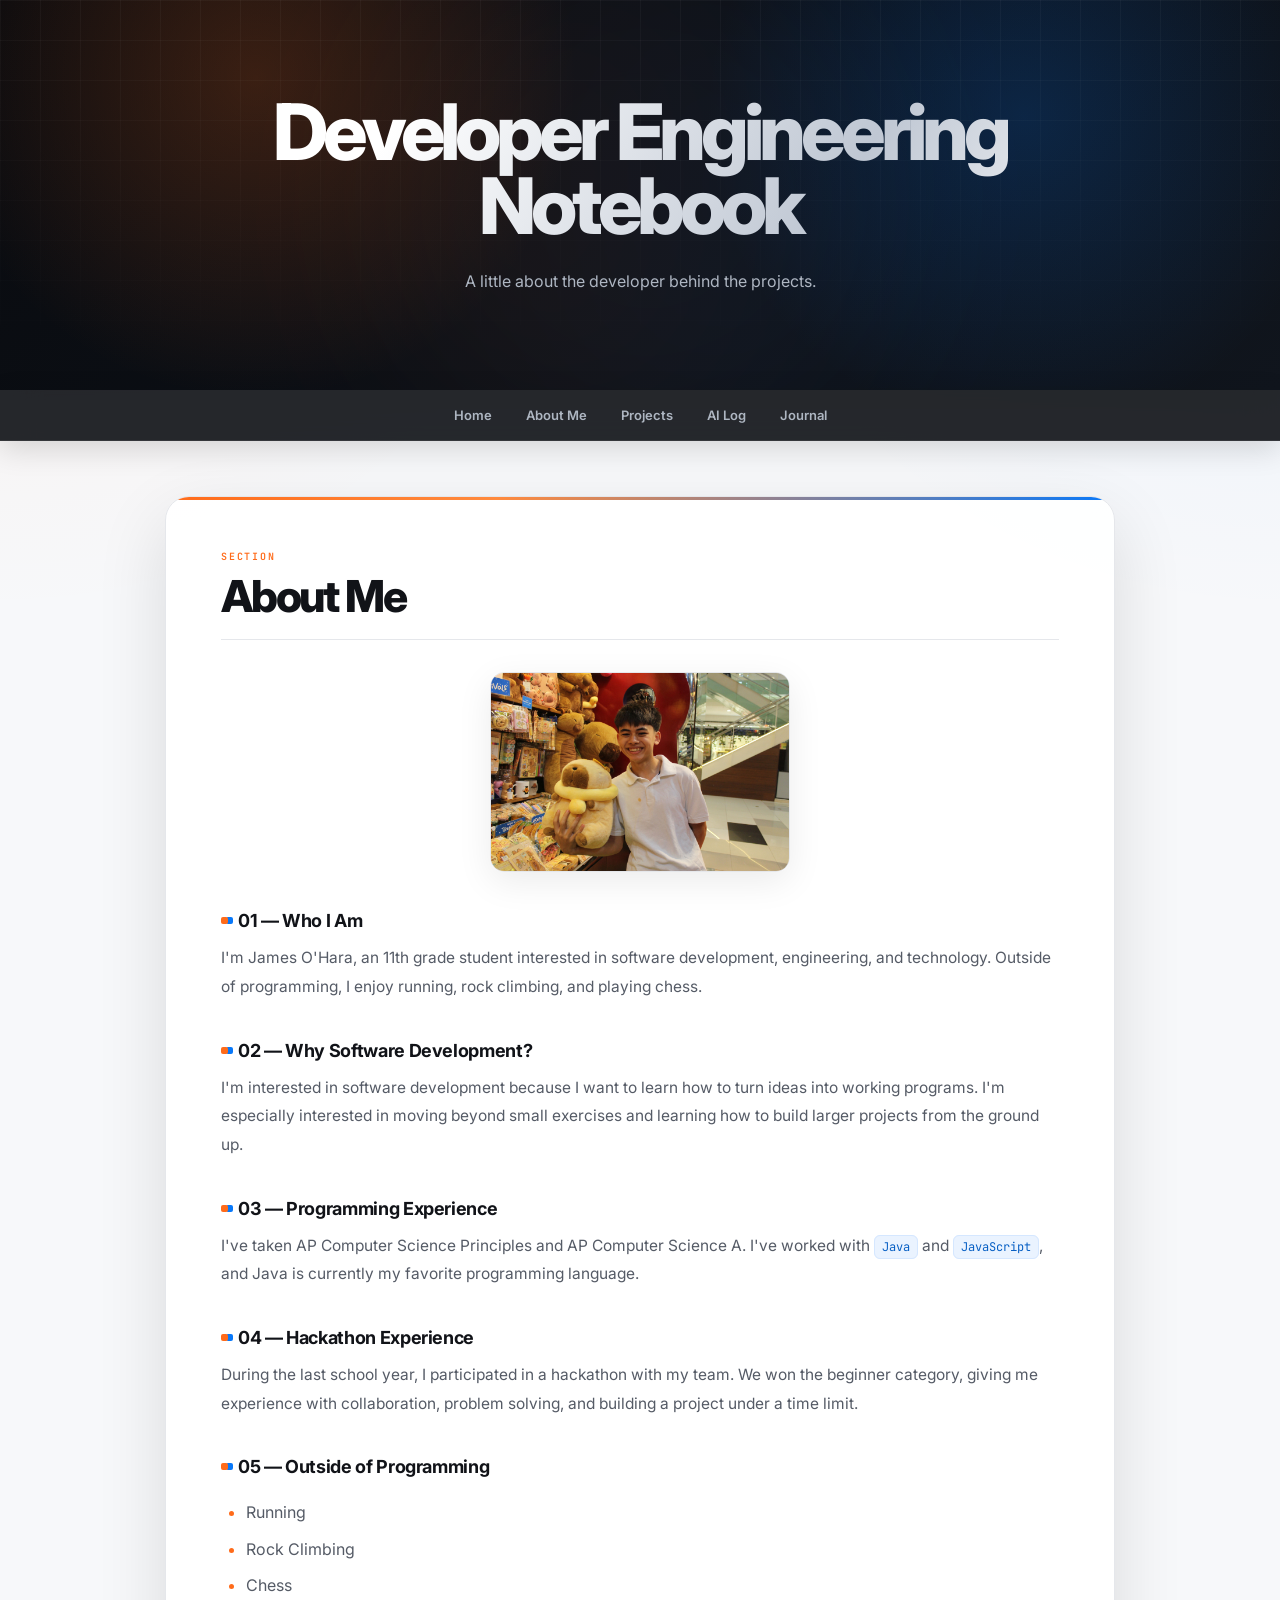
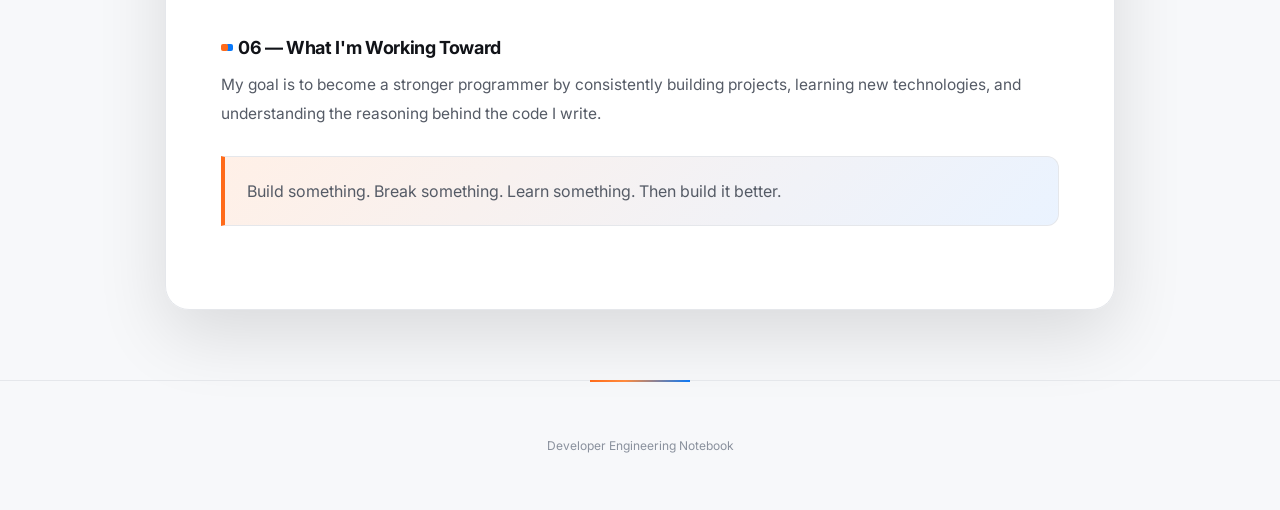
==== about.html @ c2ea2ec4 "Update about.html" ====
<!DOCTYPE html>
<html lang="en">

<head>
    <meta charset="UTF-8">
    <meta name="viewport" content="width=device-width, initial-scale=1.0">

    <title>About Me | Developer Engineering Notebook</title>

    <link rel="stylesheet" href="css/styles.css">
</head>

<body>

<header>

    <h1>Developer Engineering Notebook</h1>

    <p>
        A little about the developer behind the projects.
    </p>

</header>


<nav>

    <ul>
        <li><a href="index.html">Home</a></li>
        <li><a href="about.html">About Me</a></li>
        <li><a href="projects.html">Projects</a></li>
        <li><a href="ai-log.html">AI Log</a></li>
        <li><a href="journal.html">Journal</a></li>
    </ul>

</nav>


<main>

    <section>

        <article>

            <h1>About Me</h1>

            <img
                src="images/IMG_0804.jpeg"
                alt="Picture of James O'Hara"
                width="300"
            >


            <h3>01 — Who I Am</h3>

            <p>
                I'm James O'Hara, an 11th grade student interested
                in software development, engineering, and technology.
                Outside of programming, I enjoy running, rock climbing,
                and playing chess.
            </p>


            <h3>02 — Why Software Development?</h3>

            <p>
                I'm interested in software development because I want
                to learn how to turn ideas into working programs.
                I'm especially interested in moving beyond small
                exercises and learning how to build larger projects
                from the ground up.
            </p>


            <h3>03 — Programming Experience</h3>

            <p>
                I've taken AP Computer Science Principles and
                AP Computer Science A. I've worked with
                <code>Java</code> and <code>JavaScript</code>,
                and Java is currently my favorite programming language.
            </p>


            <h3>04 — Hackathon Experience</h3>

            <p>
                During the last school year, I participated in a
                hackathon with my team. We won the beginner category,
                giving me experience with collaboration, problem
                solving, and building a project under a time limit.
            </p>


            <h3>05 — Outside of Programming</h3>

            <ul>
                <li>Running</li>
                <li>Rock Climbing</li>
                <li>Chess</li>
            </ul>


            <h3>06 — What I'm Working Toward</h3>

            <p>
                My goal is to become a stronger programmer by
                consistently building projects, learning new
                technologies, and understanding the reasoning
                behind the code I write.
            </p>


            <blockquote>
                Build something. Break something. Learn something.
                Then build it better.
            </blockquote>

        </article>

    </section>

</main>


<footer>

    <p>Developer Engineering Notebook</p>

    <p id="date-time"></p>

</footer>


<script src="js/script.js"></script>

</body>

</html>
---- css/styles.css ----
@import url('https://fonts.googleapis.com/css2?family=Inter:wght@400;500;600;700;800&family=JetBrains+Mono:wght@400;500;600&display=swap');

/* =========================================================
   DESIGN TOKENS
========================================================= */

:root {
    --bg: #f7f8fa;
    --surface: #ffffff;
    --surface-2: #f1f3f6;

    --text: #111318;
    --text-soft: #555b66;
    --text-faint: #8a919d;

    --border: #e5e7eb;
    --border-dark: rgba(255,255,255,.12);

    --dark: #090b0f;
    --dark-2: #11151b;

    --orange: #ff6b1a;
    --orange-soft: #fff0e7;

    --blue: #0878f9;
    --blue-soft: #eaf3ff;

    --green: #16a34a;
    --green-soft: #eaf8ef;

    --gradient:
        linear-gradient(
            120deg,
            #ff6b1a,
            #ff8a3d 35%,
            #0878f9
        );

    --shadow-1:
        0 1px 2px rgba(0,0,0,.04),
        0 5px 20px rgba(0,0,0,.04);

    --shadow-2:
        0 10px 35px rgba(0,0,0,.08);

    --shadow-3:
        0 25px 70px rgba(0,0,0,.12);

    --radius: 18px;
    --radius-small: 10px;
}

/* =========================================================
   RESET
========================================================= */

* {
    box-sizing: border-box;
}

html {
    scroll-behavior: smooth;
}

body {
    margin: 0;

    font-family:
        'Inter',
        Arial,
        sans-serif;

    color: var(--text);

    background:
        radial-gradient(
            circle at 0% 0%,
            rgba(255,107,26,.07),
            transparent 25%
        ),
        radial-gradient(
            circle at 100% 0%,
            rgba(8,120,249,.07),
            transparent 25%
        ),
        var(--bg);

    overflow-x: hidden;
}

::selection {
    background: var(--orange);
    color: #fff;
}

/* =========================================================
   SCROLLBAR
========================================================= */

::-webkit-scrollbar {
    width: 9px;
}

::-webkit-scrollbar-track {
    background: #0b0d11;
}

::-webkit-scrollbar-thumb {
    background:
        linear-gradient(
            var(--orange),
            var(--blue)
        );

    border-radius: 999px;
}

/* =========================================================
   HEADER / HERO
========================================================= */

header {
    position: relative;

    min-height: 390px;

    display: flex;
    flex-direction: column;

    justify-content: center;
    align-items: center;

    padding:
        90px 25px;

    text-align: center;

    color: white;

    background:
        radial-gradient(
            circle at 20% 20%,
            rgba(255,107,26,.2),
            transparent 30%
        ),
        radial-gradient(
            circle at 80% 30%,
            rgba(8,120,249,.2),
            transparent 30%
        ),
        linear-gradient(
            145deg,
            #080a0e,
            #10151d
        );

    overflow: hidden;
}

/* engineering grid */

header::before {
    content: "";

    position: absolute;
    inset: 0;

    background-image:
        linear-gradient(
            rgba(255,255,255,.035) 1px,
            transparent 1px
        ),
        linear-gradient(
            90deg,
            rgba(255,255,255,.035) 1px,
            transparent 1px
        );

    background-size:
        40px 40px;

    mask-image:
        linear-gradient(
            to bottom,
            black,
            transparent
        );

    pointer-events: none;
}

/* glowing center */

header::after {
    content: "";

    position: absolute;

    width: 500px;
    height: 500px;

    border-radius: 50%;

    background:
        linear-gradient(
            90deg,
            var(--orange),
            var(--blue)
        );

    opacity: .08;

    filter: blur(100px);

    pointer-events: none;
}

header h1 {
    position: relative;
    z-index: 2;

    margin: 0;

    max-width: 1000px;

    font-size:
        clamp(44px, 8vw, 78px);

    font-weight: 800;

    line-height: .95;

    letter-spacing: -.065em;

    background:
        linear-gradient(
            120deg,
            #ffffff 25%,
            #bfc7d3 70%,
            #ffffff
        );

    -webkit-background-clip: text;
    background-clip: text;

    color: transparent;

    animation:
        heroIn .7s ease both;
}

header p {
    position: relative;
    z-index: 2;

    max-width: 650px;

    margin:
        24px auto 0;

    color:
        #aeb6c2;

    font-size:
        16px;

    line-height:
        1.7;

    animation:
        heroIn .7s .1s ease both;
}

/* =========================================================
   NAVIGATION
========================================================= */

nav {
    position: sticky;
    top: 0;

    z-index: 1000;
}

nav ul {
    display: flex;

    justify-content: center;
    align-items: center;

    flex-wrap: wrap;

    gap: 4px;

    margin: 0;
    padding: 8px 16px;

    list-style: none;

    background:
        rgba(9,11,15,.88);

    border-bottom:
        1px solid
        rgba(255,255,255,.08);

    box-shadow:
        0 8px 30px
        rgba(0,0,0,.14);

    backdrop-filter:
        blur(18px);

    -webkit-backdrop-filter:
        blur(18px);
}

nav li a {
    position: relative;

    display: inline-flex;

    padding:
        9px 15px;

    color:
        #aeb6c2;

    text-decoration: none;

    font-size:
        13px;

    font-weight:
        600;

    border-radius:
        9px;

    transition:
        .2s ease;
}

nav li a:hover {
    color: white;

    background:
        rgba(255,255,255,.08);

    transform:
        translateY(-1px);
}

nav li a::after {
    content: "";

    position: absolute;

    left: 50%;
    bottom: 3px;

    width: 0;
    height: 2px;

    transform:
        translateX(-50%);

    background:
        var(--gradient);

    border-radius:
        999px;

    transition:
        width .2s ease;
}

nav li a:hover::after {
    width: 22px;
}

/* =========================================================
   MAIN
========================================================= */

main {
    width:
        min(
            calc(100% - 32px),
            1050px
        );

    margin:
        0 auto;
}

/* =========================================================
   SECTION
========================================================= */

section {
    position: relative;

    max-width: 950px;

    margin:
        55px auto;

    padding:
        55px;

    background:
        rgba(255,255,255,.95);

    border:
        1px solid
        var(--border);

    border-radius:
        24px;

    box-shadow:
        var(--shadow-3);

    overflow: hidden;
}

/* top gradient line */

section::before {
    content: "";

    position: absolute;

    top: 0;
    left: 0;

    width: 100%;
    height: 3px;

    background:
        var(--gradient);
}

/* =========================================================
   ARTICLES
========================================================= */

article {
    margin-top: 50px;
}

article:first-child {
    margin-top: 0;
}

/* =========================================================
   TITLES
========================================================= */

article h1 {
    position: relative;

    margin:
        0 0 30px;

    padding:
        0 0 20px;

    font-size:
        clamp(30px, 5vw, 44px);

    font-weight:
        800;

    line-height:
        1.05;

    letter-spacing:
        -.05em;

    border-bottom:
        1px solid
        var(--border);
}

/* little section label */

article h1::before {
    content: "SECTION";

    display: block;

    margin-bottom: 10px;

    color:
        var(--orange);

    font-family:
        'JetBrains Mono',
        monospace;

    font-size:
        10px;

    font-weight:
        600;

    letter-spacing:
        .18em;
}

/* =========================================================
   SUBHEADINGS
========================================================= */

article h3 {
    display: flex;

    align-items: center;

    gap: 10px;

    margin:
        38px 0 13px;

    color:
        var(--text);

    font-size:
        18px;

    font-weight:
        700;

    letter-spacing:
        -.02em;
}

article h3::before {
    content: "";

    width:
        7px;

    height:
        7px;

    border-radius:
        2px;

    background:
        var(--orange);

    box-shadow:
        5px 0 0 var(--blue);
}

/* =========================================================
   TEXT
========================================================= */

article p {
    margin:
        0 0 20px;

    color:
        var(--text-soft);

    font-size:
        15.5px;

    line-height:
        1.85;
}

/* =========================================================
   LINKS
========================================================= */

article a {
    color:
        var(--blue);

    font-weight:
        600;

    text-decoration:
        none;

    border-bottom:
        1px solid
        rgba(8,120,249,.3);

    transition:
        .2s ease;
}

article a:hover {
    color:
        var(--orange);

    border-color:
        var(--orange);
}

/* =========================================================
   CODE
========================================================= */

article code {
    font-family:
        'JetBrains Mono',
        monospace;

    padding:
        3px 7px;

    color:
        #075fc4;

    background:
        var(--blue-soft);

    border:
        1px solid
        #d5e7ff;

    border-radius:
        6px;

    font-size:
        12px;
}

/* =========================================================
   CODE BLOCKS
========================================================= */

pre {
    position: relative;

    margin:
        28px 0;

    padding:
        25px;

    overflow-x:
        auto;

    color:
        #dce2ea;

    background:
        #0b0e13;

    border:
        1px solid
        rgba(255,255,255,.08);

    border-radius:
        14px;

    box-shadow:
        0 18px 45px
        rgba(0,0,0,.15);
}

pre::before {
    content:
        "●  ●  ●";

    display:
        block;

    margin-bottom:
        20px;

    color:
        #59616d;

    font-size:
        11px;

    letter-spacing:
        3px;
}

pre code {
    padding: 0;

    color:
        inherit;

    background:
        transparent;

    border: none;

    font-size:
        13px;

    line-height:
        1.75;
}

/* =========================================================
   LISTS
========================================================= */

article ul,
article ol {
    margin:
        22px 0;

    padding-left:
        25px;
}

article li {
    margin-bottom:
        9px;

    color:
        var(--text-soft);

    line-height:
        1.7;
}

article li::marker {
    color:
        var(--orange);

    font-weight:
        700;
}

/* =========================================================
   IMAGES
========================================================= */

article img {
    display:
        block;

    max-width:
        100%;

    height:
        auto;

    margin:
        32px auto;

    border:
        1px solid
        var(--border);

    border-radius:
        14px;

    box-shadow:
        var(--shadow-2);

    transition:
        .3s ease;
}

article img:hover {
    transform:
        translateY(-4px);

    box-shadow:
        0 25px 60px
        rgba(0,0,0,.13);
}

/* =========================================================
   BLOCKQUOTE
========================================================= */

blockquote {
    margin:
        28px 0;

    padding:
        20px 22px;

    color:
        var(--text-soft);

    background:
        linear-gradient(
            135deg,
            var(--orange-soft),
            var(--blue-soft)
        );

    border:
        1px solid
        var(--border);

    border-left:
        4px solid
        var(--orange);

    border-radius:
        0 12px 12px 0;

    line-height:
        1.75;
}

/* =========================================================
   BUTTONS
========================================================= */

button,
.button {
    display:
        inline-flex;

    align-items:
        center;

    justify-content:
        center;

    padding:
        11px 18px;

    color:
        white;

    background:
        var(--gradient);

    border:
        none;

    border-radius:
        9px;

    font-family:
        inherit;

    font-size:
        13px;

    font-weight:
        700;

    cursor:
        pointer;

    box-shadow:
        0 8px 22px
        rgba(8,120,249,.2);

    transition:
        .2s ease;
}

button:hover,
.button:hover {
    transform:
        translateY(-2px);

    box-shadow:
        0 13px 30px
        rgba(8,120,249,.28);

    filter:
        brightness(1.06);
}

button:active,
.button:active {
    transform:
        translateY(0);
}

/* =========================================================
   FOOTER
========================================================= */

footer {
    position: relative;

    margin-top:
        70px;

    padding:
        45px 20px;

    text-align:
        center;

    color:
        var(--text-faint);

    font-size:
        12px;

    border-top:
        1px solid
        var(--border);
}

footer::before {
    content: "";

    position: absolute;

    top: -1px;
    left: 50%;

    width: 100px;
    height: 2px;

    transform:
        translateX(-50%);

    background:
        var(--gradient);
}

footer a {
    color:
        var(--blue);

    text-decoration:
        none;

    font-weight:
        600;

    transition:
        .2s ease;
}

footer a:hover {
    color:
        var(--orange);
}

/* =========================================================
   ACCESSIBILITY
========================================================= */

a:focus-visible,
button:focus-visible,
input:focus-visible,
textarea:focus-visible,
select:focus-visible {
    outline:
        3px solid
        rgba(8,120,249,.35);

    outline-offset:
        4px;
}

/* =========================================================
   ANIMATION
========================================================= */

@keyframes heroIn {

    from {
        opacity: 0;
        transform:
            translateY(18px);
    }

    to {
        opacity: 1;
        transform:
            translateY(0);
    }
}

/* =========================================================
   MOBILE
========================================================= */

@media (max-width: 700px) {

    header {
        min-height:
            330px;

        padding:
            70px 20px;
    }

    header h1 {
        font-size:
            43px;
    }

    header p {
        font-size:
            14px;
    }

    nav ul {
        gap:
            2px;

        padding:
            7px;
    }

    nav li a {
        padding:
            8px 10px;

        font-size:
            11px;
    }

    main {
        width:
            calc(100% - 18px);
    }

    section {
        margin:
            25px auto;

        padding:
            30px 21px;

        border-radius:
            18px;
    }

    article h1 {
        font-size:
            31px;
    }

    article p {
        font-size:
            15px;

        line-height:
            1.75;
    }

    pre {
        padding:
            18px;
    }
}

/* =========================================================
   VERY SMALL SCREENS
========================================================= */

@media (max-width: 420px) {

    header h1 {
        font-size:
            37px;
    }

    nav li a {
        padding:
            7px 8px;

        font-size:
            10px;
    }

    section {
        padding:
            25px 17px;
    }
}

/* =========================================================
   REDUCED MOTION
========================================================= */

@media (prefers-reduced-motion: reduce) {

    html {
        scroll-behavior:
            auto;
    }

    *,
    *::before,
    *::after {
        animation:
            none !important;

        transition:
            none !important;
    }
}
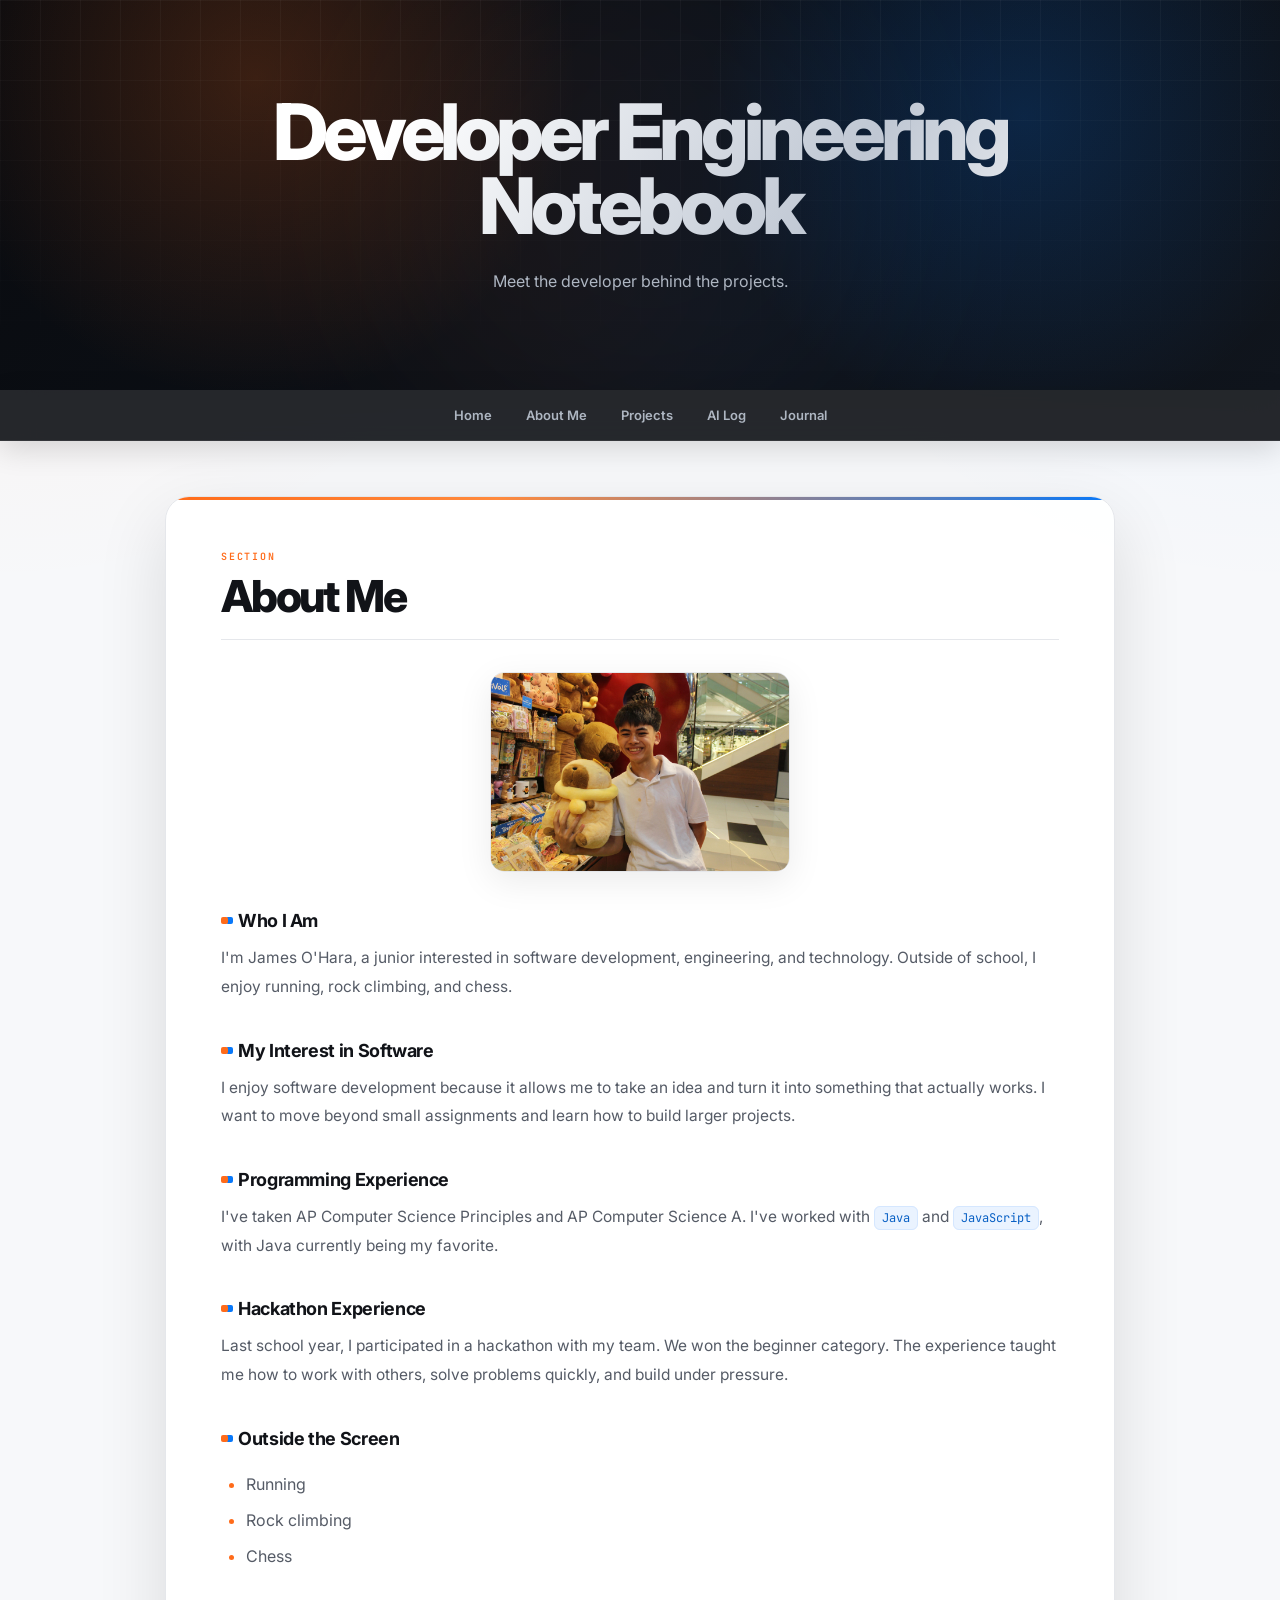
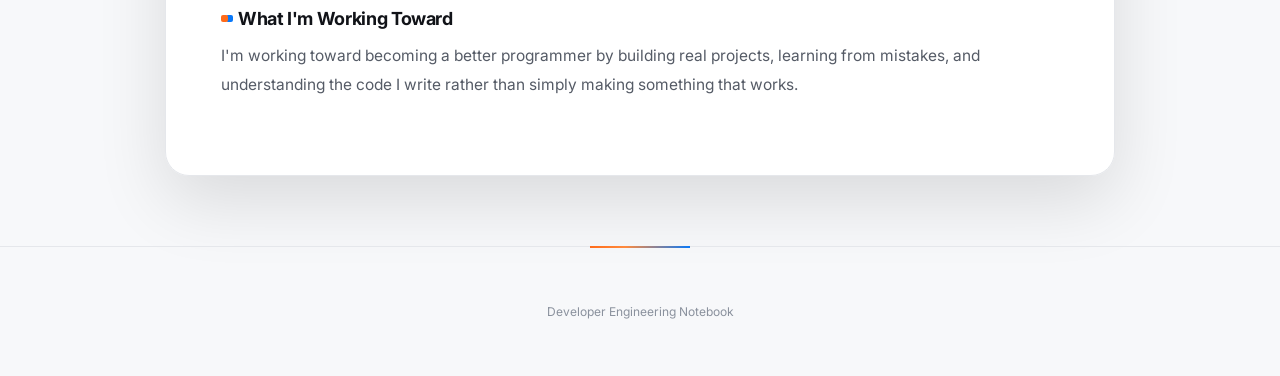
==== commit 052bef11: "Refactor about.html for better presentation Updated content and structure in about.html to improve c" ====
--- a/about.html
+++ b/about.html
@@ -13,18 +13,12 @@
 <body>
 
 <header>
-
     <h1>Developer Engineering Notebook</h1>
-
-    <p>
-        A little about the developer behind the projects.
-    </p>
-
+    <p>Meet the developer behind the projects.</p>
 </header>
 
 
 <nav>
-
     <ul>
         <li><a href="index.html">Home</a></li>
         <li><a href="about.html">About Me</a></li>
@@ -32,7 +26,6 @@
         <li><a href="ai-log.html">AI Log</a></li>
         <li><a href="journal.html">Journal</a></li>
     </ul>
-
 </nav>
 
 
@@ -44,77 +37,67 @@
 
             <h1>About Me</h1>
 
-            <img
-                src="images/IMG_0804.jpeg"
-                alt="Picture of James O'Hara"
-                width="300"
-            >
+            <img src="images/IMG_0804.jpeg"
+                 alt="Picture of James O'Hara"
+                 width="300">
 
 
-            <h3>01 — Who I Am</h3>
+            <h3>Who I Am</h3>
 
             <p>
-                I'm James O'Hara, an 11th grade student interested
-                in software development, engineering, and technology.
-                Outside of programming, I enjoy running, rock climbing,
-                and playing chess.
+                I'm James O'Hara, a junior interested in software
+                development, engineering, and technology. Outside
+                of school, I enjoy running, rock climbing, and chess.
             </p>
 
 
-            <h3>02 — Why Software Development?</h3>
+            <h3>My Interest in Software</h3>
 
             <p>
-                I'm interested in software development because I want
-                to learn how to turn ideas into working programs.
-                I'm especially interested in moving beyond small
-                exercises and learning how to build larger projects
-                from the ground up.
+                I enjoy software development because it allows me
+                to take an idea and turn it into something that
+                actually works. I want to move beyond small
+                assignments and learn how to build larger projects.
             </p>
 
 
-            <h3>03 — Programming Experience</h3>
+            <h3>Programming Experience</h3>
 
             <p>
                 I've taken AP Computer Science Principles and
                 AP Computer Science A. I've worked with
                 <code>Java</code> and <code>JavaScript</code>,
-                and Java is currently my favorite programming language.
+                with Java currently being my favorite.
             </p>
 
 
-            <h3>04 — Hackathon Experience</h3>
+            <h3>Hackathon Experience</h3>
 
             <p>
-                During the last school year, I participated in a
-                hackathon with my team. We won the beginner category,
-                giving me experience with collaboration, problem
-                solving, and building a project under a time limit.
+                Last school year, I participated in a hackathon
+                with my team. We won the beginner category.
+                The experience taught me how to work with others,
+                solve problems quickly, and build under pressure.
             </p>
 
 
-            <h3>05 — Outside of Programming</h3>
+            <h3>Outside the Screen</h3>
 
             <ul>
                 <li>Running</li>
-                <li>Rock Climbing</li>
+                <li>Rock climbing</li>
                 <li>Chess</li>
             </ul>
 
 
-            <h3>06 — What I'm Working Toward</h3>
+            <h3>What I'm Working Toward</h3>
 
             <p>
-                My goal is to become a stronger programmer by
-                consistently building projects, learning new
-                technologies, and understanding the reasoning
-                behind the code I write.
+                I'm working toward becoming a better programmer
+                by building real projects, learning from mistakes,
+                and understanding the code I write rather than
+                simply making something that works.
             </p>
-
-
-            <blockquote>
-                Build something. Break something. Learn something.
-                Then build it better.
-            </blockquote>
 
         </article>
 
@@ -124,11 +107,8 @@
 
 
 <footer>
-
     <p>Developer Engineering Notebook</p>
-
     <p id="date-time"></p>
-
 </footer>
 
 
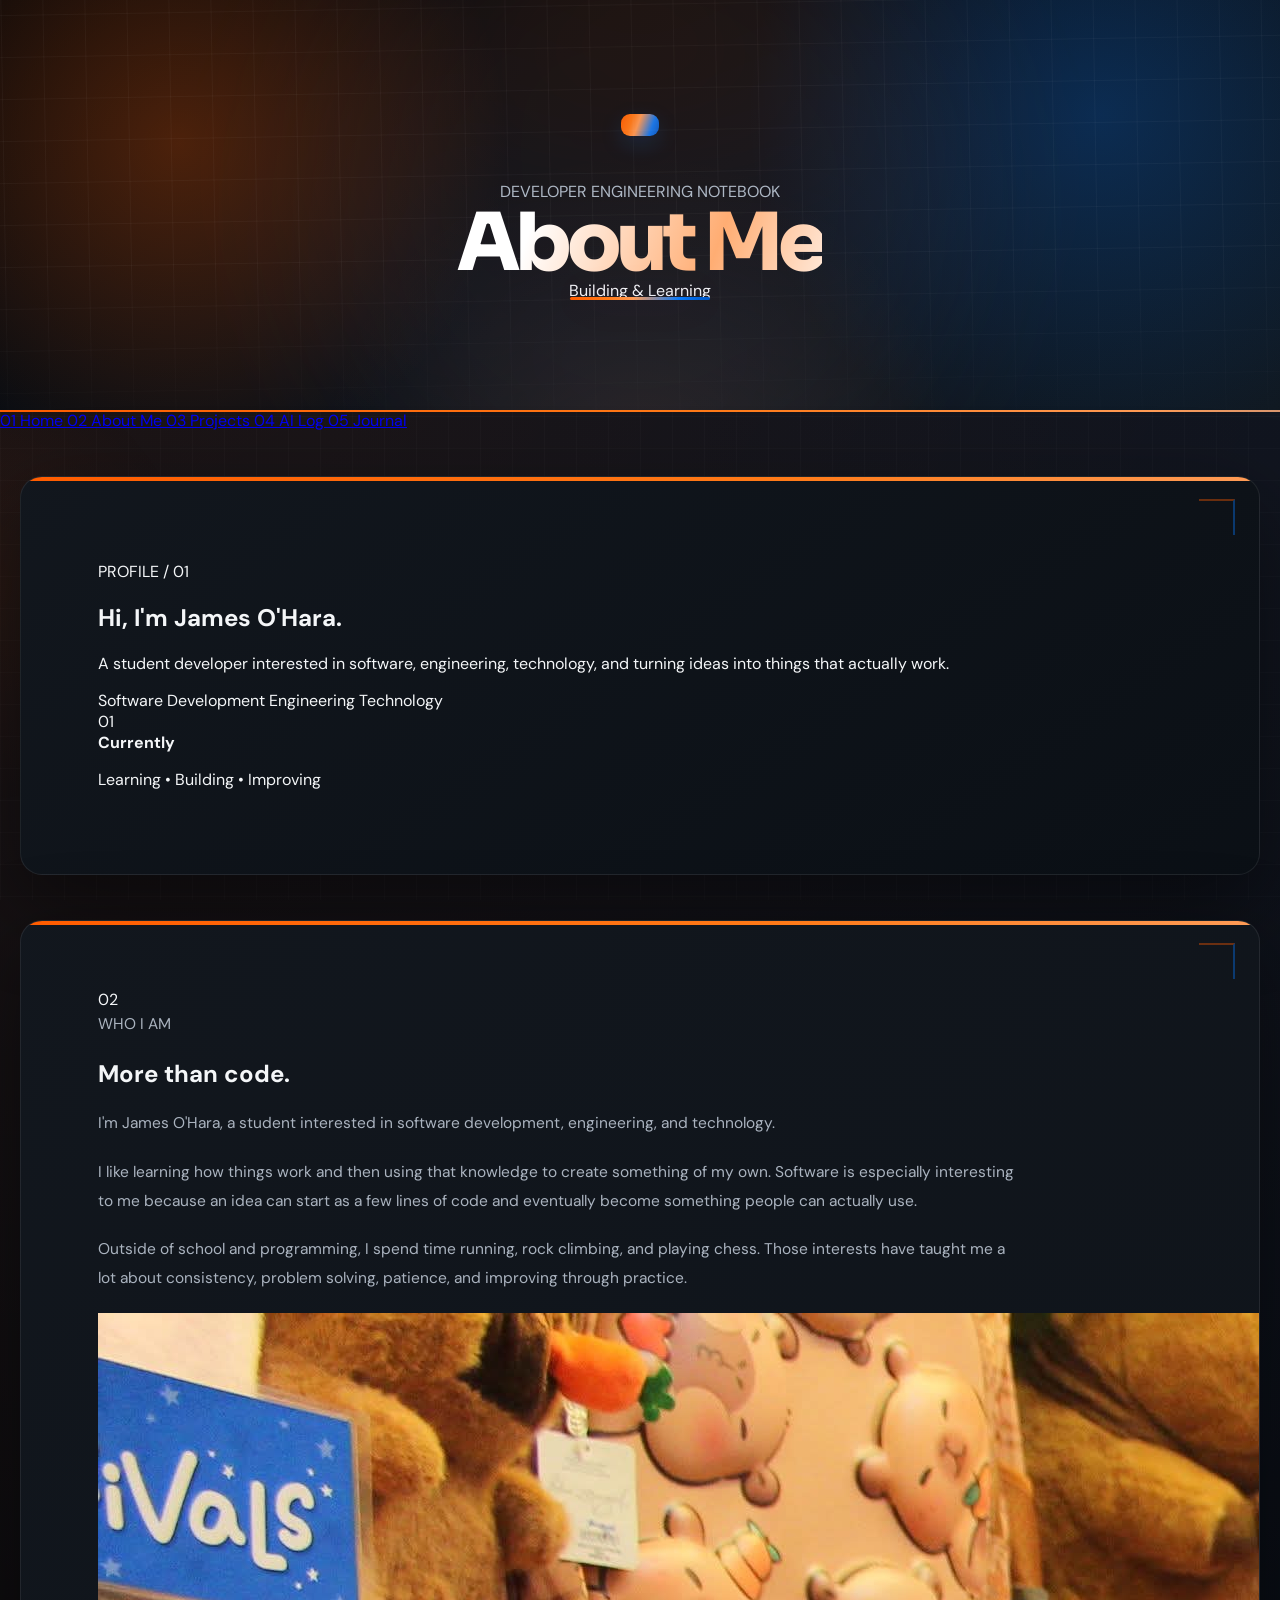
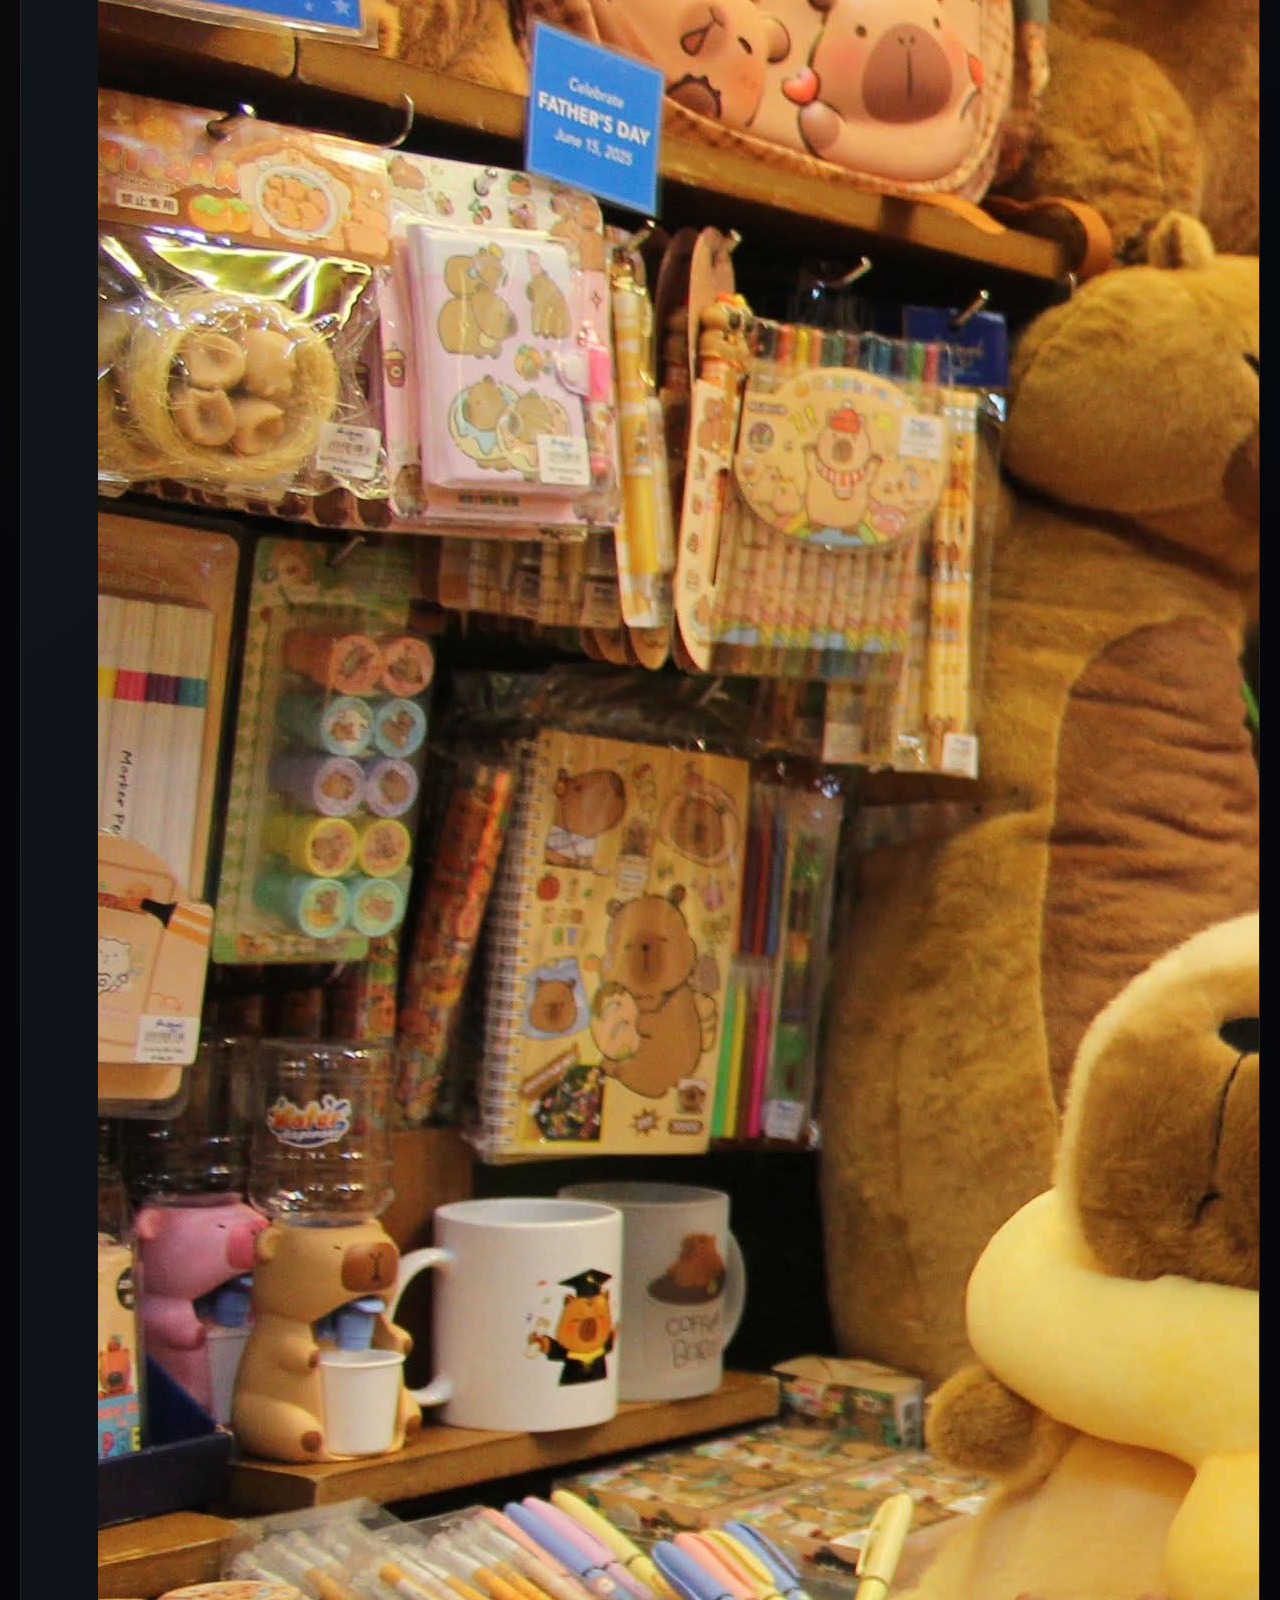
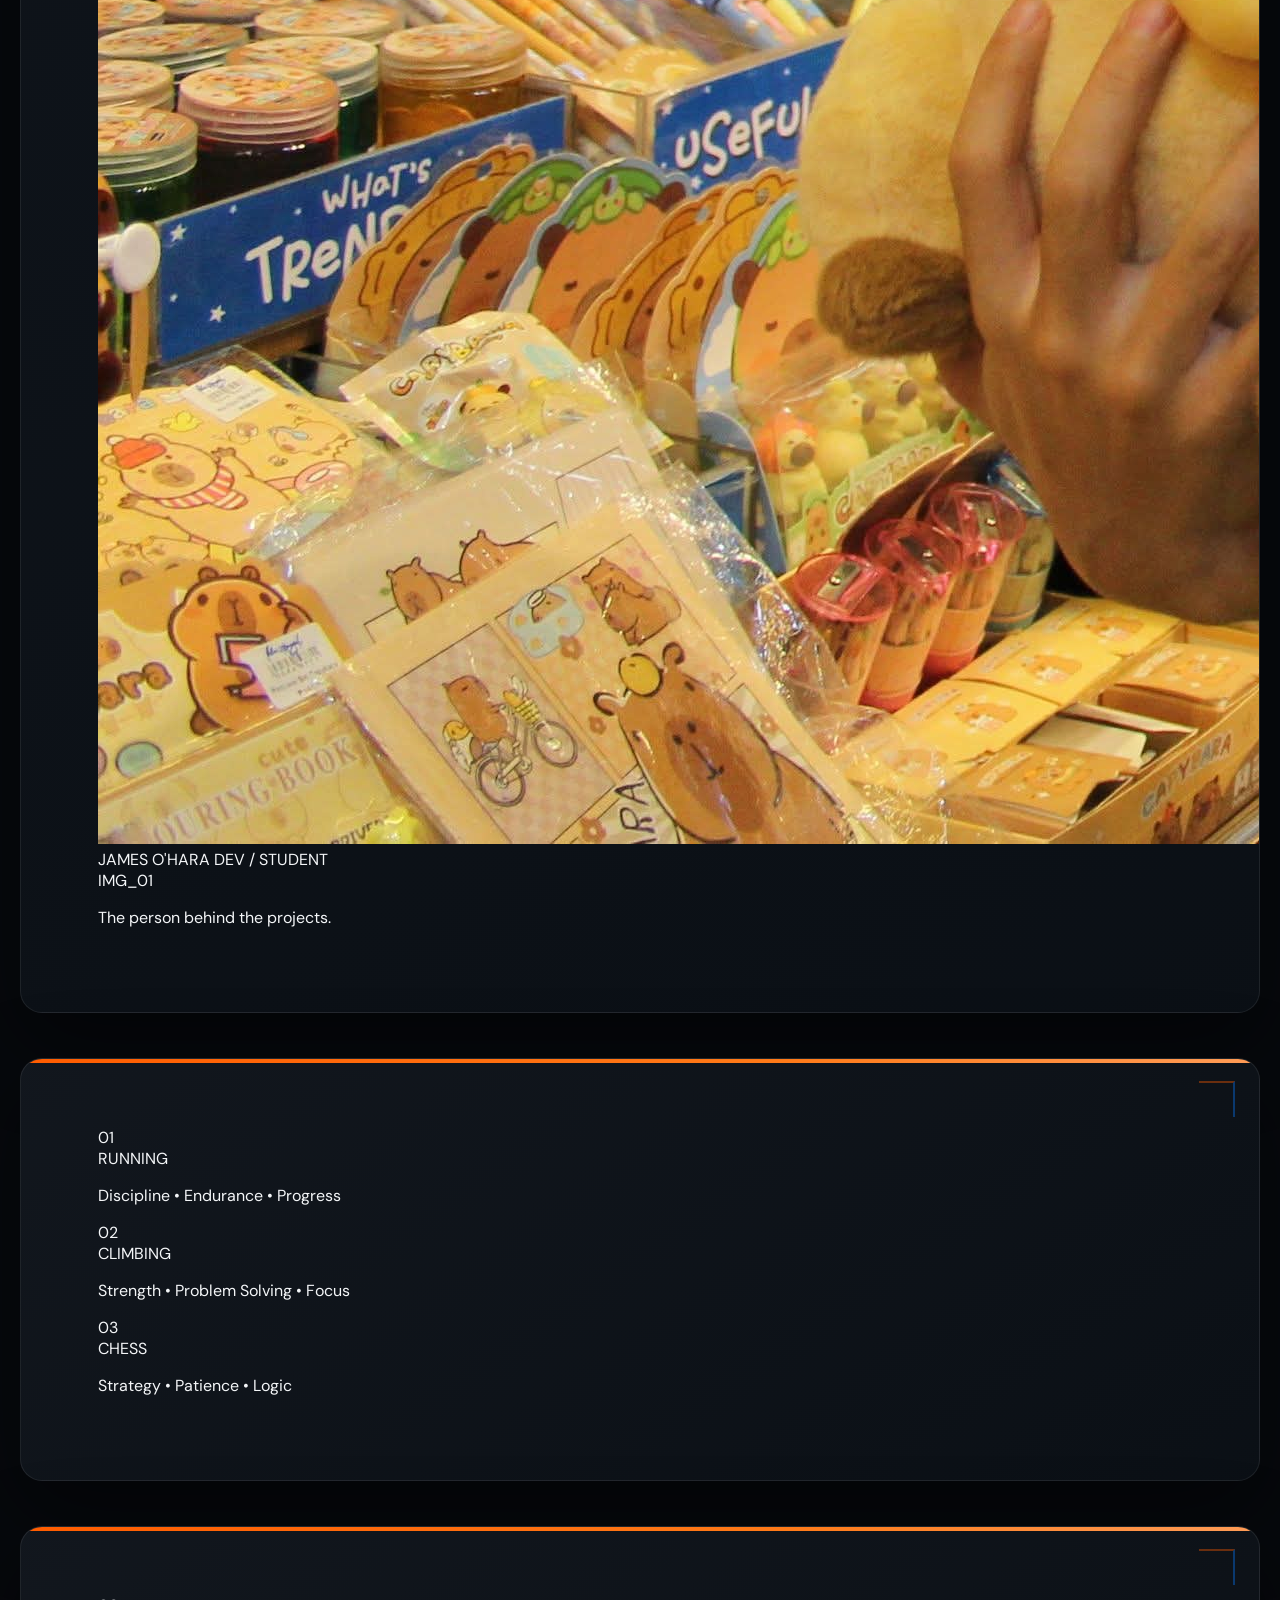
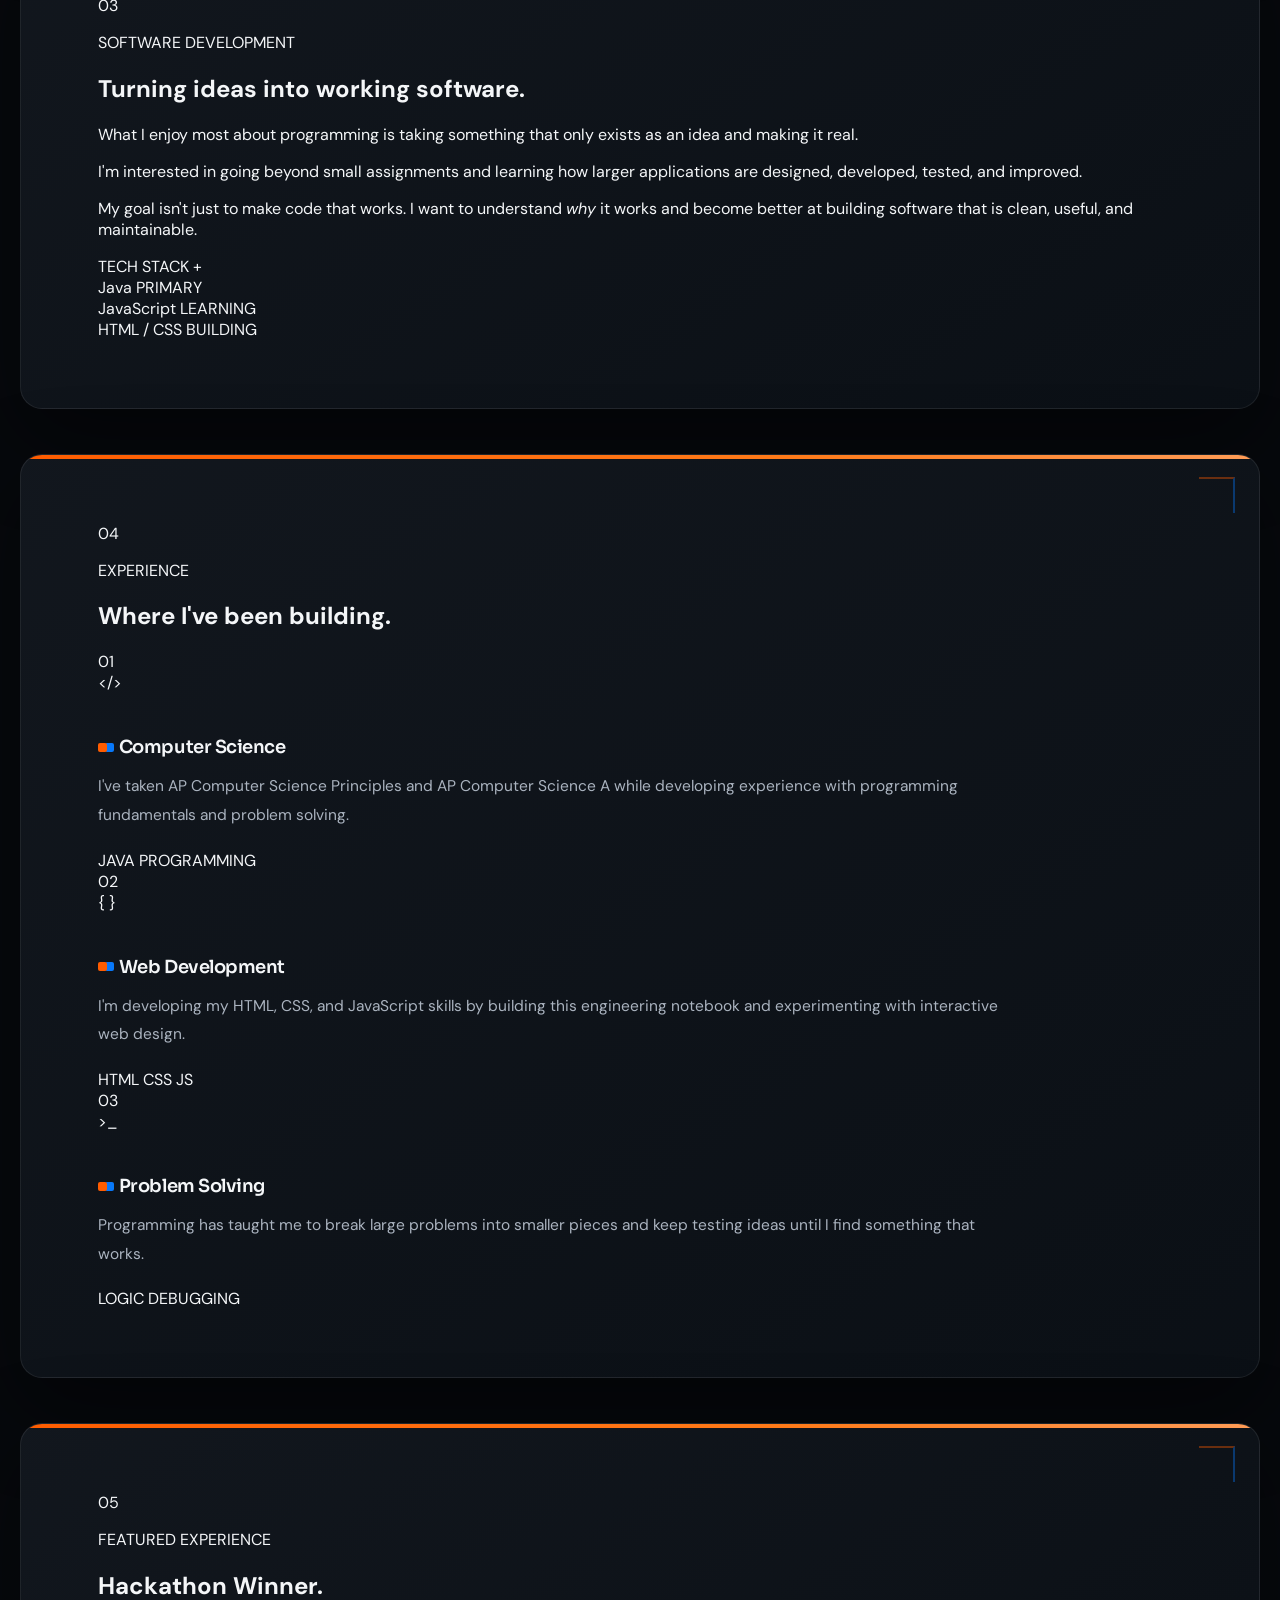
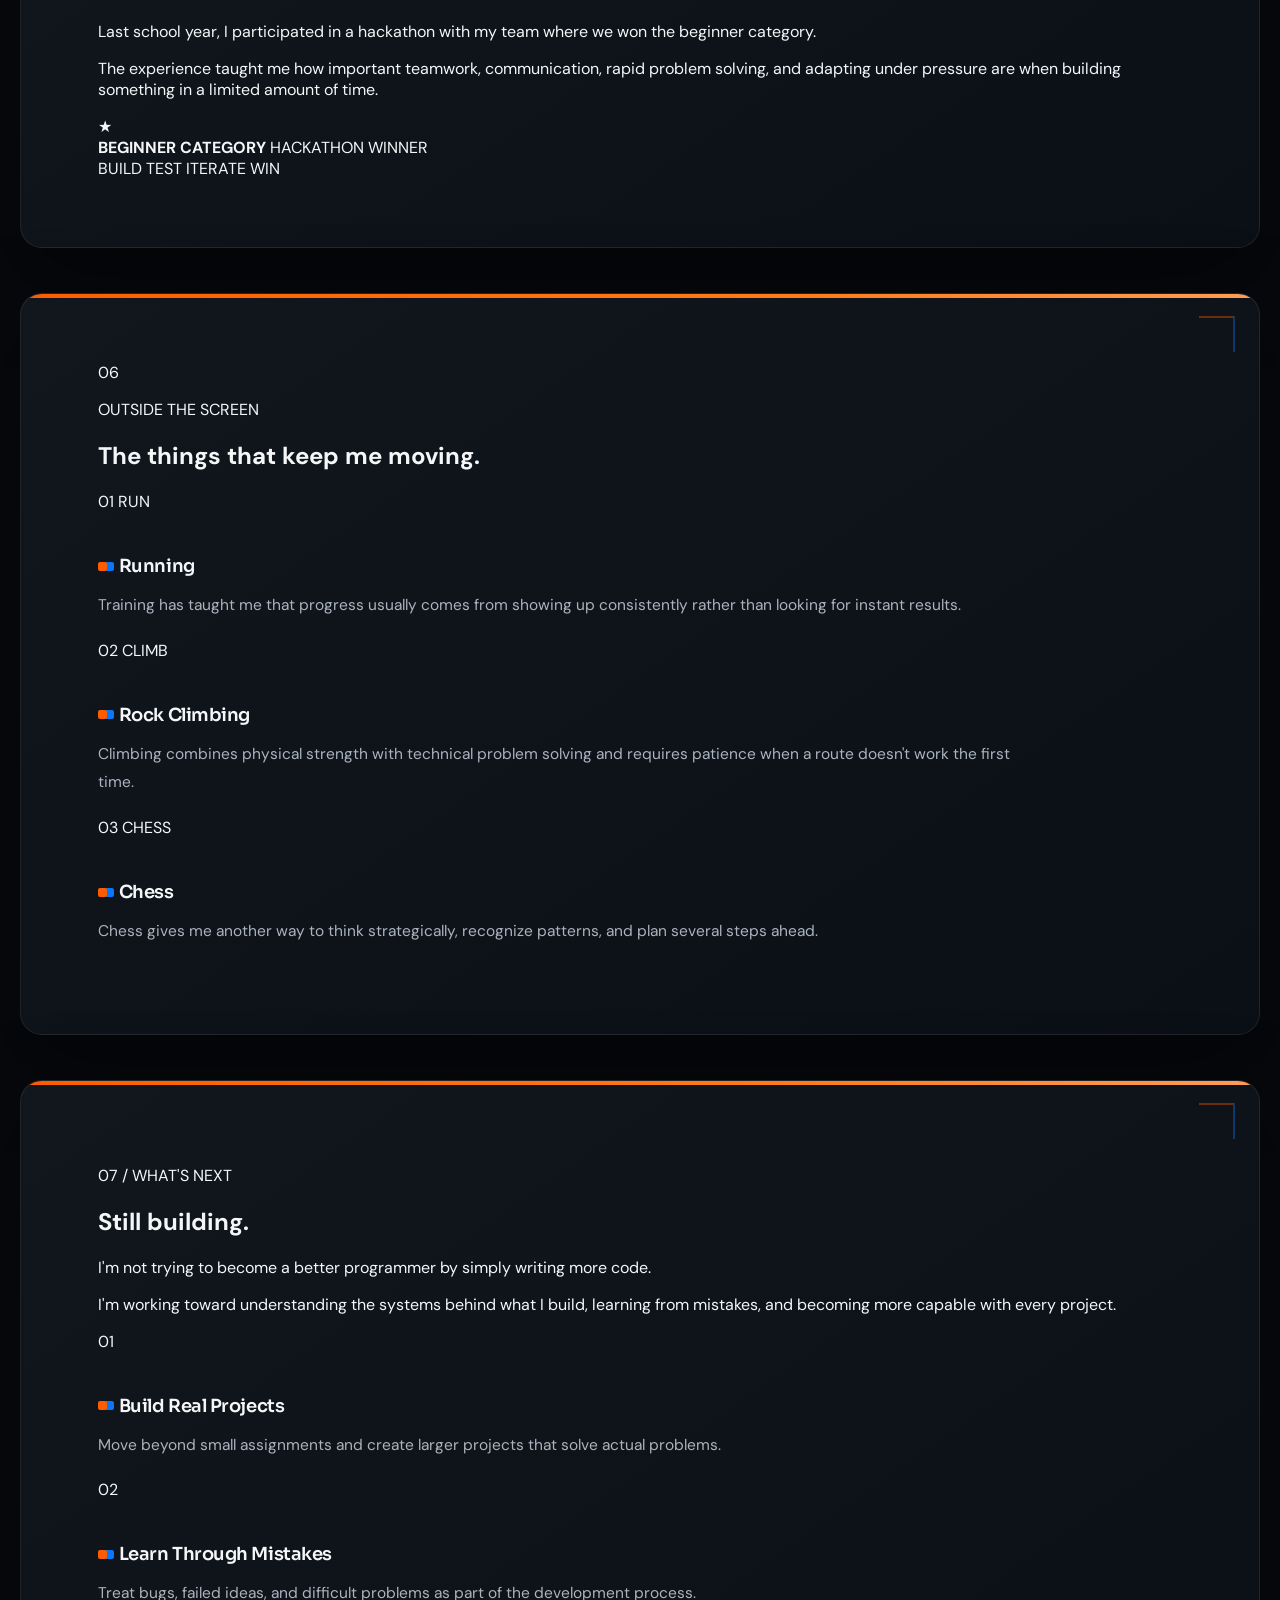
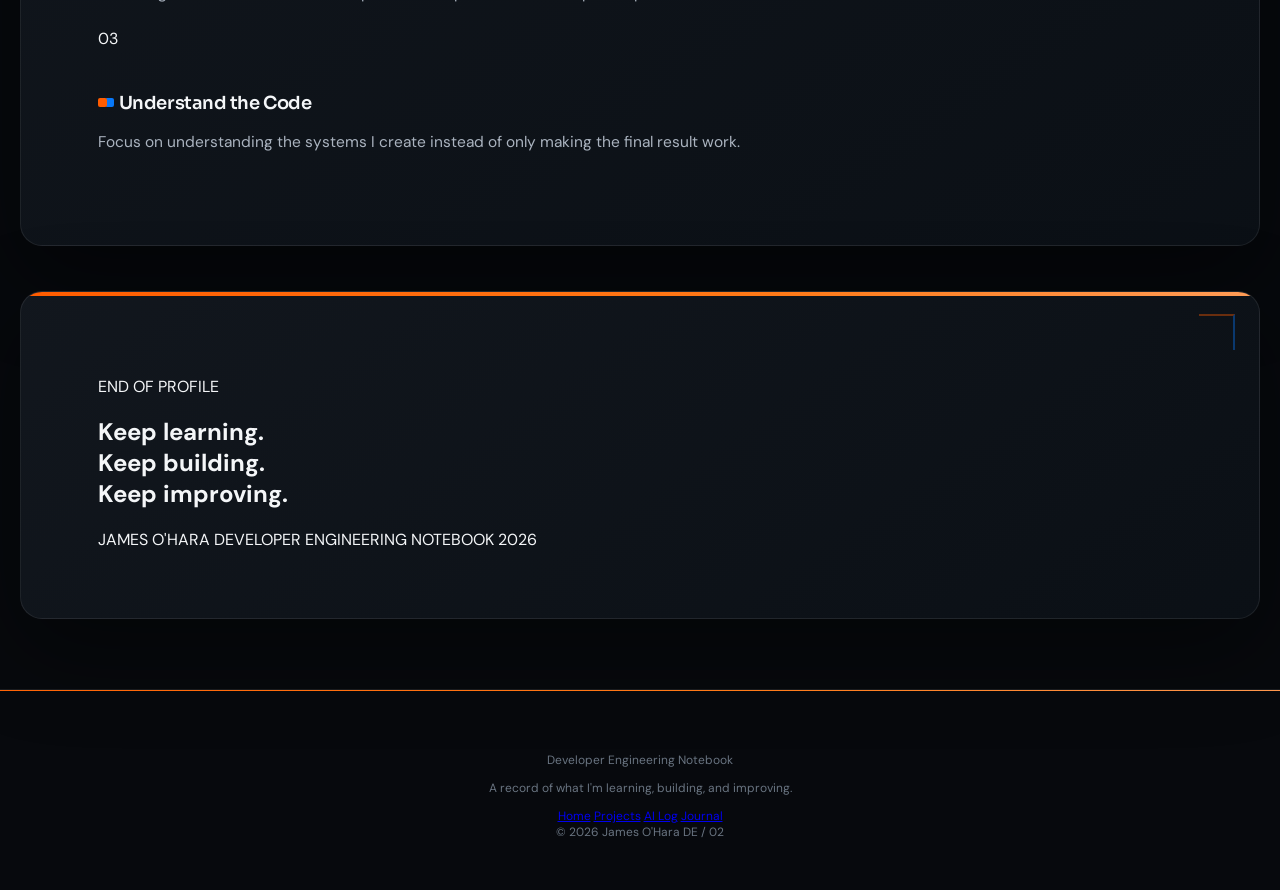
==== commit 4e234cfd: "Revise header and navigation sections in about.html Refactor about.html to improve structure and sem" ====
--- a/about.html
+++ b/about.html
@@ -12,107 +12,830 @@
 
 <body>
 
-<header>
-    <h1>Developer Engineering Notebook</h1>
-    <p>Meet the developer behind the projects.</p>
-</header>
-
-
-<nav>
-    <ul>
-        <li><a href="index.html">Home</a></li>
-        <li><a href="about.html">About Me</a></li>
-        <li><a href="projects.html">Projects</a></li>
-        <li><a href="ai-log.html">AI Log</a></li>
-        <li><a href="journal.html">Journal</a></li>
-    </ul>
-</nav>
-
-
-<main>
-
-    <section>
-
-        <article>
-
-            <h1>About Me</h1>
-
-            <img src="images/IMG_0804.jpeg"
-                 alt="Picture of James O'Hara"
-                 width="300">
-
-
-            <h3>Who I Am</h3>
-
-            <p>
-                I'm James O'Hara, a junior interested in software
-                development, engineering, and technology. Outside
-                of school, I enjoy running, rock climbing, and chess.
+    <!-- =========================
+         HEADER
+    ========================== -->
+
+    <header class="site-header">
+
+        <div class="header-inner">
+
+            <!-- Mobile / menu icon -->
+            <button class="menu-toggle"
+                    type="button"
+                    aria-label="Open navigation menu">
+                <span></span>
+                <span></span>
+                <span></span>
+            </button>
+
+            <div class="header-title">
+                <p class="eyebrow">DEVELOPER ENGINEERING NOTEBOOK</p>
+                <h1>About Me</h1>
+            </div>
+
+            <div class="header-status">
+                <span class="status-dot"></span>
+                <span>Building & Learning</span>
+            </div>
+
+        </div>
+
+    </header>
+
+
+    <!-- =========================
+         NAVIGATION
+    ========================== -->
+
+    <nav class="main-nav" aria-label="Main navigation">
+
+        <div class="nav-inner">
+
+            <a href="index.html">
+                <span class="nav-number">01</span>
+                Home
+            </a>
+
+            <a href="about.html" class="active">
+                <span class="nav-number">02</span>
+                About Me
+            </a>
+
+            <a href="projects.html">
+                <span class="nav-number">03</span>
+                Projects
+            </a>
+
+            <a href="ai-log.html">
+                <span class="nav-number">04</span>
+                AI Log
+            </a>
+
+            <a href="journal.html">
+                <span class="nav-number">05</span>
+                Journal
+            </a>
+
+        </div>
+
+    </nav>
+
+
+    <!-- =========================
+         MAIN CONTENT
+    ========================== -->
+
+    <main class="about-page">
+
+        <!-- =========================
+             HERO / INTRO
+        ========================== -->
+
+        <section class="about-hero">
+
+            <div class="hero-content">
+
+                <p class="section-label">
+                    <span class="label-line"></span>
+                    PROFILE / 01
+                </p>
+
+                <h2>
+                    Hi, I'm
+                    <span class="accent-text">James O'Hara.</span>
+                </h2>
+
+                <p class="hero-description">
+                    A student developer interested in software,
+                    engineering, technology, and turning ideas into
+                    things that actually work.
+                </p>
+
+                <div class="hero-tags">
+
+                    <span class="tag">Software Development</span>
+                    <span class="tag">Engineering</span>
+                    <span class="tag">Technology</span>
+
+                </div>
+
+            </div>
+
+
+            <div class="hero-stat">
+
+                <span class="stat-number">01</span>
+
+                <div>
+                    <strong>Currently</strong>
+                    <p>Learning • Building • Improving</p>
+                </div>
+
+            </div>
+
+        </section>
+
+
+        <!-- =========================
+             ABOUT / IMAGE
+        ========================== -->
+
+        <section class="about-grid">
+
+            <!-- Text column -->
+
+            <article class="about-intro">
+
+                <div class="section-heading">
+
+                    <span class="section-index">02</span>
+
+                    <div>
+                        <p class="section-label">
+                            WHO I AM
+                        </p>
+
+                        <h2>
+                            More than
+                            <span class="accent-text">code.</span>
+                        </h2>
+                    </div>
+
+                </div>
+
+
+                <p class="large-text">
+                    I'm James O'Hara, a student interested in software
+                    development, engineering, and technology.
+                </p>
+
+                <p>
+                    I like learning how things work and then using that
+                    knowledge to create something of my own. Software is
+                    especially interesting to me because an idea can start
+                    as a few lines of code and eventually become something
+                    people can actually use.
+                </p>
+
+                <p>
+                    Outside of school and programming, I spend time running,
+                    rock climbing, and playing chess. Those interests have
+                    taught me a lot about consistency, problem solving,
+                    patience, and improving through practice.
+                </p>
+
+            </article>
+
+
+            <!-- Image column -->
+
+            <aside class="about-image">
+
+                <div class="image-frame">
+
+                    <div class="image-corner corner-top-left"></div>
+                    <div class="image-corner corner-top-right"></div>
+                    <div class="image-corner corner-bottom-left"></div>
+                    <div class="image-corner corner-bottom-right"></div>
+
+                    <img
+                        src="images/IMG_0804.jpeg"
+                        alt="Picture of James O'Hara"
+                    >
+
+                    <div class="image-overlay">
+
+                        <span>JAMES O'HARA</span>
+
+                        <span>DEV / STUDENT</span>
+
+                    </div>
+
+                </div>
+
+
+                <div class="image-caption">
+
+                    <span class="caption-number">IMG_01</span>
+
+                    <p>
+                        The person behind the projects.
+                    </p>
+
+                </div>
+
+            </aside>
+
+        </section>
+
+
+        <!-- =========================
+             INTEREST STRIP
+        ========================== -->
+
+        <section class="interest-strip">
+
+            <div class="interest-item">
+
+                <span class="interest-number">01</span>
+
+                <div>
+                    <span class="interest-title">RUNNING</span>
+                    <p>Discipline • Endurance • Progress</p>
+                </div>
+
+            </div>
+
+
+            <div class="interest-item">
+
+                <span class="interest-number">02</span>
+
+                <div>
+                    <span class="interest-title">CLIMBING</span>
+                    <p>Strength • Problem Solving • Focus</p>
+                </div>
+
+            </div>
+
+
+            <div class="interest-item">
+
+                <span class="interest-number">03</span>
+
+                <div>
+                    <span class="interest-title">CHESS</span>
+                    <p>Strategy • Patience • Logic</p>
+                </div>
+
+            </div>
+
+        </section>
+
+
+        <!-- =========================
+             SOFTWARE INTEREST
+        ========================== -->
+
+        <section class="content-section software-section">
+
+            <div class="section-heading">
+
+                <span class="section-index">03</span>
+
+                <div>
+
+                    <p class="section-label">
+                        SOFTWARE DEVELOPMENT
+                    </p>
+
+                    <h2>
+                        Turning ideas into
+                        <span class="accent-text">
+                            working software.
+                        </span>
+                    </h2>
+
+                </div>
+
+            </div>
+
+
+            <div class="two-column-content">
+
+                <div>
+
+                    <p class="large-text">
+                        What I enjoy most about programming is taking
+                        something that only exists as an idea and making
+                        it real.
+                    </p>
+
+                    <p>
+                        I'm interested in going beyond small assignments
+                        and learning how larger applications are designed,
+                        developed, tested, and improved.
+                    </p>
+
+                    <p>
+                        My goal isn't just to make code that works.
+                        I want to understand <em>why</em> it works and
+                        become better at building software that is clean,
+                        useful, and maintainable.
+                    </p>
+
+                </div>
+
+
+                <!-- Skills panel -->
+
+                <div class="skills-panel">
+
+                    <div class="panel-header">
+
+                        <span>TECH STACK</span>
+
+                        <span class="panel-symbol">+</span>
+
+                    </div>
+
+
+                    <div class="skill">
+
+                        <div class="skill-top">
+
+                            <span>Java</span>
+                            <span>PRIMARY</span>
+
+                        </div>
+
+                        <div class="skill-bar">
+                            <span style="--progress: 88%;"></span>
+                        </div>
+
+                    </div>
+
+
+                    <div class="skill">
+
+                        <div class="skill-top">
+
+                            <span>JavaScript</span>
+                            <span>LEARNING</span>
+
+                        </div>
+
+                        <div class="skill-bar">
+                            <span style="--progress: 72%;"></span>
+                        </div>
+
+                    </div>
+
+
+                    <div class="skill">
+
+                        <div class="skill-top">
+
+                            <span>HTML / CSS</span>
+                            <span>BUILDING</span>
+
+                        </div>
+
+                        <div class="skill-bar">
+                            <span style="--progress: 82%;"></span>
+                        </div>
+
+                    </div>
+
+                </div>
+
+            </div>
+
+        </section>
+
+
+        <!-- =========================
+             PROGRAMMING EXPERIENCE
+        ========================== -->
+
+        <section class="content-section experience-section">
+
+            <div class="section-heading">
+
+                <span class="section-index">04</span>
+
+                <div>
+
+                    <p class="section-label">
+                        EXPERIENCE
+                    </p>
+
+                    <h2>
+                        Where I've
+                        <span class="accent-text">
+                            been building.
+                        </span>
+                    </h2>
+
+                </div>
+
+            </div>
+
+
+            <div class="experience-grid">
+
+                <article class="experience-card">
+
+                    <span class="card-number">01</span>
+
+                    <div class="card-icon">
+                        &lt;/&gt;
+                    </div>
+
+                    <h3>Computer Science</h3>
+
+                    <p>
+                        I've taken AP Computer Science Principles
+                        and AP Computer Science A while developing
+                        experience with programming fundamentals
+                        and problem solving.
+                    </p>
+
+                    <div class="card-footer">
+                        <span>JAVA</span>
+                        <span>PROGRAMMING</span>
+                    </div>
+
+                </article>
+
+
+                <article class="experience-card featured-card">
+
+                    <span class="card-number">02</span>
+
+                    <div class="card-icon">
+                        { }
+                    </div>
+
+                    <h3>Web Development</h3>
+
+                    <p>
+                        I'm developing my HTML, CSS, and JavaScript
+                        skills by building this engineering notebook
+                        and experimenting with interactive web design.
+                    </p>
+
+                    <div class="card-footer">
+                        <span>HTML</span>
+                        <span>CSS</span>
+                        <span>JS</span>
+                    </div>
+
+                </article>
+
+
+                <article class="experience-card">
+
+                    <span class="card-number">03</span>
+
+                    <div class="card-icon">
+                        &gt;_
+                    </div>
+
+                    <h3>Problem Solving</h3>
+
+                    <p>
+                        Programming has taught me to break large
+                        problems into smaller pieces and keep testing
+                        ideas until I find something that works.
+                    </p>
+
+                    <div class="card-footer">
+                        <span>LOGIC</span>
+                        <span>DEBUGGING</span>
+                    </div>
+
+                </article>
+
+            </div>
+
+        </section>
+
+
+        <!-- =========================
+             HACKATHON
+        ========================== -->
+
+        <section class="hackathon-section">
+
+            <div class="hackathon-number">
+                05
+            </div>
+
+
+            <div class="hackathon-content">
+
+                <p class="section-label">
+                    FEATURED EXPERIENCE
+                </p>
+
+                <h2>
+                    Hackathon
+                    <span class="accent-text">Winner.</span>
+                </h2>
+
+                <p class="hackathon-description">
+                    Last school year, I participated in a hackathon
+                    with my team where we won the beginner category.
+                </p>
+
+                <p>
+                    The experience taught me how important teamwork,
+                    communication, rapid problem solving, and adapting
+                    under pressure are when building something in a
+                    limited amount of time.
+                </p>
+
+
+                <div class="achievement-badge">
+
+                    <span class="badge-icon">★</span>
+
+                    <div>
+
+                        <strong>BEGINNER CATEGORY</strong>
+
+                        <span>HACKATHON WINNER</span>
+
+                    </div>
+
+                </div>
+
+            </div>
+
+
+            <div class="hackathon-decoration">
+
+                <span>BUILD</span>
+                <span>TEST</span>
+                <span>ITERATE</span>
+                <span>WIN</span>
+
+            </div>
+
+        </section>
+
+
+        <!-- =========================
+             OUTSIDE THE SCREEN
+        ========================== -->
+
+        <section class="content-section hobbies-section">
+
+            <div class="section-heading">
+
+                <span class="section-index">06</span>
+
+                <div>
+
+                    <p class="section-label">
+                        OUTSIDE THE SCREEN
+                    </p>
+
+                    <h2>
+                        The things that
+                        <span class="accent-text">
+                            keep me moving.
+                        </span>
+                    </h2>
+
+                </div>
+
+            </div>
+
+
+            <div class="hobby-grid">
+
+                <article class="hobby-card">
+
+                    <div class="hobby-top">
+                        <span class="hobby-number">01</span>
+                        <span class="hobby-symbol">RUN</span>
+                    </div>
+
+                    <h3>Running</h3>
+
+                    <p>
+                        Training has taught me that progress usually
+                        comes from showing up consistently rather than
+                        looking for instant results.
+                    </p>
+
+                </article>
+
+
+                <article class="hobby-card">
+
+                    <div class="hobby-top">
+                        <span class="hobby-number">02</span>
+                        <span class="hobby-symbol">CLIMB</span>
+                    </div>
+
+                    <h3>Rock Climbing</h3>
+
+                    <p>
+                        Climbing combines physical strength with
+                        technical problem solving and requires patience
+                        when a route doesn't work the first time.
+                    </p>
+
+                </article>
+
+
+                <article class="hobby-card">
+
+                    <div class="hobby-top">
+                        <span class="hobby-number">03</span>
+                        <span class="hobby-symbol">CHESS</span>
+                    </div>
+
+                    <h3>Chess</h3>
+
+                    <p>
+                        Chess gives me another way to think strategically,
+                        recognize patterns, and plan several steps ahead.
+                    </p>
+
+                </article>
+
+            </div>
+
+        </section>
+
+
+        <!-- =========================
+             GOALS / FUTURE
+        ========================== -->
+
+        <section class="future-section">
+
+            <div class="future-header">
+
+                <p class="section-label">
+                    07 / WHAT'S NEXT
+                </p>
+
+                <h2>
+                    Still
+                    <span class="accent-text">building.</span>
+                </h2>
+
+            </div>
+
+
+            <div class="future-layout">
+
+                <div class="future-intro">
+
+                    <p class="large-text">
+                        I'm not trying to become a better programmer
+                        by simply writing more code.
+                    </p>
+
+                    <p>
+                        I'm working toward understanding the systems
+                        behind what I build, learning from mistakes,
+                        and becoming more capable with every project.
+                    </p>
+
+                </div>
+
+
+                <div class="goal-list">
+
+                    <article class="goal-item">
+
+                        <span class="goal-index">01</span>
+
+                        <div>
+                            <h3>Build Real Projects</h3>
+                            <p>
+                                Move beyond small assignments and create
+                                larger projects that solve actual problems.
+                            </p>
+                        </div>
+
+                    </article>
+
+
+                    <article class="goal-item">
+
+                        <span class="goal-index">02</span>
+
+                        <div>
+                            <h3>Learn Through Mistakes</h3>
+                            <p>
+                                Treat bugs, failed ideas, and difficult
+                                problems as part of the development process.
+                            </p>
+                        </div>
+
+                    </article>
+
+
+                    <article class="goal-item">
+
+                        <span class="goal-index">03</span>
+
+                        <div>
+                            <h3>Understand the Code</h3>
+                            <p>
+                                Focus on understanding the systems I create
+                                instead of only making the final result work.
+                            </p>
+                        </div>
+
+                    </article>
+
+                </div>
+
+            </div>
+
+        </section>
+
+
+        <!-- =========================
+             FINAL STATEMENT
+        ========================== -->
+
+        <section class="about-finale">
+
+            <div class="finale-line"></div>
+
+            <p class="section-label">
+                END OF PROFILE
             </p>
 
-
-            <h3>My Interest in Software</h3>
-
-            <p>
-                I enjoy software development because it allows me
-                to take an idea and turn it into something that
-                actually works. I want to move beyond small
-                assignments and learn how to build larger projects.
-            </p>
-
-
-            <h3>Programming Experience</h3>
-
-            <p>
-                I've taken AP Computer Science Principles and
-                AP Computer Science A. I've worked with
-                <code>Java</code> and <code>JavaScript</code>,
-                with Java currently being my favorite.
-            </p>
-
-
-            <h3>Hackathon Experience</h3>
-
-            <p>
-                Last school year, I participated in a hackathon
-                with my team. We won the beginner category.
-                The experience taught me how to work with others,
-                solve problems quickly, and build under pressure.
-            </p>
-
-
-            <h3>Outside the Screen</h3>
-
-            <ul>
-                <li>Running</li>
-                <li>Rock climbing</li>
-                <li>Chess</li>
-            </ul>
-
-
-            <h3>What I'm Working Toward</h3>
-
-            <p>
-                I'm working toward becoming a better programmer
-                by building real projects, learning from mistakes,
-                and understanding the code I write rather than
-                simply making something that works.
-            </p>
-
-        </article>
-
-    </section>
-
-</main>
-
-
-<footer>
-    <p>Developer Engineering Notebook</p>
-    <p id="date-time"></p>
-</footer>
-
-
-<script src="js/script.js"></script>
+            <h2>
+                Keep learning.
+                <br>
+                Keep building.
+                <br>
+                <span class="accent-text">Keep improving.</span>
+            </h2>
+
+            <div class="finale-meta">
+
+                <span>JAMES O'HARA</span>
+
+                <span>DEVELOPER ENGINEERING NOTEBOOK</span>
+
+                <span>2026</span>
+
+            </div>
+
+        </section>
+
+    </main>
+
+
+    <!-- =========================
+         FOOTER
+    ========================== -->
+
+    <footer class="site-footer">
+
+        <div class="footer-top">
+
+            <div>
+
+                <p class="footer-brand">
+                    Developer Engineering Notebook
+                </p>
+
+                <p>
+                    A record of what I'm learning,
+                    building, and improving.
+                </p>
+
+            </div>
+
+
+            <div class="footer-links">
+
+                <a href="index.html">Home</a>
+                <a href="projects.html">Projects</a>
+                <a href="ai-log.html">AI Log</a>
+                <a href="journal.html">Journal</a>
+
+            </div>
+
+        </div>
+
+
+        <div class="footer-bottom">
+
+            <span>
+                &copy; 2026 James O'Hara
+            </span>
+
+            <span id="date-time"></span>
+
+            <span>
+                DE / 02
+            </span>
+
+        </div>
+
+    </footer>
+
+
+    <!-- =========================
+         JAVASCRIPT
+    ========================== -->
+
+    <script src="js/script.js"></script>
 
 </body>
 
--- a/css/styles.css
+++ b/css/styles.css
@@ -1,54 +1,82 @@
-@import url('https://fonts.googleapis.com/css2?family=Inter:wght@400;500;600;700;800&family=JetBrains+Mono:wght@400;500;600&display=swap');
-
-/* =========================================================
-   DESIGN TOKENS
+@import url('https://fonts.googleapis.com/css2?family=DM+Sans:wght@400;500;600;700&family=JetBrains+Mono:wght@400;500;600&family=Sora:wght@400;500;600;700;800&display=swap');
+
+
+/* =========================================================
+   DESIGN SYSTEM
 ========================================================= */
 
 :root {
-    --bg: #f7f8fa;
-    --surface: #ffffff;
-    --surface-2: #f1f3f6;
-
-    --text: #111318;
-    --text-soft: #555b66;
-    --text-faint: #8a919d;
-
-    --border: #e5e7eb;
-    --border-dark: rgba(255,255,255,.12);
-
-    --dark: #090b0f;
-    --dark-2: #11151b;
-
-    --orange: #ff6b1a;
-    --orange-soft: #fff0e7;
+
+    --bg: #07090d;
+    --bg-light: #0b0f14;
+
+    --surface: #10151c;
+    --surface-2: #141a22;
+    --surface-3: #1a222d;
+
+    --text: #f4f6f8;
+    --text-soft: #aab3bf;
+    --text-faint: #697481;
+
+    --border: rgba(255, 255, 255, 0.08);
+    --border-strong: rgba(255, 255, 255, 0.15);
+
+    --orange: #ff5c00;
+    --orange-2: #ff7a18;
+    --orange-3: #ffad73;
 
     --blue: #0878f9;
-    --blue-soft: #eaf3ff;
-
-    --green: #16a34a;
-    --green-soft: #eaf8ef;
+    --blue-2: #0062cc;
+    --blue-3: #55a5ff;
+
+    --orange-soft: rgba(255, 92, 0, 0.10);
+    --blue-soft: rgba(8, 120, 249, 0.10);
+
+    --green: #22c55e;
+    --green-soft: rgba(34, 197, 94, 0.10);
 
     --gradient:
         linear-gradient(
-            120deg,
-            #ff6b1a,
-            #ff8a3d 35%,
-            #0878f9
+            110deg,
+            #ff5c00 0%,
+            #ff7a18 28%,
+            #ff9b55 45%,
+            #0878f9 78%,
+            #0057c7 100%
         );
 
-    --shadow-1:
-        0 1px 2px rgba(0,0,0,.04),
-        0 5px 20px rgba(0,0,0,.04);
-
-    --shadow-2:
-        0 10px 35px rgba(0,0,0,.08);
-
-    --shadow-3:
-        0 25px 70px rgba(0,0,0,.12);
-
-    --radius: 18px;
-    --radius-small: 10px;
-}
+    --gradient-reverse:
+        linear-gradient(
+            110deg,
+            #0057c7,
+            #0878f9,
+            #ff9b55,
+            #ff7a18,
+            #ff5c00
+        );
+
+    --shadow-small:
+        0 4px 15px rgba(0, 0, 0, 0.25);
+
+    --shadow-medium:
+        0 14px 40px rgba(0, 0, 0, 0.35);
+
+    --shadow-large:
+        0 30px 90px rgba(0, 0, 0, 0.45);
+
+    --orange-glow:
+        0 0 45px rgba(255, 92, 0, 0.18);
+
+    --blue-glow:
+        0 0 45px rgba(8, 120, 249, 0.18);
+
+    --radius:
+        22px;
+
+    --radius-small:
+        12px;
+}
+
 
 /* =========================================================
    RESET
@@ -63,35 +91,42 @@
 }
 
 body {
+
     margin: 0;
 
+    min-height: 100vh;
+
     font-family:
-        'Inter',
+        'DM Sans',
         Arial,
         sans-serif;
 
     color: var(--text);
 
     background:
+
         radial-gradient(
             circle at 0% 0%,
-            rgba(255,107,26,.07),
+            rgba(255, 92, 0, 0.10),
             transparent 25%
         ),
+
         radial-gradient(
             circle at 100% 0%,
-            rgba(8,120,249,.07),
+            rgba(8, 120, 249, 0.10),
             transparent 25%
         ),
-        var(--bg);
+
+        #07090d;
 
     overflow-x: hidden;
 }
 
 ::selection {
     background: var(--orange);
-    color: #fff;
-}
+    color: white;
+}
+
 
 /* =========================================================
    SCROLLBAR
@@ -102,10 +137,11 @@
 }
 
 ::-webkit-scrollbar-track {
-    background: #0b0d11;
+    background: #05070a;
 }
 
 ::-webkit-scrollbar-thumb {
+
     background:
         linear-gradient(
             var(--orange),
@@ -115,14 +151,84 @@
     border-radius: 999px;
 }
 
-/* =========================================================
-   HEADER / HERO
+::-webkit-scrollbar-thumb:hover {
+    background: var(--gradient);
+}
+
+
+/* =========================================================
+   GLOBAL GRID
+========================================================= */
+
+main {
+    position: relative;
+}
+
+main::before {
+
+    content: "";
+
+    position: fixed;
+
+    inset: 0;
+
+    z-index: -2;
+
+    pointer-events: none;
+
+    background-image:
+
+        linear-gradient(
+            rgba(255,255,255,0.018) 1px,
+            transparent 1px
+        ),
+
+        linear-gradient(
+            90deg,
+            rgba(255,255,255,0.018) 1px,
+            transparent 1px
+        );
+
+    background-size:
+        32px 32px;
+}
+
+main::after {
+
+    content: "";
+
+    position: fixed;
+
+    z-index: -1;
+
+    width: 450px;
+    height: 450px;
+
+    top: 40%;
+    left: -250px;
+
+    border-radius: 50%;
+
+    background:
+        radial-gradient(
+            circle,
+            rgba(255, 92, 0, 0.06),
+            transparent 70%
+        );
+
+    pointer-events: none;
+}
+
+
+/* =========================================================
+   HEADER
 ========================================================= */
 
 header {
+
     position: relative;
 
-    min-height: 390px;
+    min-height: 410px;
 
     display: flex;
     flex-direction: column;
@@ -130,115 +236,163 @@
     justify-content: center;
     align-items: center;
 
-    padding:
-        90px 25px;
+    padding: 90px 25px;
 
     text-align: center;
 
     color: white;
 
     background:
+
         radial-gradient(
-            circle at 20% 20%,
-            rgba(255,107,26,.2),
-            transparent 30%
+            circle at 14% 35%,
+            rgba(255, 92, 0, 0.28),
+            transparent 29%
         ),
+
         radial-gradient(
-            circle at 80% 30%,
-            rgba(8,120,249,.2),
-            transparent 30%
+            circle at 86% 28%,
+            rgba(8, 120, 249, 0.25),
+            transparent 31%
         ),
+
+        radial-gradient(
+            circle at 50% 115%,
+            rgba(255, 122, 24, 0.13),
+            transparent 40%
+        ),
+
         linear-gradient(
             145deg,
-            #080a0e,
-            #10151d
+            #05070a,
+            #0b1017 52%,
+            #101820
         );
 
     overflow: hidden;
 }
 
-/* engineering grid */
+
+/* Header grid */
 
 header::before {
+
     content: "";
 
     position: absolute;
-    inset: 0;
+
+    inset: -80px;
 
     background-image:
+
         linear-gradient(
-            rgba(255,255,255,.035) 1px,
+            rgba(255,255,255,.045) 1px,
             transparent 1px
         ),
+
         linear-gradient(
             90deg,
-            rgba(255,255,255,.035) 1px,
+            rgba(255,255,255,.045) 1px,
             transparent 1px
         );
 
     background-size:
-        40px 40px;
+        42px 42px;
+
+    opacity: .8;
+
+    transform:
+        rotate(-1deg);
+
+    animation:
+        gridMove
+        18s linear infinite;
 
     mask-image:
         linear-gradient(
             to bottom,
-            black,
-            transparent
+            black 0%,
+            black 58%,
+            transparent 100%
         );
 
     pointer-events: none;
 }
 
-/* glowing center */
+
+/* Header orb */
 
 header::after {
+
     content: "";
 
     position: absolute;
 
-    width: 500px;
-    height: 500px;
+    width: 650px;
+    height: 650px;
 
     border-radius: 50%;
 
     background:
+        conic-gradient(
+            from 0deg,
+            rgba(255,92,0,.14),
+            rgba(8,120,249,.10),
+            rgba(255,92,0,.14)
+        );
+
+    filter:
+        blur(90px);
+
+    opacity: .8;
+
+    animation:
+        heroOrb
+        10s ease-in-out infinite;
+
+    pointer-events: none;
+}
+
+
+/* =========================================================
+   HERO TITLE
+========================================================= */
+
+header h1 {
+
+    position: relative;
+    z-index: 3;
+
+    margin: 0;
+
+    max-width: 1150px;
+
+    font-family:
+        'Sora',
+        sans-serif;
+
+    font-size:
+        clamp(44px, 8vw, 80px);
+
+    font-weight: 800;
+
+    line-height: .94;
+
+    letter-spacing: -.065em;
+
+    background:
+
         linear-gradient(
-            90deg,
-            var(--orange),
-            var(--blue)
+            110deg,
+            #ffffff 8%,
+            #ffad73 27%,
+            #ffffff 43%,
+            #6bb4ff 70%,
+            #ffffff 88%
         );
 
-    opacity: .08;
-
-    filter: blur(100px);
-
-    pointer-events: none;
-}
-
-header h1 {
-    position: relative;
-    z-index: 2;
-
-    margin: 0;
-
-    max-width: 1000px;
-
-    font-size:
-        clamp(44px, 8vw, 78px);
-
-    font-weight: 800;
-
-    line-height: .95;
-
-    letter-spacing: -.065em;
-
-    background:
-        linear-gradient(
-            120deg,
-            #ffffff 25%,
-            #bfc7d3 70%,
-            #ffffff
-        );
+    background-size:
+        260% 260%;
 
     -webkit-background-clip: text;
     background-clip: text;
@@ -246,20 +400,70 @@
     color: transparent;
 
     animation:
-        heroIn .7s ease both;
-}
+
+        heroTitleIn
+        1s
+        cubic-bezier(.16,1,.3,1)
+        both,
+
+        heroTextGradient
+        8s ease-in-out 1s infinite,
+
+        heroShimmer
+        8s ease-in-out 4s infinite;
+}
+
+
+/* Title accent */
+
+header h1::after {
+
+    content: "";
+
+    position: absolute;
+
+    left: 50%;
+    bottom: -20px;
+
+    width: 140px;
+    height: 3px;
+
+    transform:
+        translateX(-50%)
+        scaleX(0);
+
+    background:
+        var(--gradient);
+
+    border-radius:
+        999px;
+
+    box-shadow:
+        var(--orange-glow),
+        var(--blue-glow);
+
+    animation:
+        titleLineIn
+        .9s
+        cubic-bezier(.16,1,.3,1)
+        .7s forwards;
+}
+
+
+/* Hero subtitle */
 
 header p {
+
     position: relative;
-    z-index: 2;
-
-    max-width: 650px;
+    z-index: 3;
+
+    max-width: 720px;
 
     margin:
-        24px auto 0;
+        42px auto 0;
 
     color:
-        #aeb6c2;
+        #aeb8c5;
 
     font-size:
         16px;
@@ -267,22 +471,31 @@
     line-height:
         1.7;
 
+    opacity: 0;
+
     animation:
-        heroIn .7s .1s ease both;
-}
+        subtitleIn
+        .9s
+        cubic-bezier(.16,1,.3,1)
+        .35s forwards;
+}
+
 
 /* =========================================================
    NAVIGATION
 ========================================================= */
 
 nav {
+
     position: sticky;
+
     top: 0;
 
     z-index: 1000;
 }
 
 nav ul {
+
     display: flex;
 
     justify-content: center;
@@ -290,15 +503,17 @@
 
     flex-wrap: wrap;
 
-    gap: 4px;
+    gap: 5px;
 
     margin: 0;
-    padding: 8px 16px;
+
+    padding:
+        9px 16px;
 
     list-style: none;
 
     background:
-        rgba(9,11,15,.88);
+        rgba(5, 7, 10, 0.92);
 
     border-bottom:
         1px solid
@@ -306,25 +521,84 @@
 
     box-shadow:
         0 8px 30px
-        rgba(0,0,0,.14);
+        rgba(0,0,0,.4);
 
     backdrop-filter:
-        blur(18px);
+        blur(20px);
 
     -webkit-backdrop-filter:
-        blur(18px);
-}
+        blur(20px);
+}
+
+
+/* Animated top line */
+
+nav::before {
+
+    content: "";
+
+    position: absolute;
+
+    top: 0;
+    left: 0;
+
+    width: 100%;
+    height: 2px;
+
+    background:
+        var(--gradient);
+
+    background-size:
+        200% 100%;
+
+    animation:
+        navEnergy
+        6s linear infinite;
+}
+
+
+nav li {
+
+    animation:
+        navIn
+        .6s cubic-bezier(.16,1,.3,1)
+        both;
+}
+
+nav li:nth-child(1) {
+    animation-delay: .10s;
+}
+
+nav li:nth-child(2) {
+    animation-delay: .15s;
+}
+
+nav li:nth-child(3) {
+    animation-delay: .20s;
+}
+
+nav li:nth-child(4) {
+    animation-delay: .25s;
+}
+
+nav li:nth-child(5) {
+    animation-delay: .30s;
+}
+
 
 nav li a {
+
     position: relative;
 
     display: inline-flex;
 
+    align-items: center;
+
     padding:
-        9px 15px;
+        10px 17px;
 
     color:
-        #aeb6c2;
+        #aab3bf;
 
     text-decoration: none;
 
@@ -342,22 +616,37 @@
 }
 
 nav li a:hover {
+
     color: white;
 
     background:
-        rgba(255,255,255,.08);
+        linear-gradient(
+            135deg,
+            rgba(255,92,0,.16),
+            rgba(8,120,249,.12)
+        );
+
+    box-shadow:
+        inset 0 0 0 1px
+        rgba(255,255,255,.06),
+        0 5px 20px
+        rgba(255,92,0,.08);
 
     transform:
-        translateY(-1px);
-}
+        translateY(-2px);
+}
+
+
+/* Nav underline */
 
 nav li a::after {
+
     content: "";
 
     position: absolute;
 
     left: 50%;
-    bottom: 3px;
+    bottom: 2px;
 
     width: 0;
     height: 2px;
@@ -372,62 +661,81 @@
         999px;
 
     transition:
-        width .2s ease;
+        width .25s ease;
 }
 
 nav li a:hover::after {
-    width: 22px;
-}
+    width: 28px;
+}
+
 
 /* =========================================================
    MAIN
 ========================================================= */
 
 main {
+
     width:
         min(
-            calc(100% - 32px),
-            1050px
+            calc(100% - 40px),
+            1500px
         );
 
     margin:
         0 auto;
 }
 
+
 /* =========================================================
    SECTION
 ========================================================= */
 
 section {
+
     position: relative;
 
-    max-width: 950px;
+    width: 100%;
+
+    max-width: none;
 
     margin:
-        55px auto;
+        45px 0;
 
     padding:
-        55px;
-
-    background:
-        rgba(255,255,255,.95);
+        68px clamp(30px, 6vw, 95px);
+
+    background:
+
+        linear-gradient(
+            145deg,
+            rgba(18,23,30,.98),
+            rgba(11,16,22,.98)
+        );
 
     border:
         1px solid
         var(--border);
 
     border-radius:
-        24px;
+        var(--radius);
 
     box-shadow:
-        var(--shadow-3);
-
-    overflow: hidden;
-}
-
-/* top gradient line */
+        var(--shadow-large);
+
+    overflow:
+        hidden;
+
+    animation:
+        sectionIn
+        .8s cubic-bezier(.16,1,.3,1)
+        both;
+}
+
+
+/* Animated top edge */
 
 section::before {
+
     content: "";
 
     position: absolute;
@@ -436,65 +744,122 @@
     left: 0;
 
     width: 100%;
-    height: 3px;
+    height: 4px;
 
     background:
         var(--gradient);
-}
-
-/* =========================================================
-   ARTICLES
+
+    background-size:
+        220% 100%;
+
+    animation:
+        borderFlow
+        7s linear infinite;
+}
+
+
+/* Technical corner */
+
+section::after {
+
+    content: "";
+
+    position: absolute;
+
+    top: 22px;
+    right: 24px;
+
+    width: 34px;
+    height: 34px;
+
+    border-top:
+        2px solid
+        rgba(255,92,0,.55);
+
+    border-right:
+        2px solid
+        rgba(8,120,249,.55);
+
+    opacity: .7;
+
+    pointer-events: none;
+}
+
+
+/* =========================================================
+   ARTICLE
 ========================================================= */
 
 article {
-    margin-top: 50px;
-}
-
-article:first-child {
-    margin-top: 0;
-}
-
-/* =========================================================
-   TITLES
+
+    width: 100%;
+
+    max-width: 1240px;
+
+    margin:
+        0 auto;
+}
+
+
+/* =========================================================
+   MAIN PAGE TITLE
 ========================================================= */
 
 article h1 {
+
     position: relative;
 
     margin:
-        0 0 30px;
+        0 0 38px;
 
     padding:
-        0 0 20px;
+        0 0 24px;
+
+    font-family:
+        'Sora',
+        sans-serif;
 
     font-size:
-        clamp(30px, 5vw, 44px);
+        clamp(32px, 5vw, 50px);
 
     font-weight:
         800;
 
     line-height:
-        1.05;
+        1.02;
 
     letter-spacing:
-        -.05em;
+        -.055em;
+
+    color:
+        var(--text);
 
     border-bottom:
         1px solid
         var(--border);
-}
-
-/* little section label */
+
+    animation:
+        pageTitleIn
+        .9s cubic-bezier(.16,1,.3,1)
+        .15s both;
+}
+
+
+/* Technical label */
 
 article h1::before {
-    content: "SECTION";
-
-    display: block;
-
-    margin-bottom: 10px;
+
+    content:
+        "DEVELOPER NOTEBOOK";
+
+    display:
+        block;
+
+    margin-bottom:
+        13px;
 
     color:
-        var(--orange);
+        var(--orange-2);
 
     font-family:
         'JetBrains Mono',
@@ -507,44 +872,81 @@
         600;
 
     letter-spacing:
-        .18em;
-}
+        .2em;
+}
+
+
+/* Animated title line */
+
+article h1::after {
+
+    content: "";
+
+    position: absolute;
+
+    bottom: -1px;
+    left: 0;
+
+    width: 180px;
+    height: 2px;
+
+    background:
+        var(--gradient);
+
+    background-size:
+        220% 100%;
+
+    animation:
+        titleAccent
+        5s ease-in-out infinite;
+}
+
 
 /* =========================================================
    SUBHEADINGS
 ========================================================= */
 
 article h3 {
+
     display: flex;
 
     align-items: center;
 
-    gap: 10px;
+    gap: 12px;
 
     margin:
-        38px 0 13px;
+        43px 0 14px;
 
     color:
         var(--text);
 
+    font-family:
+        'Sora',
+        sans-serif;
+
     font-size:
         18px;
 
     font-weight:
-        700;
+        600;
 
     letter-spacing:
-        -.02em;
+        -.025em;
+
+    animation:
+        headingIn
+        .7s cubic-bezier(.16,1,.3,1)
+        both;
 }
 
 article h3::before {
+
     content: "";
 
-    width:
-        7px;
-
-    height:
-        7px;
+    width: 9px;
+    height: 9px;
+
+    flex-shrink: 0;
 
     border-radius:
         2px;
@@ -553,14 +955,34 @@
         var(--orange);
 
     box-shadow:
-        5px 0 0 var(--blue);
-}
+        7px 0 0
+        var(--blue);
+
+    transition:
+        .3s ease;
+}
+
+article h3:hover::before {
+
+    transform:
+        translateX(4px)
+        rotate(45deg);
+
+    box-shadow:
+        0 0 14px
+        rgba(255,92,0,.6);
+}
+
 
 /* =========================================================
    TEXT
 ========================================================= */
 
 article p {
+
+    max-width:
+        920px;
+
     margin:
         0 0 20px;
 
@@ -572,15 +994,21 @@
 
     line-height:
         1.85;
-}
+
+    animation:
+        textIn
+        .8s ease both;
+}
+
 
 /* =========================================================
    LINKS
 ========================================================= */
 
 article a {
+
     color:
-        var(--blue);
+        var(--blue-3);
 
     font-weight:
         600;
@@ -590,212 +1018,395 @@
 
     border-bottom:
         1px solid
-        rgba(8,120,249,.3);
+        rgba(85,165,255,.35);
 
     transition:
         .2s ease;
 }
 
 article a:hover {
+
     color:
-        var(--orange);
+        var(--orange-3);
 
     border-color:
-        var(--orange);
-}
-
-/* =========================================================
-   CODE
+        var(--orange-2);
+}
+
+
+/* =========================================================
+   INLINE CODE
 ========================================================= */
 
 article code {
+
     font-family:
         'JetBrains Mono',
         monospace;
 
     padding:
-        3px 7px;
+        4px 7px;
 
     color:
-        #075fc4;
+        var(--blue-3);
 
     background:
         var(--blue-soft);
 
     border:
         1px solid
-        #d5e7ff;
+        rgba(85,165,255,.18);
 
     border-radius:
         6px;
 
     font-size:
         12px;
-}
-
-/* =========================================================
-   CODE BLOCKS
-========================================================= */
-
-pre {
-    position: relative;
+
+    transition:
+        .2s ease;
+}
+
+article code:hover {
+
+    color:
+        var(--orange-3);
+
+    background:
+        var(--orange-soft);
+
+    border-color:
+        rgba(255,122,24,.25);
+
+    box-shadow:
+        0 0 18px
+        rgba(255,92,0,.10);
+}
+
+
+/* =========================================================
+   LISTS
+========================================================= */
+
+article ul,
+article ol {
+
+    margin:
+        22px 0;
+
+    padding-left:
+        28px;
+
+    max-width:
+        920px;
+}
+
+article li {
+
+    margin-bottom:
+        10px;
+
+    color:
+        var(--text-soft);
+
+    line-height:
+        1.7;
+
+    animation:
+        listIn
+        .6s ease both;
+}
+
+article li::marker {
+
+    color:
+        var(--orange-2);
+
+    font-weight:
+        700;
+}
+
+
+/* =========================================================
+   IMAGES
+========================================================= */
+
+article img {
+
+    display:
+        block;
+
+    max-width:
+        100%;
+
+    height:
+        auto;
+
+    margin:
+        30px 0 40px;
+
+    border:
+        1px solid
+        var(--border-strong);
+
+    border-radius:
+        18px;
+
+    box-shadow:
+        var(--shadow-medium);
+
+    animation:
+        imageIn
+        1s cubic-bezier(.16,1,.3,1)
+        .2s both;
+
+    transition:
+        .35s ease;
+}
+
+article img:hover {
+
+    transform:
+        translateY(-7px)
+        scale(1.015);
+
+    border-color:
+        rgba(255,92,0,.35);
+
+    box-shadow:
+        var(--orange-glow),
+        var(--shadow-medium);
+}
+
+
+/* =========================================================
+   PROJECT CARDS
+========================================================= */
+
+.projects {
+
+    position:
+        relative;
 
     margin:
         28px 0;
 
     padding:
-        25px;
-
-    overflow-x:
-        auto;
-
-    color:
-        #dce2ea;
-
-    background:
-        #0b0e13;
-
-    border:
-        1px solid
-        rgba(255,255,255,.08);
-
-    border-radius:
-        14px;
-
-    box-shadow:
-        0 18px 45px
-        rgba(0,0,0,.15);
-}
-
-pre::before {
-    content:
-        "●  ●  ●";
-
-    display:
-        block;
-
-    margin-bottom:
-        20px;
-
-    color:
-        #59616d;
-
-    font-size:
-        11px;
-
-    letter-spacing:
-        3px;
-}
-
-pre code {
-    padding: 0;
-
-    color:
-        inherit;
-
-    background:
-        transparent;
-
-    border: none;
-
-    font-size:
-        13px;
-
-    line-height:
-        1.75;
-}
-
-/* =========================================================
-   LISTS
-========================================================= */
-
-article ul,
-article ol {
-    margin:
-        22px 0;
-
-    padding-left:
-        25px;
-}
-
-article li {
-    margin-bottom:
-        9px;
-
-    color:
-        var(--text-soft);
-
-    line-height:
-        1.7;
-}
-
-article li::marker {
-    color:
-        var(--orange);
-
-    font-weight:
-        700;
-}
-
-/* =========================================================
-   IMAGES
-========================================================= */
-
-article img {
-    display:
-        block;
-
-    max-width:
-        100%;
-
-    height:
-        auto;
-
-    margin:
-        32px auto;
+        31px 32px;
+
+    background:
+
+        linear-gradient(
+            145deg,
+            #151c25,
+            #0e141b
+        );
 
     border:
         1px solid
         var(--border);
 
     border-radius:
-        14px;
+        17px;
 
     box-shadow:
-        var(--shadow-2);
+        var(--shadow-small);
+
+    overflow:
+        hidden;
+
+    animation:
+        cardIn
+        .8s cubic-bezier(.16,1,.3,1)
+        both;
 
     transition:
         .3s ease;
 }
 
-article img:hover {
+
+/* Orange-blue edge */
+
+.projects::before {
+
+    content: "";
+
+    position:
+        absolute;
+
+    left:
+        0;
+
+    top:
+        0;
+
+    width:
+        5px;
+
+    height:
+        100%;
+
+    background:
+        var(--gradient);
+
+    background-size:
+        100% 200%;
+
+    transition:
+        background-position .4s ease;
+}
+
+
+/* Technical corner */
+
+.projects::after {
+
+    content: "";
+
+    position:
+        absolute;
+
+    right:
+        18px;
+
+    top:
+        18px;
+
+    width:
+        16px;
+
+    height:
+        16px;
+
+    border-top:
+        1px solid
+        rgba(8,120,249,.5);
+
+    border-right:
+        1px solid
+        rgba(255,92,0,.6);
+}
+
+
+.projects:hover {
+
     transform:
-        translateY(-4px);
+        translateY(-8px);
+
+    border-color:
+        var(--border-strong);
 
     box-shadow:
-        0 25px 60px
-        rgba(0,0,0,.13);
-}
+        0 20px 50px
+        rgba(0,0,0,.4),
+        0 0 30px
+        rgba(8,120,249,.07);
+}
+
+.projects:hover::before {
+
+    background-position:
+        0 100%;
+}
+
+.projects h2 {
+
+    margin:
+        0 0 10px;
+
+    color:
+        var(--text);
+
+    font-family:
+        'Sora',
+        sans-serif;
+
+    font-size:
+        23px;
+
+    font-weight:
+        700;
+
+    letter-spacing:
+        -.035em;
+}
+
+
+/* =========================================================
+   STATUS
+========================================================= */
+
+.projects p strong {
+    color:
+        var(--text);
+}
+
+.projects p:last-child {
+
+    display:
+        inline-flex;
+
+    align-items:
+        center;
+
+    gap:
+        7px;
+
+    margin-top:
+        5px;
+
+    padding:
+        6px 10px;
+
+    background:
+        var(--orange-soft);
+
+    border:
+        1px solid
+        rgba(255,122,24,.22);
+
+    border-radius:
+        999px;
+
+    color:
+        var(--orange-3);
+
+    font-family:
+        'JetBrains Mono',
+        monospace;
+
+    font-size:
+        11px;
+}
+
 
 /* =========================================================
    BLOCKQUOTE
 ========================================================= */
 
 blockquote {
+
+    position:
+        relative;
+
+    max-width:
+        920px;
+
     margin:
-        28px 0;
+        35px 0;
 
     padding:
-        20px 22px;
+        23px 26px;
 
     color:
         var(--text-soft);
 
     background:
+
         linear-gradient(
             135deg,
-            var(--orange-soft),
-            var(--blue-soft)
+            rgba(255,92,0,.09),
+            rgba(8,120,249,.09)
         );
 
     border:
@@ -807,93 +1418,205 @@
         var(--orange);
 
     border-radius:
-        0 12px 12px 0;
+        0 14px 14px 0;
 
     line-height:
         1.75;
-}
-
-/* =========================================================
-   BUTTONS
-========================================================= */
-
-button,
-.button {
+
+    animation:
+        quoteIn
+        .8s cubic-bezier(.16,1,.3,1)
+        both;
+}
+
+blockquote::before {
+
+    content:
+        "“";
+
+    position:
+        absolute;
+
+    top:
+        7px;
+
+    left:
+        12px;
+
+    color:
+        rgba(255,92,0,.16);
+
+    font-family:
+        'Sora',
+        sans-serif;
+
+    font-size:
+        50px;
+
+    font-weight:
+        800;
+}
+
+
+/* =========================================================
+   CODE BLOCKS
+========================================================= */
+
+pre {
+
+    position:
+        relative;
+
+    margin:
+        28px 0;
+
+    padding:
+        25px;
+
+    overflow-x:
+        auto;
+
+    color:
+        #dce2ea;
+
+    background:
+        #05070a;
+
+    border:
+        1px solid
+        rgba(255,255,255,.10);
+
+    border-radius:
+        14px;
+
+    box-shadow:
+        0 20px 50px
+        rgba(0,0,0,.35);
+
+    animation:
+        codeIn
+        .8s cubic-bezier(.16,1,.3,1)
+        both;
+}
+
+pre::before {
+
+    content:
+        "●  ●  ●";
+
     display:
-        inline-flex;
-
-    align-items:
-        center;
-
-    justify-content:
-        center;
+        block;
+
+    margin-bottom:
+        20px;
+
+    color:
+        #59616d;
+
+    font-family:
+        'JetBrains Mono',
+        monospace;
+
+    font-size:
+        11px;
+
+    letter-spacing:
+        3px;
+}
+
+pre::after {
+
+    content:
+        "";
+
+    position:
+        absolute;
+
+    top:
+        0;
+
+    left:
+        -100px;
+
+    width:
+        100px;
+
+    height:
+        1px;
+
+    background:
+        var(--gradient);
+
+    animation:
+        codeScan
+        4s linear infinite;
+}
+
+pre code {
 
     padding:
-        11px 18px;
+        0;
 
     color:
-        white;
-
-    background:
-        var(--gradient);
+        inherit;
+
+    background:
+        transparent;
 
     border:
         none;
 
-    border-radius:
-        9px;
-
     font-family:
-        inherit;
+        'JetBrains Mono',
+        monospace;
 
     font-size:
         13px;
 
-    font-weight:
-        700;
-
-    cursor:
-        pointer;
-
-    box-shadow:
-        0 8px 22px
-        rgba(8,120,249,.2);
-
-    transition:
-        .2s ease;
-}
-
-button:hover,
-.button:hover {
-    transform:
-        translateY(-2px);
-
-    box-shadow:
-        0 13px 30px
-        rgba(8,120,249,.28);
-
-    filter:
-        brightness(1.06);
-}
-
-button:active,
-.button:active {
-    transform:
-        translateY(0);
-}
+    line-height:
+        1.75;
+}
+
+
+/* =========================================================
+   TERMINAL CURSOR
+========================================================= */
+
+article h1 + p::after {
+
+    content:
+        "▌";
+
+    margin-left:
+        4px;
+
+    color:
+        var(--orange-2);
+
+    font-family:
+        'JetBrains Mono',
+        monospace;
+
+    animation:
+        cursorBlink
+        1s steps(1) infinite;
+}
+
 
 /* =========================================================
    FOOTER
 ========================================================= */
 
 footer {
-    position: relative;
+
+    position:
+        relative;
 
     margin-top:
         70px;
 
     padding:
-        45px 20px;
+        50px 20px;
 
     text-align:
         center;
@@ -907,44 +1630,109 @@
     border-top:
         1px solid
         var(--border);
+
+    overflow:
+        hidden;
 }
 
 footer::before {
-    content: "";
-
-    position: absolute;
-
-    top: -1px;
-    left: 50%;
-
-    width: 100px;
-    height: 2px;
-
-    transform:
-        translateX(-50%);
+
+    content:
+        "";
+
+    position:
+        absolute;
+
+    top:
+        -1px;
+
+    left:
+        -20%;
+
+    width:
+        140%;
+
+    height:
+        2px;
 
     background:
         var(--gradient);
-}
-
-footer a {
+
+    background-size:
+        200% 100%;
+
+    animation:
+        footerFlow
+        6s linear infinite;
+}
+
+
+/* =========================================================
+   BUTTONS
+========================================================= */
+
+button,
+.button {
+
+    display:
+        inline-flex;
+
+    align-items:
+        center;
+
+    justify-content:
+        center;
+
+    padding:
+        11px 19px;
+
     color:
-        var(--blue);
-
-    text-decoration:
+        white;
+
+    background:
+        var(--gradient);
+
+    border:
         none;
 
+    border-radius:
+        9px;
+
+    font-family:
+        'DM Sans',
+        sans-serif;
+
+    font-size:
+        13px;
+
     font-weight:
-        600;
+        700;
+
+    cursor:
+        pointer;
+
+    box-shadow:
+        0 8px 22px
+        rgba(8,120,249,.18);
 
     transition:
         .2s ease;
 }
 
-footer a:hover {
-    color:
-        var(--orange);
-}
+button:hover,
+.button:hover {
+
+    transform:
+        translateY(-3px);
+
+    box-shadow:
+        var(--orange-glow),
+        var(--blue-glow);
+
+    filter:
+        brightness(1.08);
+}
+
 
 /* =========================================================
    ACCESSIBILITY
@@ -955,6 +1743,7 @@
 input:focus-visible,
 textarea:focus-visible,
 select:focus-visible {
+
     outline:
         3px solid
         rgba(8,120,249,.35);
@@ -963,24 +1752,470 @@
         4px;
 }
 
-/* =========================================================
-   ANIMATION
-========================================================= */
-
-@keyframes heroIn {
+
+/* =========================================================
+   ANIMATIONS
+========================================================= */
+
+@keyframes heroTitleIn {
+
+    0% {
+        opacity: 0;
+
+        transform:
+            translateY(45px)
+            scale(.96);
+
+        filter:
+            blur(10px);
+    }
+
+    60% {
+        opacity: 1;
+
+        filter:
+            blur(0);
+    }
+
+    100% {
+        opacity: 1;
+
+        transform:
+            translateY(0)
+            scale(1);
+
+        filter:
+            blur(0);
+    }
+}
+
+@keyframes heroTextGradient {
+
+    0% {
+        background-position:
+            0% 50%;
+    }
+
+    50% {
+        background-position:
+            100% 50%;
+    }
+
+    100% {
+        background-position:
+            0% 50%;
+    }
+}
+
+@keyframes heroShimmer {
+
+    0%,
+    65%,
+    100% {
+        filter:
+            brightness(1);
+    }
+
+    72% {
+        filter:
+            brightness(1.22);
+    }
+
+    78% {
+        filter:
+            brightness(1);
+    }
+}
+
+@keyframes titleLineIn {
+
+    from {
+        transform:
+            translateX(-50%)
+            scaleX(0);
+
+        opacity: 0;
+    }
+
+    to {
+        transform:
+            translateX(-50%)
+            scaleX(1);
+
+        opacity: 1;
+    }
+}
+
+@keyframes subtitleIn {
 
     from {
         opacity: 0;
-        transform:
-            translateY(18px);
+
+        transform:
+            translateY(20px);
+
+        filter:
+            blur(5px);
     }
 
     to {
         opacity: 1;
+
         transform:
             translateY(0);
-    }
-}
+
+        filter:
+            blur(0);
+    }
+}
+
+@keyframes gridMove {
+
+    from {
+        transform:
+            translate(-20px,-20px)
+            rotate(-1deg);
+    }
+
+    to {
+        transform:
+            translate(20px,20px)
+            rotate(-1deg);
+    }
+}
+
+@keyframes heroOrb {
+
+    0%,
+    100% {
+        transform:
+            scale(1)
+            rotate(0deg);
+
+        opacity:
+            .65;
+    }
+
+    50% {
+        transform:
+            scale(1.14)
+            rotate(120deg);
+
+        opacity:
+            .9;
+    }
+}
+
+@keyframes navEnergy {
+
+    from {
+        background-position:
+            0% 50%;
+    }
+
+    to {
+        background-position:
+            200% 50%;
+    }
+}
+
+@keyframes navIn {
+
+    from {
+        opacity: 0;
+
+        transform:
+            translateY(-8px);
+    }
+
+    to {
+        opacity: 1;
+
+        transform:
+            translateY(0);
+    }
+}
+
+@keyframes sectionIn {
+
+    from {
+        opacity: 0;
+
+        transform:
+            translateY(25px);
+    }
+
+    to {
+        opacity: 1;
+
+        transform:
+            translateY(0);
+    }
+}
+
+@keyframes pageTitleIn {
+
+    0% {
+        opacity: 0;
+
+        transform:
+            translateY(35px)
+            scale(.97);
+
+        filter:
+            blur(8px);
+    }
+
+    100% {
+        opacity: 1;
+
+        transform:
+            translateY(0)
+            scale(1);
+
+        filter:
+            blur(0);
+    }
+}
+
+@keyframes headingIn {
+
+    from {
+        opacity: 0;
+
+        transform:
+            translateX(-25px);
+    }
+
+    to {
+        opacity: 1;
+
+        transform:
+            translateX(0);
+    }
+}
+
+@keyframes textIn {
+
+    from {
+        opacity: 0;
+
+        transform:
+            translateY(12px);
+    }
+
+    to {
+        opacity: 1;
+
+        transform:
+            translateY(0);
+    }
+}
+
+@keyframes listIn {
+
+    from {
+        opacity: 0;
+
+        transform:
+            translateX(-10px);
+    }
+
+    to {
+        opacity: 1;
+
+        transform:
+            translateX(0);
+    }
+}
+
+@keyframes imageIn {
+
+    from {
+        opacity: 0;
+
+        transform:
+            translateY(25px)
+            scale(.96);
+
+        filter:
+            blur(6px);
+    }
+
+    to {
+        opacity: 1;
+
+        transform:
+            translateY(0)
+            scale(1);
+
+        filter:
+            blur(0);
+    }
+}
+
+@keyframes cardIn {
+
+    from {
+        opacity: 0;
+
+        transform:
+            translateY(25px)
+            scale(.98);
+    }
+
+    to {
+        opacity: 1;
+
+        transform:
+            translateY(0)
+            scale(1);
+    }
+}
+
+@keyframes quoteIn {
+
+    from {
+        opacity: 0;
+
+        transform:
+            translateX(-20px);
+    }
+
+    to {
+        opacity: 1;
+
+        transform:
+            translateX(0);
+    }
+}
+
+@keyframes codeIn {
+
+    from {
+        opacity: 0;
+
+        transform:
+            translateY(20px);
+    }
+
+    to {
+        opacity: 1;
+
+        transform:
+            translateY(0);
+    }
+}
+
+@keyframes codeScan {
+
+    0% {
+        left:
+            -100px;
+
+        opacity:
+            0;
+    }
+
+    15% {
+        opacity:
+            1;
+    }
+
+    85% {
+        opacity:
+            1;
+    }
+
+    100% {
+        left:
+            100%;
+
+        opacity:
+            0;
+    }
+}
+
+@keyframes borderFlow {
+
+    0% {
+        background-position:
+            0% 50%;
+    }
+
+    50% {
+        background-position:
+            100% 50%;
+    }
+
+    100% {
+        background-position:
+            0% 50%;
+    }
+}
+
+@keyframes titleAccent {
+
+    0% {
+        background-position:
+            0% 50%;
+    }
+
+    50% {
+        background-position:
+            100% 50%;
+    }
+
+    100% {
+        background-position:
+            0% 50%;
+    }
+}
+
+@keyframes footerFlow {
+
+    from {
+        background-position:
+            0% 50%;
+    }
+
+    to {
+        background-position:
+            200% 50%;
+    }
+}
+
+@keyframes cursorBlink {
+
+    0%,
+    45% {
+        opacity: 1;
+    }
+
+    46%,
+    100% {
+        opacity: 0;
+    }
+}
+
+
+/* =========================================================
+   TABLET
+========================================================= */
+
+@media (max-width: 900px) {
+
+    main {
+        width:
+            calc(100% - 24px);
+    }
+
+    section {
+        padding:
+            45px 35px;
+    }
+}
+
 
 /* =========================================================
    MOBILE
@@ -989,6 +2224,7 @@
 @media (max-width: 700px) {
 
     header {
+
         min-height:
             330px;
 
@@ -1024,15 +2260,16 @@
 
     main {
         width:
-            calc(100% - 18px);
+            calc(100% - 14px);
     }
 
     section {
+
         margin:
-            25px auto;
+            20px 0;
 
         padding:
-            30px 21px;
+            35px 21px;
 
         border-radius:
             18px;
@@ -1043,6 +2280,11 @@
             31px;
     }
 
+    article h3 {
+        font-size:
+            17px;
+    }
+
     article p {
         font-size:
             15px;
@@ -1051,11 +2293,20 @@
             1.75;
     }
 
-    pre {
+    .projects {
         padding:
-            18px;
-    }
-}
+            24px 22px;
+    }
+
+    article img {
+        margin-left:
+            auto;
+
+        margin-right:
+            auto;
+    }
+}
+
 
 /* =========================================================
    VERY SMALL SCREENS
@@ -1078,9 +2329,10 @@
 
     section {
         padding:
-            25px 17px;
-    }
-}
+            27px 17px;
+    }
+}
+
 
 /* =========================================================
    REDUCED MOTION
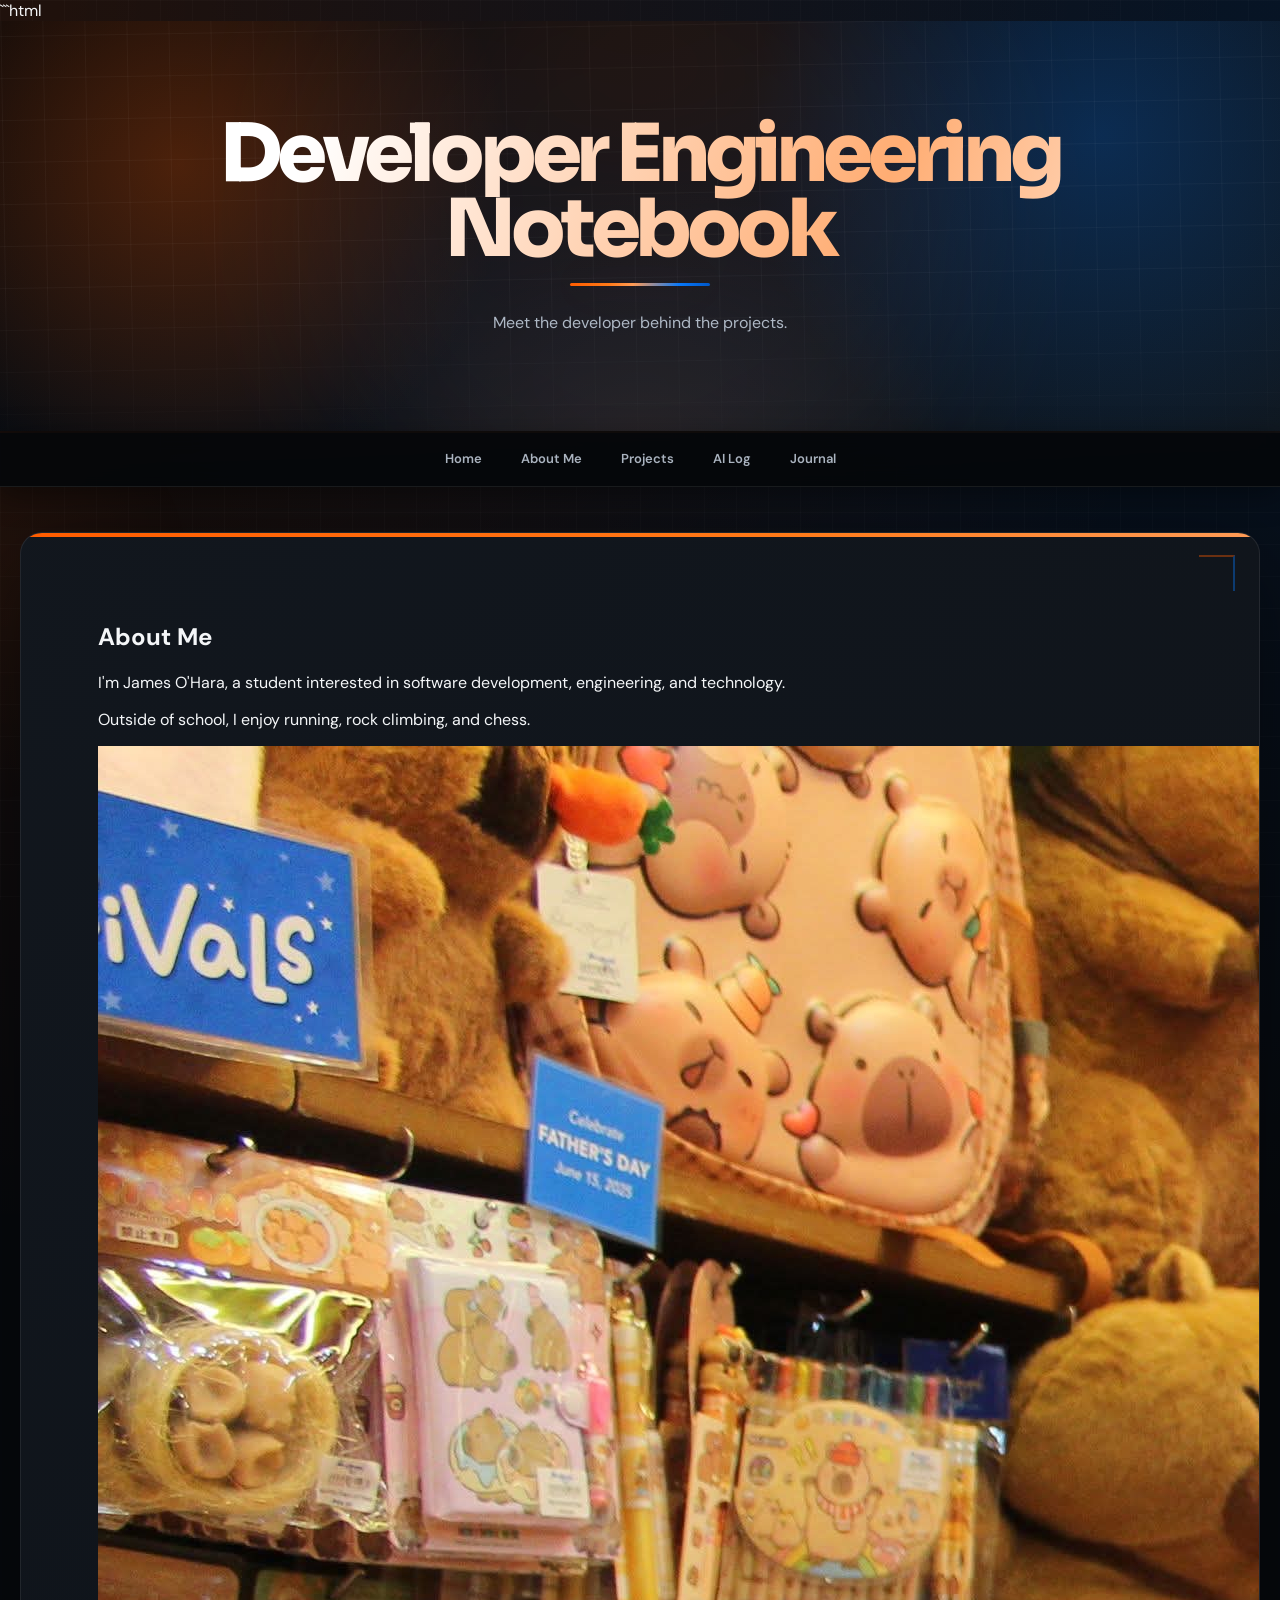
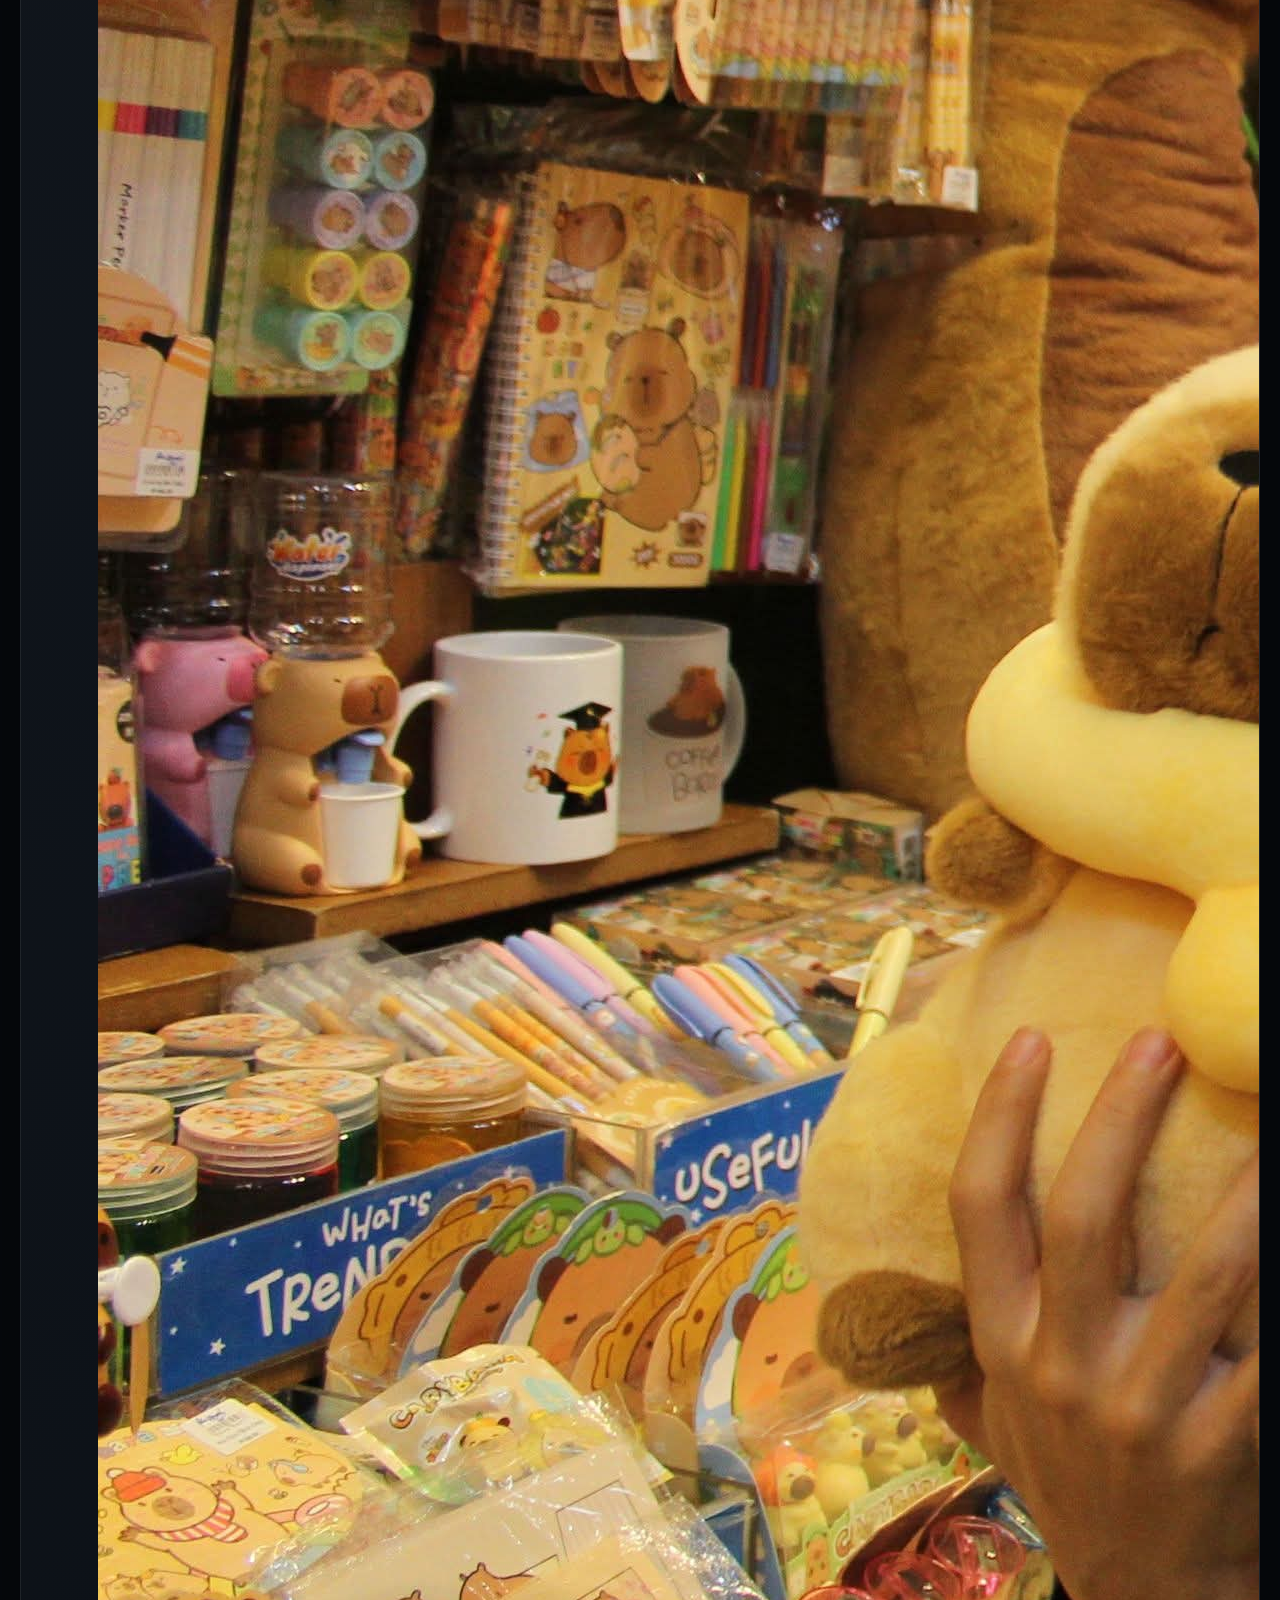
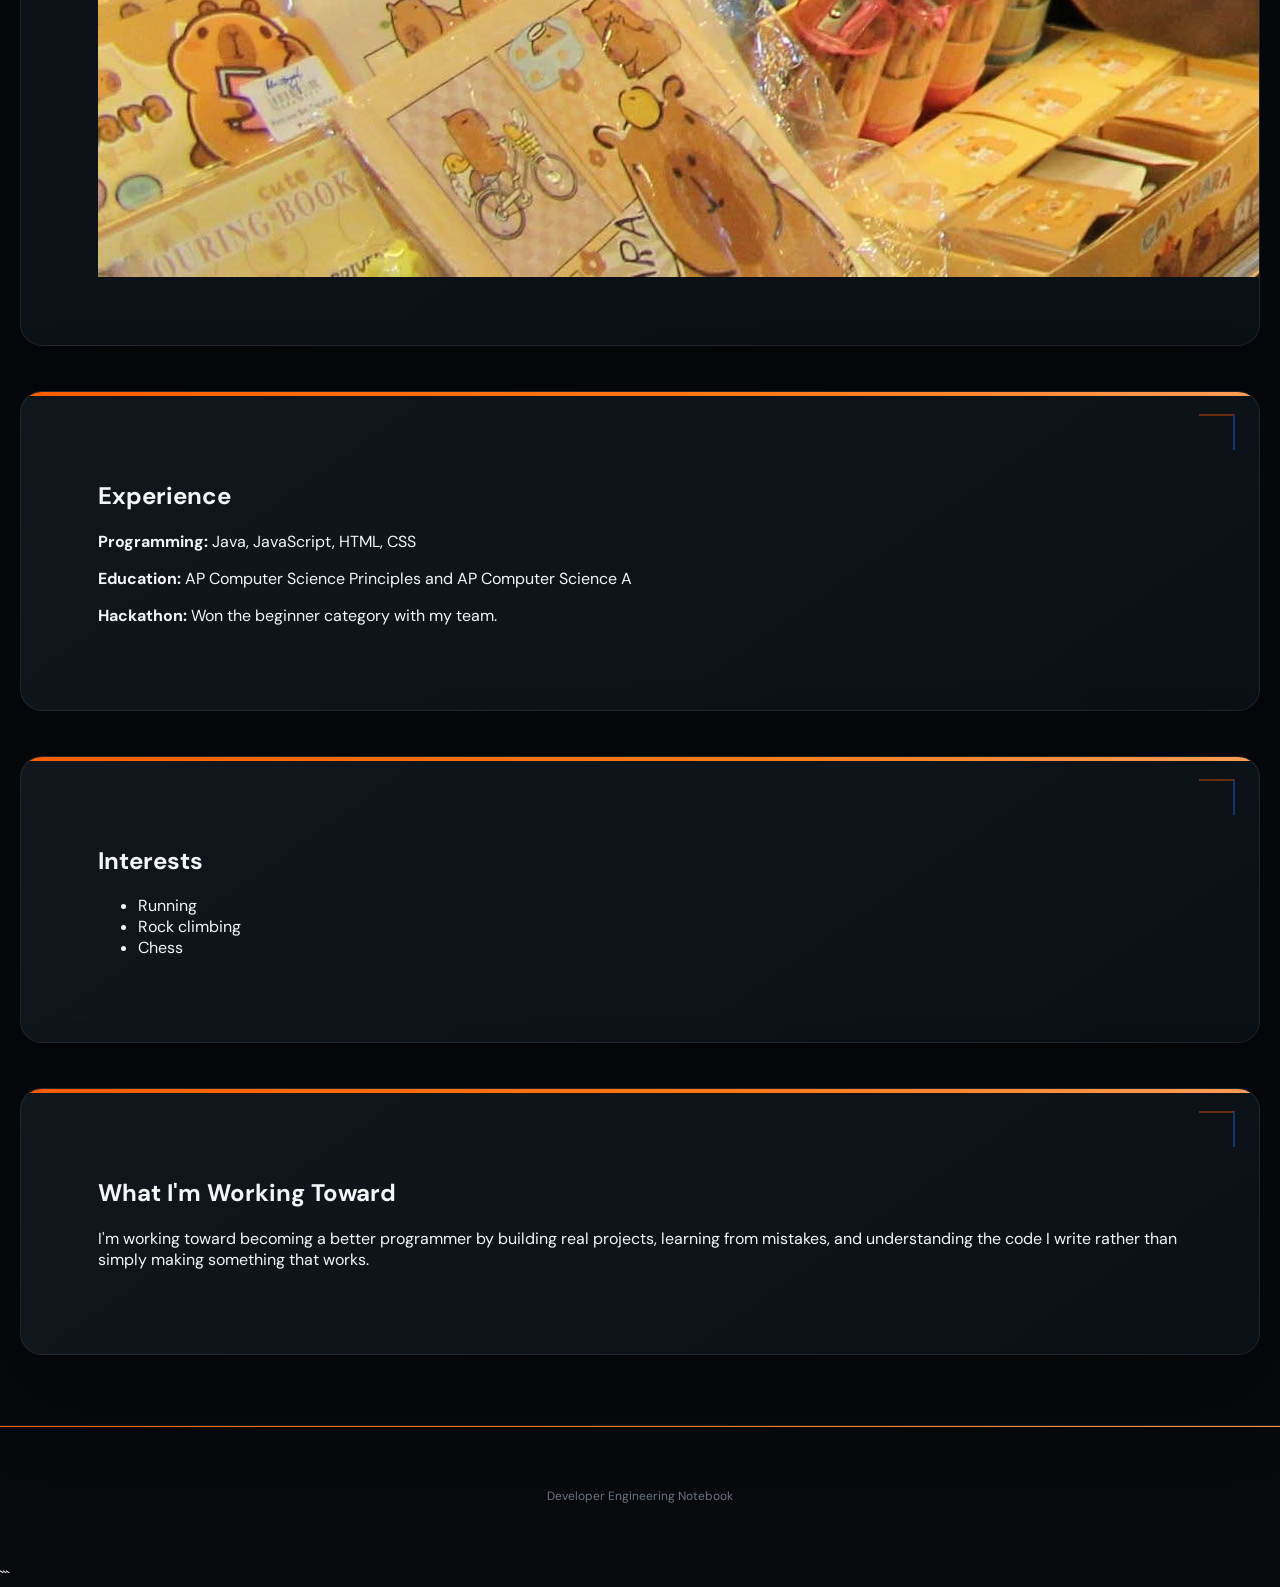
==== commit 42661876: "Refactor about.html structure and content" ====
--- a/about.html
+++ b/about.html
@@ -1,3 +1,4 @@
+```html
 <!DOCTYPE html>
 <html lang="en">
 
@@ -12,831 +13,149 @@
 
 <body>
 
-    <!-- =========================
-         HEADER
-    ========================== -->
+<header>
 
-    <header class="site-header">
+    <h1>Developer Engineering Notebook</h1>
 
-        <div class="header-inner">
+    <p>Meet the developer behind the projects.</p>
 
-            <!-- Mobile / menu icon -->
-            <button class="menu-toggle"
-                    type="button"
-                    aria-label="Open navigation menu">
-                <span></span>
-                <span></span>
-                <span></span>
-            </button>
-
-            <div class="header-title">
-                <p class="eyebrow">DEVELOPER ENGINEERING NOTEBOOK</p>
-                <h1>About Me</h1>
-            </div>
-
-            <div class="header-status">
-                <span class="status-dot"></span>
-                <span>Building & Learning</span>
-            </div>
-
-        </div>
-
-    </header>
+</header>
 
 
-    <!-- =========================
-         NAVIGATION
-    ========================== -->
+<nav>
 
-    <nav class="main-nav" aria-label="Main navigation">
+    <ul>
 
-        <div class="nav-inner">
+        <li>
+            <a href="index.html">Home</a>
+        </li>
 
-            <a href="index.html">
-                <span class="nav-number">01</span>
-                Home
-            </a>
+        <li>
+            <a href="about.html" class="active">About Me</a>
+        </li>
 
-            <a href="about.html" class="active">
-                <span class="nav-number">02</span>
-                About Me
-            </a>
+        <li>
+            <a href="projects.html">Projects</a>
+        </li>
 
-            <a href="projects.html">
-                <span class="nav-number">03</span>
-                Projects
-            </a>
+        <li>
+            <a href="ai-log.html">AI Log</a>
+        </li>
 
-            <a href="ai-log.html">
-                <span class="nav-number">04</span>
-                AI Log
-            </a>
+        <li>
+            <a href="journal.html">Journal</a>
+        </li>
 
-            <a href="journal.html">
-                <span class="nav-number">05</span>
-                Journal
-            </a>
+    </ul>
 
-        </div>
-
-    </nav>
+</nav>
 
 
-    <!-- =========================
-         MAIN CONTENT
-    ========================== -->
+<main>
 
-    <main class="about-page">
+    <!-- ABOUT ME -->
+    <section>
 
-        <!-- =========================
-             HERO / INTRO
-        ========================== -->
+        <div>
 
-        <section class="about-hero">
+            <h2>About Me</h2>
 
-            <div class="hero-content">
-
-                <p class="section-label">
-                    <span class="label-line"></span>
-                    PROFILE / 01
-                </p>
-
-                <h2>
-                    Hi, I'm
-                    <span class="accent-text">James O'Hara.</span>
-                </h2>
-
-                <p class="hero-description">
-                    A student developer interested in software,
-                    engineering, technology, and turning ideas into
-                    things that actually work.
-                </p>
-
-                <div class="hero-tags">
-
-                    <span class="tag">Software Development</span>
-                    <span class="tag">Engineering</span>
-                    <span class="tag">Technology</span>
-
-                </div>
-
-            </div>
-
-
-            <div class="hero-stat">
-
-                <span class="stat-number">01</span>
-
-                <div>
-                    <strong>Currently</strong>
-                    <p>Learning • Building • Improving</p>
-                </div>
-
-            </div>
-
-        </section>
-
-
-        <!-- =========================
-             ABOUT / IMAGE
-        ========================== -->
-
-        <section class="about-grid">
-
-            <!-- Text column -->
-
-            <article class="about-intro">
-
-                <div class="section-heading">
-
-                    <span class="section-index">02</span>
-
-                    <div>
-                        <p class="section-label">
-                            WHO I AM
-                        </p>
-
-                        <h2>
-                            More than
-                            <span class="accent-text">code.</span>
-                        </h2>
-                    </div>
-
-                </div>
-
-
-                <p class="large-text">
-                    I'm James O'Hara, a student interested in software
-                    development, engineering, and technology.
-                </p>
-
-                <p>
-                    I like learning how things work and then using that
-                    knowledge to create something of my own. Software is
-                    especially interesting to me because an idea can start
-                    as a few lines of code and eventually become something
-                    people can actually use.
-                </p>
-
-                <p>
-                    Outside of school and programming, I spend time running,
-                    rock climbing, and playing chess. Those interests have
-                    taught me a lot about consistency, problem solving,
-                    patience, and improving through practice.
-                </p>
-
-            </article>
-
-
-            <!-- Image column -->
-
-            <aside class="about-image">
-
-                <div class="image-frame">
-
-                    <div class="image-corner corner-top-left"></div>
-                    <div class="image-corner corner-top-right"></div>
-                    <div class="image-corner corner-bottom-left"></div>
-                    <div class="image-corner corner-bottom-right"></div>
-
-                    <img
-                        src="images/IMG_0804.jpeg"
-                        alt="Picture of James O'Hara"
-                    >
-
-                    <div class="image-overlay">
-
-                        <span>JAMES O'HARA</span>
-
-                        <span>DEV / STUDENT</span>
-
-                    </div>
-
-                </div>
-
-
-                <div class="image-caption">
-
-                    <span class="caption-number">IMG_01</span>
-
-                    <p>
-                        The person behind the projects.
-                    </p>
-
-                </div>
-
-            </aside>
-
-        </section>
-
-
-        <!-- =========================
-             INTEREST STRIP
-        ========================== -->
-
-        <section class="interest-strip">
-
-            <div class="interest-item">
-
-                <span class="interest-number">01</span>
-
-                <div>
-                    <span class="interest-title">RUNNING</span>
-                    <p>Discipline • Endurance • Progress</p>
-                </div>
-
-            </div>
-
-
-            <div class="interest-item">
-
-                <span class="interest-number">02</span>
-
-                <div>
-                    <span class="interest-title">CLIMBING</span>
-                    <p>Strength • Problem Solving • Focus</p>
-                </div>
-
-            </div>
-
-
-            <div class="interest-item">
-
-                <span class="interest-number">03</span>
-
-                <div>
-                    <span class="interest-title">CHESS</span>
-                    <p>Strategy • Patience • Logic</p>
-                </div>
-
-            </div>
-
-        </section>
-
-
-        <!-- =========================
-             SOFTWARE INTEREST
-        ========================== -->
-
-        <section class="content-section software-section">
-
-            <div class="section-heading">
-
-                <span class="section-index">03</span>
-
-                <div>
-
-                    <p class="section-label">
-                        SOFTWARE DEVELOPMENT
-                    </p>
-
-                    <h2>
-                        Turning ideas into
-                        <span class="accent-text">
-                            working software.
-                        </span>
-                    </h2>
-
-                </div>
-
-            </div>
-
-
-            <div class="two-column-content">
-
-                <div>
-
-                    <p class="large-text">
-                        What I enjoy most about programming is taking
-                        something that only exists as an idea and making
-                        it real.
-                    </p>
-
-                    <p>
-                        I'm interested in going beyond small assignments
-                        and learning how larger applications are designed,
-                        developed, tested, and improved.
-                    </p>
-
-                    <p>
-                        My goal isn't just to make code that works.
-                        I want to understand <em>why</em> it works and
-                        become better at building software that is clean,
-                        useful, and maintainable.
-                    </p>
-
-                </div>
-
-
-                <!-- Skills panel -->
-
-                <div class="skills-panel">
-
-                    <div class="panel-header">
-
-                        <span>TECH STACK</span>
-
-                        <span class="panel-symbol">+</span>
-
-                    </div>
-
-
-                    <div class="skill">
-
-                        <div class="skill-top">
-
-                            <span>Java</span>
-                            <span>PRIMARY</span>
-
-                        </div>
-
-                        <div class="skill-bar">
-                            <span style="--progress: 88%;"></span>
-                        </div>
-
-                    </div>
-
-
-                    <div class="skill">
-
-                        <div class="skill-top">
-
-                            <span>JavaScript</span>
-                            <span>LEARNING</span>
-
-                        </div>
-
-                        <div class="skill-bar">
-                            <span style="--progress: 72%;"></span>
-                        </div>
-
-                    </div>
-
-
-                    <div class="skill">
-
-                        <div class="skill-top">
-
-                            <span>HTML / CSS</span>
-                            <span>BUILDING</span>
-
-                        </div>
-
-                        <div class="skill-bar">
-                            <span style="--progress: 82%;"></span>
-                        </div>
-
-                    </div>
-
-                </div>
-
-            </div>
-
-        </section>
-
-
-        <!-- =========================
-             PROGRAMMING EXPERIENCE
-        ========================== -->
-
-        <section class="content-section experience-section">
-
-            <div class="section-heading">
-
-                <span class="section-index">04</span>
-
-                <div>
-
-                    <p class="section-label">
-                        EXPERIENCE
-                    </p>
-
-                    <h2>
-                        Where I've
-                        <span class="accent-text">
-                            been building.
-                        </span>
-                    </h2>
-
-                </div>
-
-            </div>
-
-
-            <div class="experience-grid">
-
-                <article class="experience-card">
-
-                    <span class="card-number">01</span>
-
-                    <div class="card-icon">
-                        &lt;/&gt;
-                    </div>
-
-                    <h3>Computer Science</h3>
-
-                    <p>
-                        I've taken AP Computer Science Principles
-                        and AP Computer Science A while developing
-                        experience with programming fundamentals
-                        and problem solving.
-                    </p>
-
-                    <div class="card-footer">
-                        <span>JAVA</span>
-                        <span>PROGRAMMING</span>
-                    </div>
-
-                </article>
-
-
-                <article class="experience-card featured-card">
-
-                    <span class="card-number">02</span>
-
-                    <div class="card-icon">
-                        { }
-                    </div>
-
-                    <h3>Web Development</h3>
-
-                    <p>
-                        I'm developing my HTML, CSS, and JavaScript
-                        skills by building this engineering notebook
-                        and experimenting with interactive web design.
-                    </p>
-
-                    <div class="card-footer">
-                        <span>HTML</span>
-                        <span>CSS</span>
-                        <span>JS</span>
-                    </div>
-
-                </article>
-
-
-                <article class="experience-card">
-
-                    <span class="card-number">03</span>
-
-                    <div class="card-icon">
-                        &gt;_
-                    </div>
-
-                    <h3>Problem Solving</h3>
-
-                    <p>
-                        Programming has taught me to break large
-                        problems into smaller pieces and keep testing
-                        ideas until I find something that works.
-                    </p>
-
-                    <div class="card-footer">
-                        <span>LOGIC</span>
-                        <span>DEBUGGING</span>
-                    </div>
-
-                </article>
-
-            </div>
-
-        </section>
-
-
-        <!-- =========================
-             HACKATHON
-        ========================== -->
-
-        <section class="hackathon-section">
-
-            <div class="hackathon-number">
-                05
-            </div>
-
-
-            <div class="hackathon-content">
-
-                <p class="section-label">
-                    FEATURED EXPERIENCE
-                </p>
-
-                <h2>
-                    Hackathon
-                    <span class="accent-text">Winner.</span>
-                </h2>
-
-                <p class="hackathon-description">
-                    Last school year, I participated in a hackathon
-                    with my team where we won the beginner category.
-                </p>
-
-                <p>
-                    The experience taught me how important teamwork,
-                    communication, rapid problem solving, and adapting
-                    under pressure are when building something in a
-                    limited amount of time.
-                </p>
-
-
-                <div class="achievement-badge">
-
-                    <span class="badge-icon">★</span>
-
-                    <div>
-
-                        <strong>BEGINNER CATEGORY</strong>
-
-                        <span>HACKATHON WINNER</span>
-
-                    </div>
-
-                </div>
-
-            </div>
-
-
-            <div class="hackathon-decoration">
-
-                <span>BUILD</span>
-                <span>TEST</span>
-                <span>ITERATE</span>
-                <span>WIN</span>
-
-            </div>
-
-        </section>
-
-
-        <!-- =========================
-             OUTSIDE THE SCREEN
-        ========================== -->
-
-        <section class="content-section hobbies-section">
-
-            <div class="section-heading">
-
-                <span class="section-index">06</span>
-
-                <div>
-
-                    <p class="section-label">
-                        OUTSIDE THE SCREEN
-                    </p>
-
-                    <h2>
-                        The things that
-                        <span class="accent-text">
-                            keep me moving.
-                        </span>
-                    </h2>
-
-                </div>
-
-            </div>
-
-
-            <div class="hobby-grid">
-
-                <article class="hobby-card">
-
-                    <div class="hobby-top">
-                        <span class="hobby-number">01</span>
-                        <span class="hobby-symbol">RUN</span>
-                    </div>
-
-                    <h3>Running</h3>
-
-                    <p>
-                        Training has taught me that progress usually
-                        comes from showing up consistently rather than
-                        looking for instant results.
-                    </p>
-
-                </article>
-
-
-                <article class="hobby-card">
-
-                    <div class="hobby-top">
-                        <span class="hobby-number">02</span>
-                        <span class="hobby-symbol">CLIMB</span>
-                    </div>
-
-                    <h3>Rock Climbing</h3>
-
-                    <p>
-                        Climbing combines physical strength with
-                        technical problem solving and requires patience
-                        when a route doesn't work the first time.
-                    </p>
-
-                </article>
-
-
-                <article class="hobby-card">
-
-                    <div class="hobby-top">
-                        <span class="hobby-number">03</span>
-                        <span class="hobby-symbol">CHESS</span>
-                    </div>
-
-                    <h3>Chess</h3>
-
-                    <p>
-                        Chess gives me another way to think strategically,
-                        recognize patterns, and plan several steps ahead.
-                    </p>
-
-                </article>
-
-            </div>
-
-        </section>
-
-
-        <!-- =========================
-             GOALS / FUTURE
-        ========================== -->
-
-        <section class="future-section">
-
-            <div class="future-header">
-
-                <p class="section-label">
-                    07 / WHAT'S NEXT
-                </p>
-
-                <h2>
-                    Still
-                    <span class="accent-text">building.</span>
-                </h2>
-
-            </div>
-
-
-            <div class="future-layout">
-
-                <div class="future-intro">
-
-                    <p class="large-text">
-                        I'm not trying to become a better programmer
-                        by simply writing more code.
-                    </p>
-
-                    <p>
-                        I'm working toward understanding the systems
-                        behind what I build, learning from mistakes,
-                        and becoming more capable with every project.
-                    </p>
-
-                </div>
-
-
-                <div class="goal-list">
-
-                    <article class="goal-item">
-
-                        <span class="goal-index">01</span>
-
-                        <div>
-                            <h3>Build Real Projects</h3>
-                            <p>
-                                Move beyond small assignments and create
-                                larger projects that solve actual problems.
-                            </p>
-                        </div>
-
-                    </article>
-
-
-                    <article class="goal-item">
-
-                        <span class="goal-index">02</span>
-
-                        <div>
-                            <h3>Learn Through Mistakes</h3>
-                            <p>
-                                Treat bugs, failed ideas, and difficult
-                                problems as part of the development process.
-                            </p>
-                        </div>
-
-                    </article>
-
-
-                    <article class="goal-item">
-
-                        <span class="goal-index">03</span>
-
-                        <div>
-                            <h3>Understand the Code</h3>
-                            <p>
-                                Focus on understanding the systems I create
-                                instead of only making the final result work.
-                            </p>
-                        </div>
-
-                    </article>
-
-                </div>
-
-            </div>
-
-        </section>
-
-
-        <!-- =========================
-             FINAL STATEMENT
-        ========================== -->
-
-        <section class="about-finale">
-
-            <div class="finale-line"></div>
-
-            <p class="section-label">
-                END OF PROFILE
+            <p>
+                I'm James O'Hara, a student interested in software
+                development, engineering, and technology.
             </p>
 
-            <h2>
-                Keep learning.
-                <br>
-                Keep building.
-                <br>
-                <span class="accent-text">Keep improving.</span>
-            </h2>
-
-            <div class="finale-meta">
-
-                <span>JAMES O'HARA</span>
-
-                <span>DEVELOPER ENGINEERING NOTEBOOK</span>
-
-                <span>2026</span>
-
-            </div>
-
-        </section>
-
-    </main>
-
-
-    <!-- =========================
-         FOOTER
-    ========================== -->
-
-    <footer class="site-footer">
-
-        <div class="footer-top">
-
-            <div>
-
-                <p class="footer-brand">
-                    Developer Engineering Notebook
-                </p>
-
-                <p>
-                    A record of what I'm learning,
-                    building, and improving.
-                </p>
-
-            </div>
-
-
-            <div class="footer-links">
-
-                <a href="index.html">Home</a>
-                <a href="projects.html">Projects</a>
-                <a href="ai-log.html">AI Log</a>
-                <a href="journal.html">Journal</a>
-
-            </div>
+            <p>
+                Outside of school, I enjoy running, rock climbing,
+                and chess.
+            </p>
 
         </div>
 
 
-        <div class="footer-bottom">
+        <div>
 
-            <span>
-                &copy; 2026 James O'Hara
-            </span>
-
-            <span id="date-time"></span>
-
-            <span>
-                DE / 02
-            </span>
+            <img
+                src="images/IMG_0804.jpeg"
+                alt="Picture of James O'Hara"
+            >
 
         </div>
 
-    </footer>
+    </section>
 
 
-    <!-- =========================
-         JAVASCRIPT
-    ========================== -->
+    <!-- EXPERIENCE / RESUME -->
+    <section>
 
-    <script src="js/script.js"></script>
+        <h2>Experience</h2>
+
+        <p>
+            <strong>Programming:</strong>
+            Java, JavaScript, HTML, CSS
+        </p>
+
+        <p>
+            <strong>Education:</strong>
+            AP Computer Science Principles and
+            AP Computer Science A
+        </p>
+
+        <p>
+            <strong>Hackathon:</strong>
+            Won the beginner category with my team.
+        </p>
+
+    </section>
+
+
+    <!-- INTERESTS -->
+    <section>
+
+        <h2>Interests</h2>
+
+        <ul>
+
+            <li>Running</li>
+
+            <li>Rock climbing</li>
+
+            <li>Chess</li>
+
+        </ul>
+
+    </section>
+
+
+    <!-- GOALS -->
+    <section>
+
+        <h2>What I'm Working Toward</h2>
+
+        <p>
+            I'm working toward becoming a better programmer by
+            building real projects, learning from mistakes, and
+            understanding the code I write rather than simply
+            making something that works.
+        </p>
+
+    </section>
+
+</main>
+
+
+<footer>
+
+    <p>Developer Engineering Notebook</p>
+
+    <p id="date-time"></p>
+
+</footer>
+
+
+<script src="js/script.js"></script>
 
 </body>
 
 </html>
+```
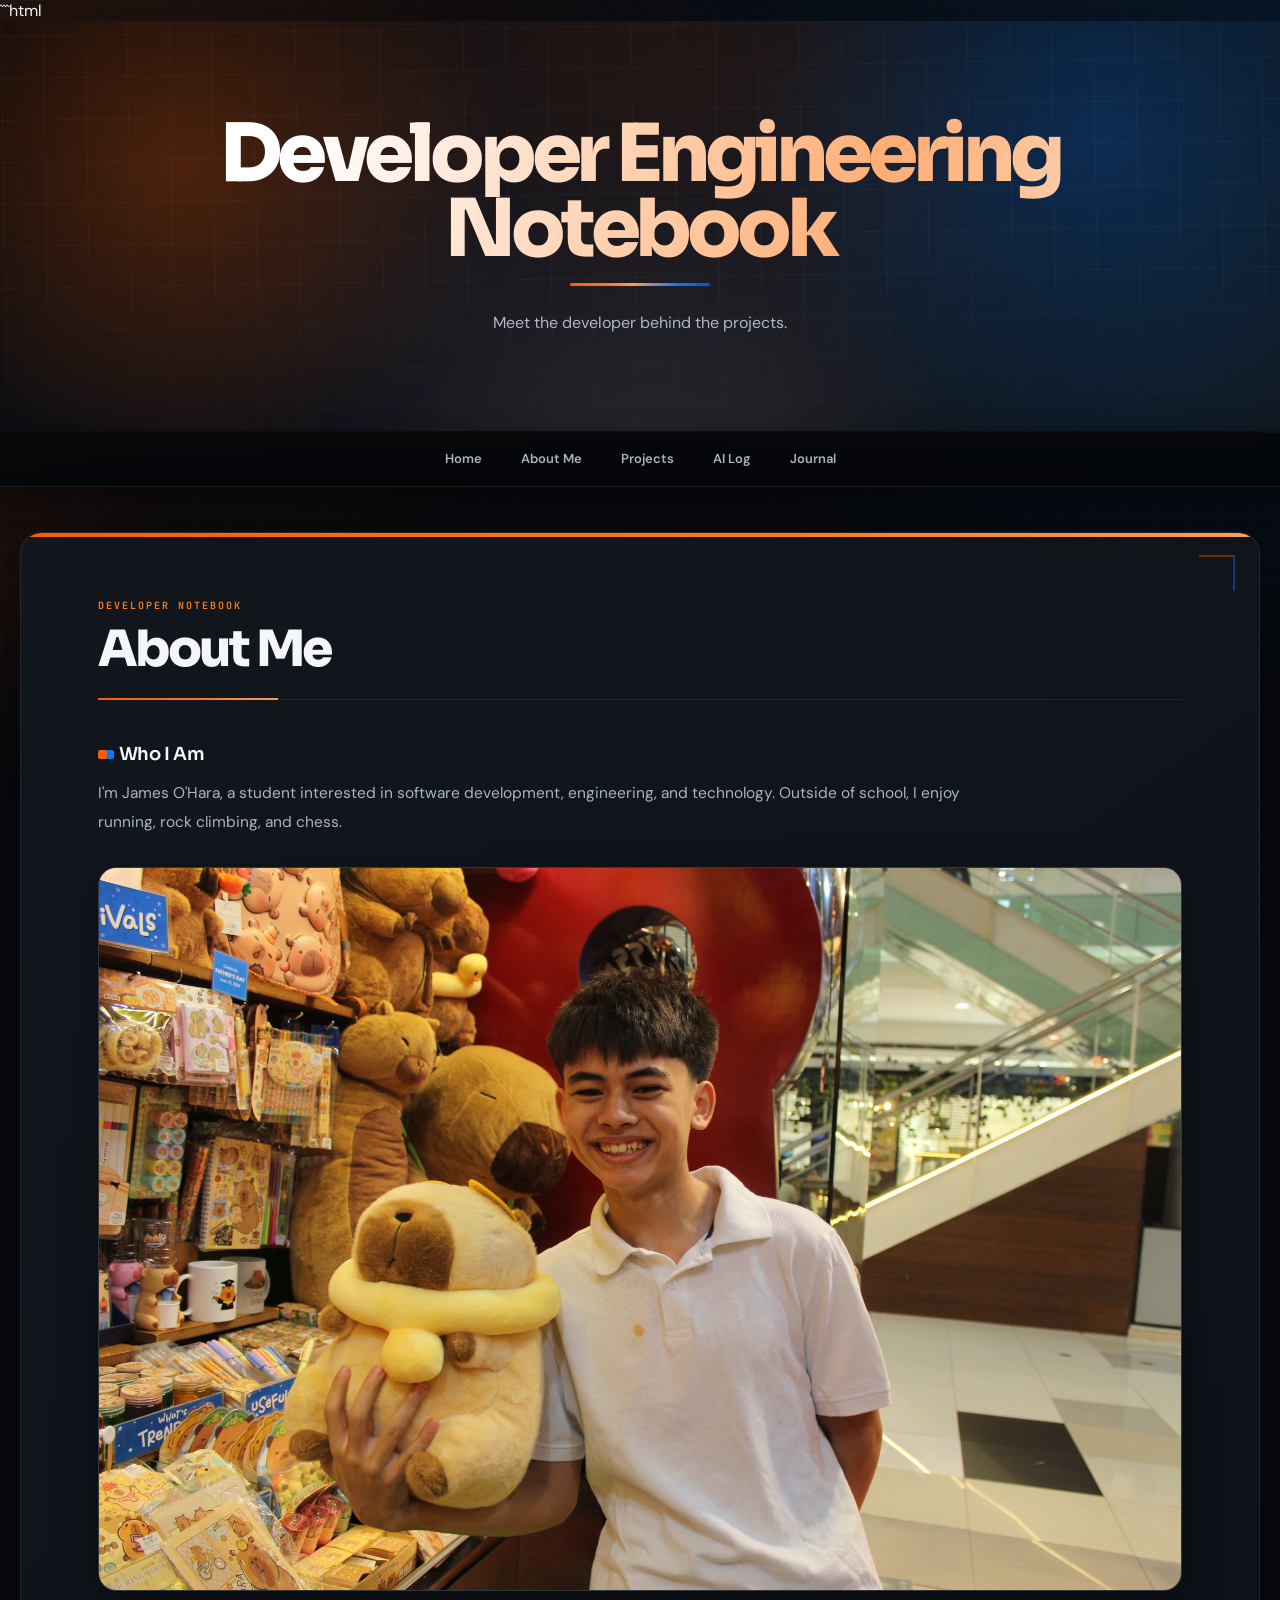
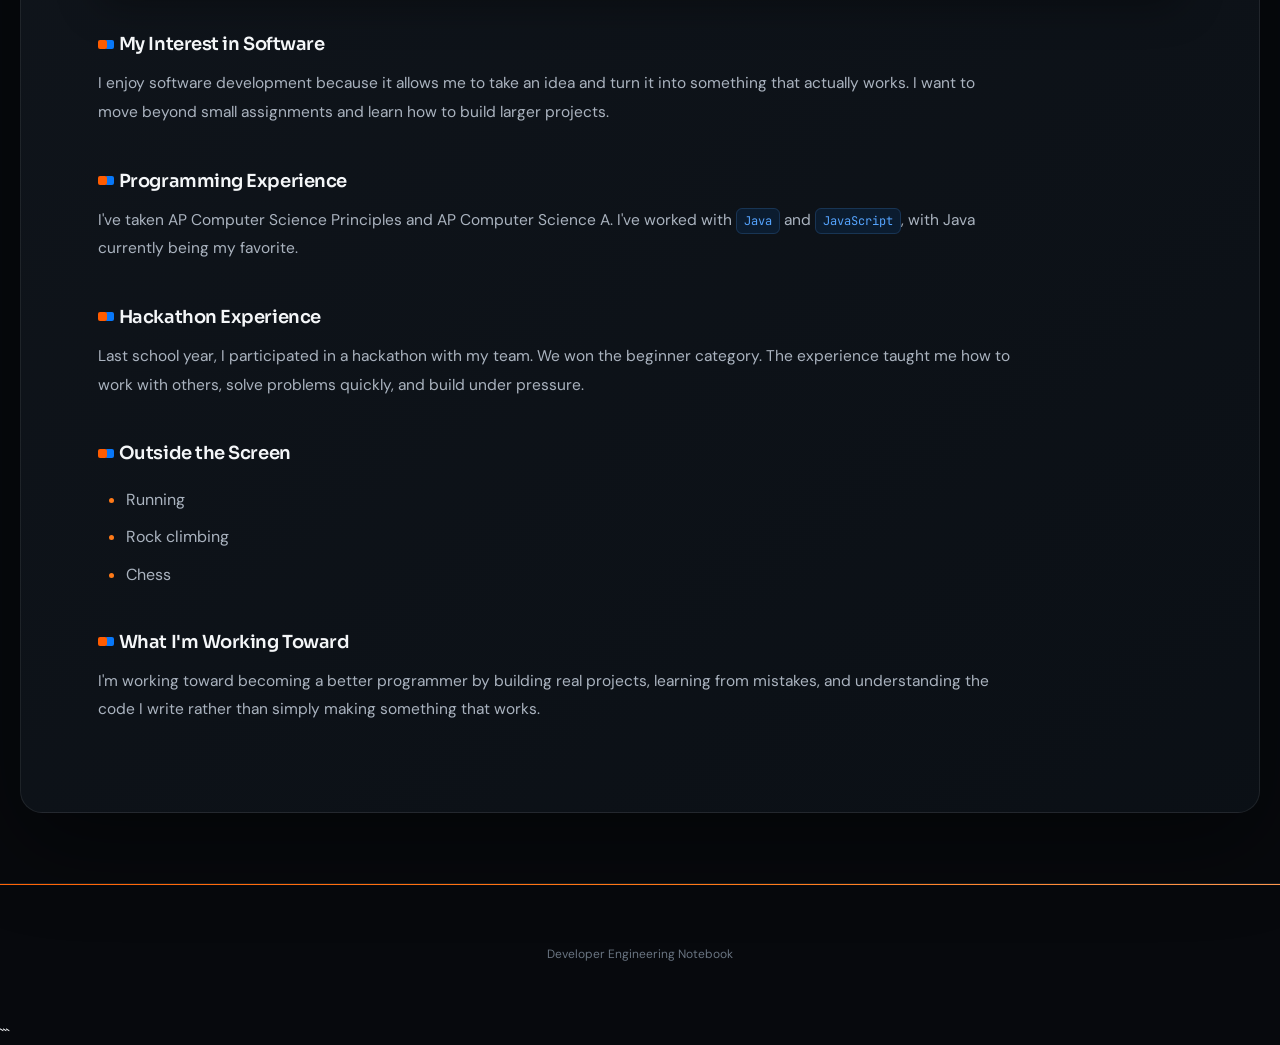
==== commit 6cc560de: "Refactor About Me section and navigation links Updated the structure and content of the About Me sec" ====
--- a/about.html
+++ b/about.html
@@ -25,27 +25,11 @@
 <nav>
 
     <ul>
-
-        <li>
-            <a href="index.html">Home</a>
-        </li>
-
-        <li>
-            <a href="about.html" class="active">About Me</a>
-        </li>
-
-        <li>
-            <a href="projects.html">Projects</a>
-        </li>
-
-        <li>
-            <a href="ai-log.html">AI Log</a>
-        </li>
-
-        <li>
-            <a href="journal.html">Journal</a>
-        </li>
-
+        <li><a href="index.html">Home</a></li>
+        <li><a href="about.html">About Me</a></li>
+        <li><a href="projects.html">Projects</a></li>
+        <li><a href="ai-log.html">AI Log</a></li>
+        <li><a href="journal.html">Journal</a></li>
     </ul>
 
 </nav>
@@ -53,91 +37,91 @@
 
 <main>
 
-    <!-- ABOUT ME -->
     <section>
 
-        <div>
+        <article>
 
-            <h2>About Me</h2>
+            <h1>About Me</h1>
+
+
+            <!-- Intro + Photo -->
+
+            <div class="about-intro">
+
+                <div class="about-text">
+
+                    <h3>Who I Am</h3>
+
+                    <p>
+                        I'm James O'Hara, a student interested in software
+                        development, engineering, and technology. Outside
+                        of school, I enjoy running, rock climbing, and chess.
+                    </p>
+
+                </div>
+
+
+                <div class="about-photo">
+
+                    <img
+                        src="images/IMG_0804.jpeg"
+                        alt="Picture of James O'Hara"
+                    >
+
+                </div>
+
+            </div>
+
+
+            <h3>My Interest in Software</h3>
 
             <p>
-                I'm James O'Hara, a student interested in software
-                development, engineering, and technology.
+                I enjoy software development because it allows me
+                to take an idea and turn it into something that
+                actually works. I want to move beyond small
+                assignments and learn how to build larger projects.
             </p>
 
+
+            <h3>Programming Experience</h3>
+
             <p>
-                Outside of school, I enjoy running, rock climbing,
-                and chess.
+                I've taken AP Computer Science Principles and
+                AP Computer Science A. I've worked with
+                <code>Java</code> and <code>JavaScript</code>,
+                with Java currently being my favorite.
             </p>
 
-        </div>
+
+            <h3>Hackathon Experience</h3>
+
+            <p>
+                Last school year, I participated in a hackathon
+                with my team. We won the beginner category.
+                The experience taught me how to work with others,
+                solve problems quickly, and build under pressure.
+            </p>
 
 
-        <div>
+            <h3>Outside the Screen</h3>
 
-            <img
-                src="images/IMG_0804.jpeg"
-                alt="Picture of James O'Hara"
-            >
-
-        </div>
-
-    </section>
+            <ul>
+                <li>Running</li>
+                <li>Rock climbing</li>
+                <li>Chess</li>
+            </ul>
 
 
-    <!-- EXPERIENCE / RESUME -->
-    <section>
+            <h3>What I'm Working Toward</h3>
 
-        <h2>Experience</h2>
+            <p>
+                I'm working toward becoming a better programmer
+                by building real projects, learning from mistakes,
+                and understanding the code I write rather than
+                simply making something that works.
+            </p>
 
-        <p>
-            <strong>Programming:</strong>
-            Java, JavaScript, HTML, CSS
-        </p>
-
-        <p>
-            <strong>Education:</strong>
-            AP Computer Science Principles and
-            AP Computer Science A
-        </p>
-
-        <p>
-            <strong>Hackathon:</strong>
-            Won the beginner category with my team.
-        </p>
-
-    </section>
-
-
-    <!-- INTERESTS -->
-    <section>
-
-        <h2>Interests</h2>
-
-        <ul>
-
-            <li>Running</li>
-
-            <li>Rock climbing</li>
-
-            <li>Chess</li>
-
-        </ul>
-
-    </section>
-
-
-    <!-- GOALS -->
-    <section>
-
-        <h2>What I'm Working Toward</h2>
-
-        <p>
-            I'm working toward becoming a better programmer by
-            building real projects, learning from mistakes, and
-            understanding the code I write rather than simply
-            making something that works.
-        </p>
+        </article>
 
     </section>
 
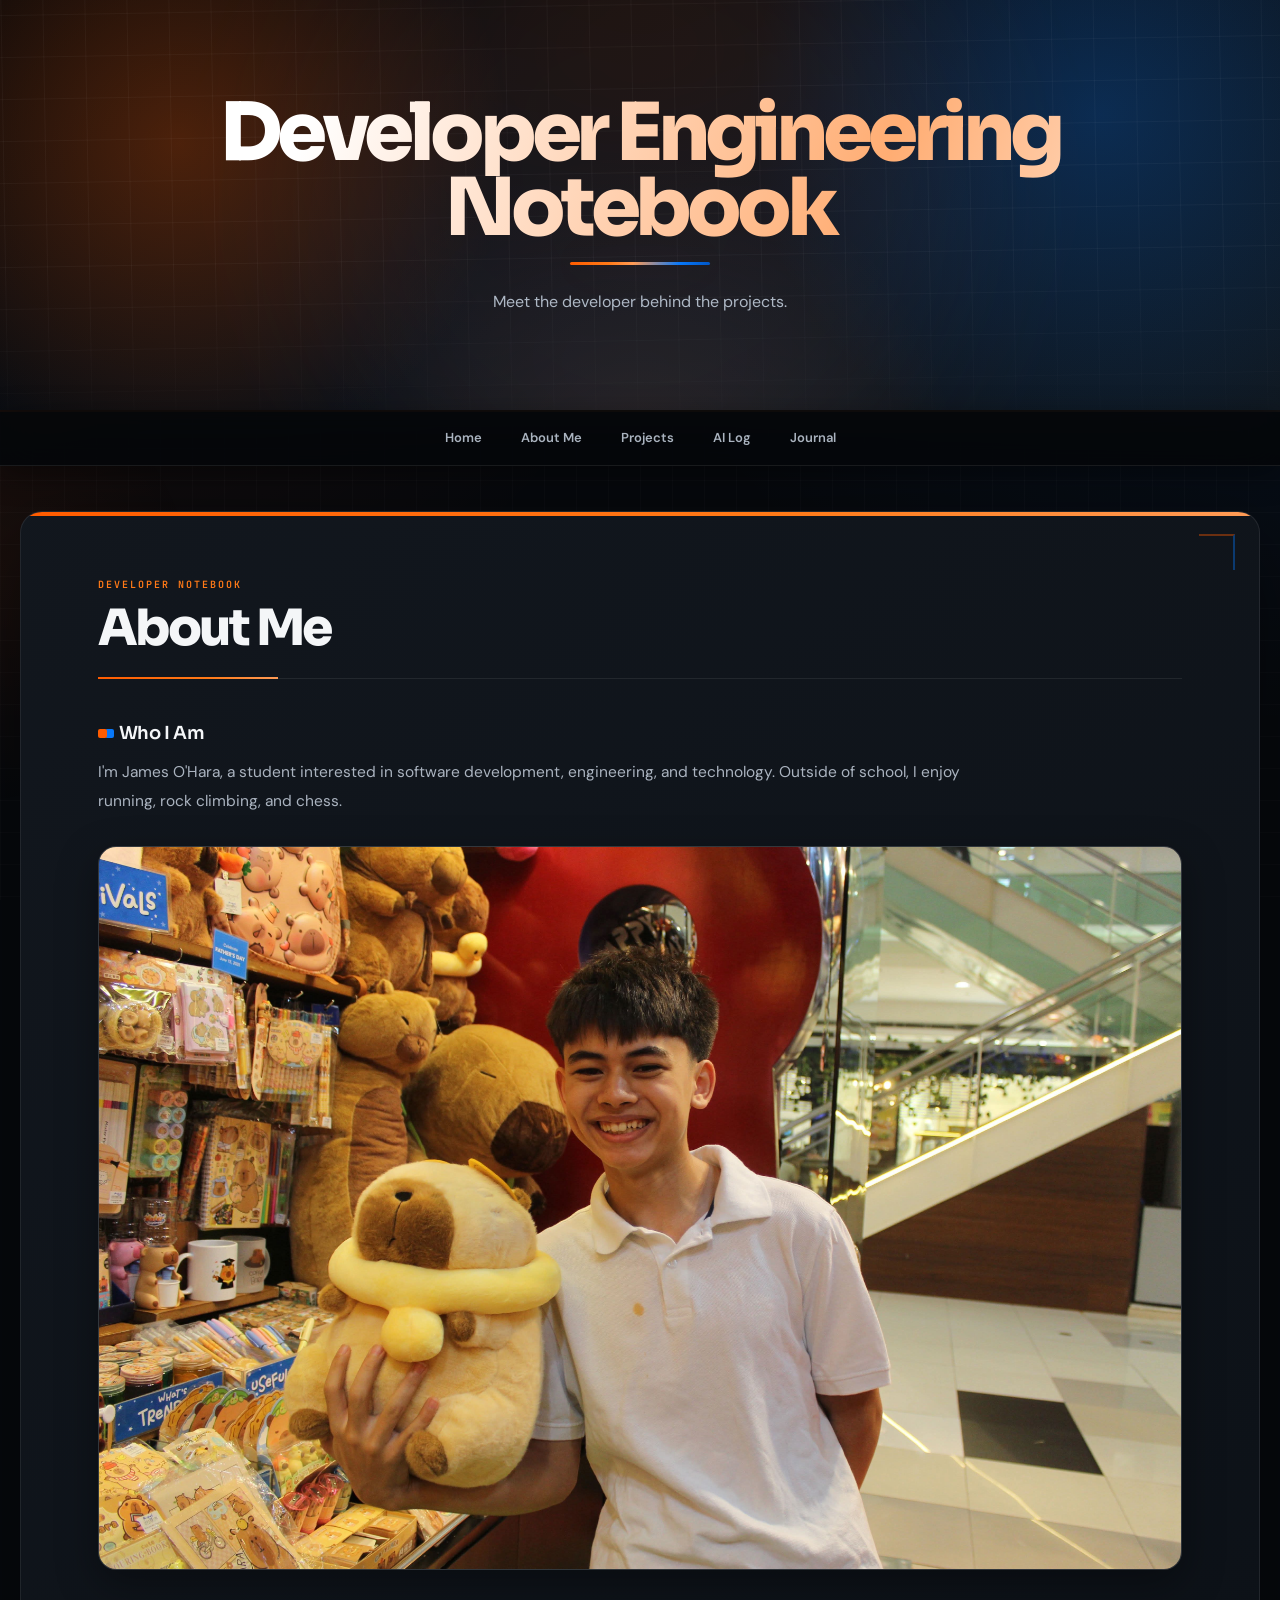
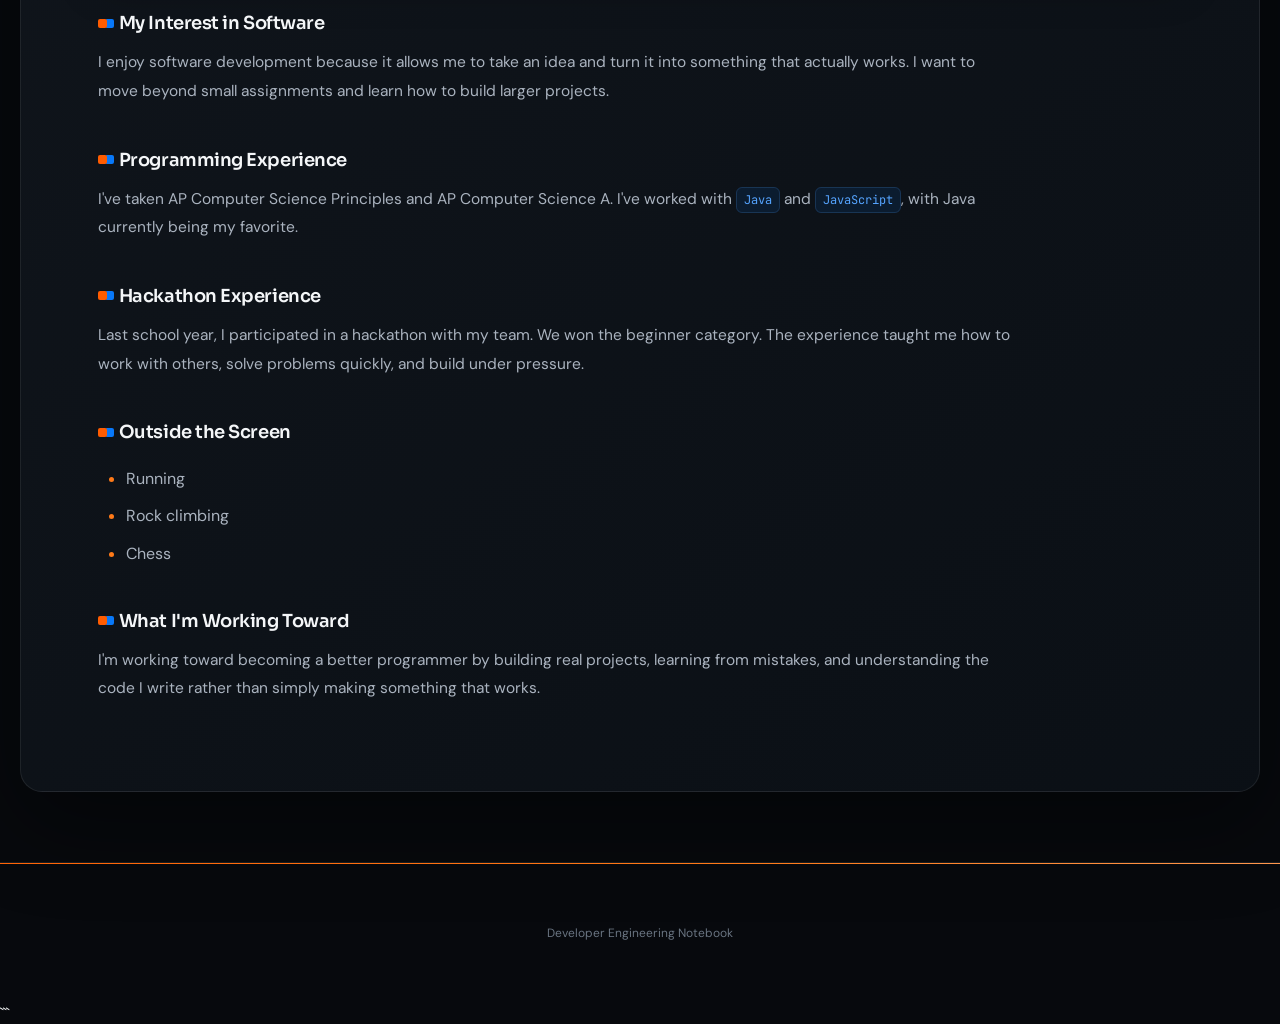
==== commit dfbbddc9: "Remove code block formatting from about.html" ====
--- a/about.html
+++ b/about.html
@@ -1,4 +1,3 @@
-```html
 <!DOCTYPE html>
 <html lang="en">
 
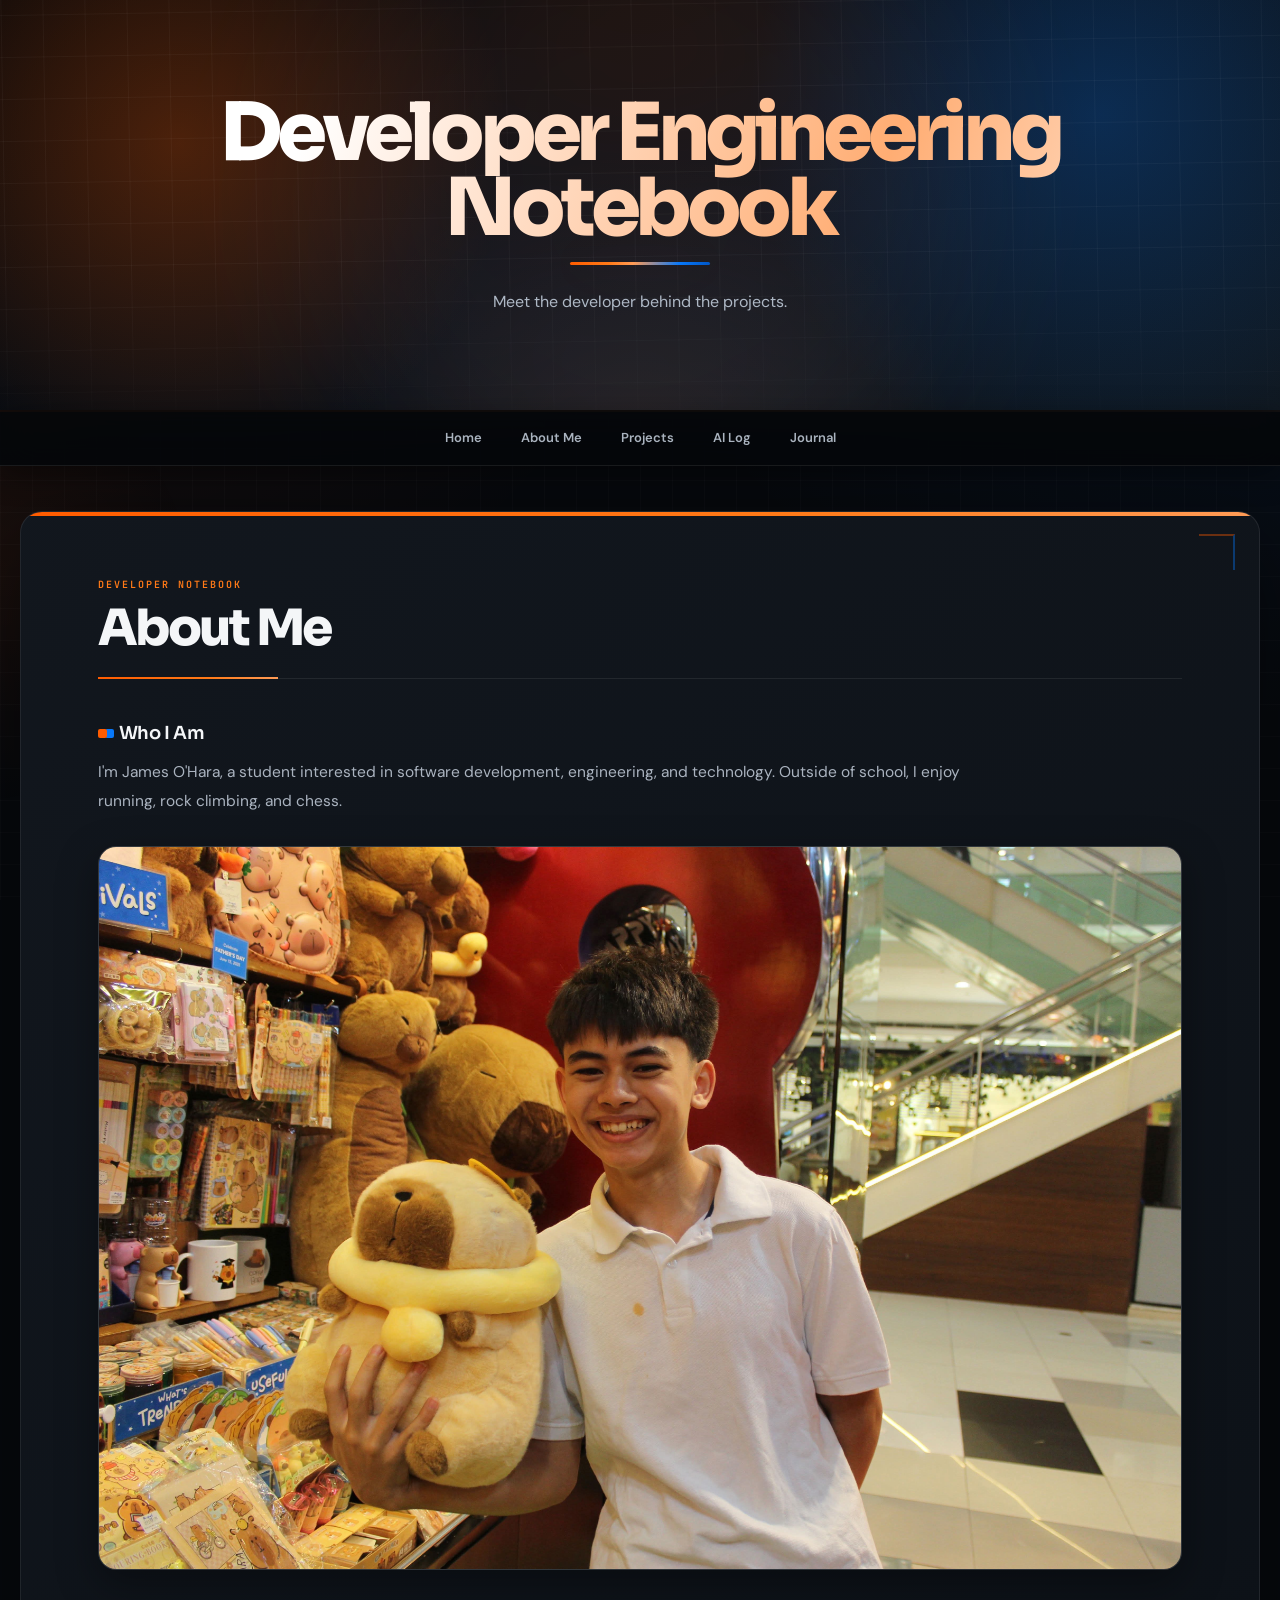
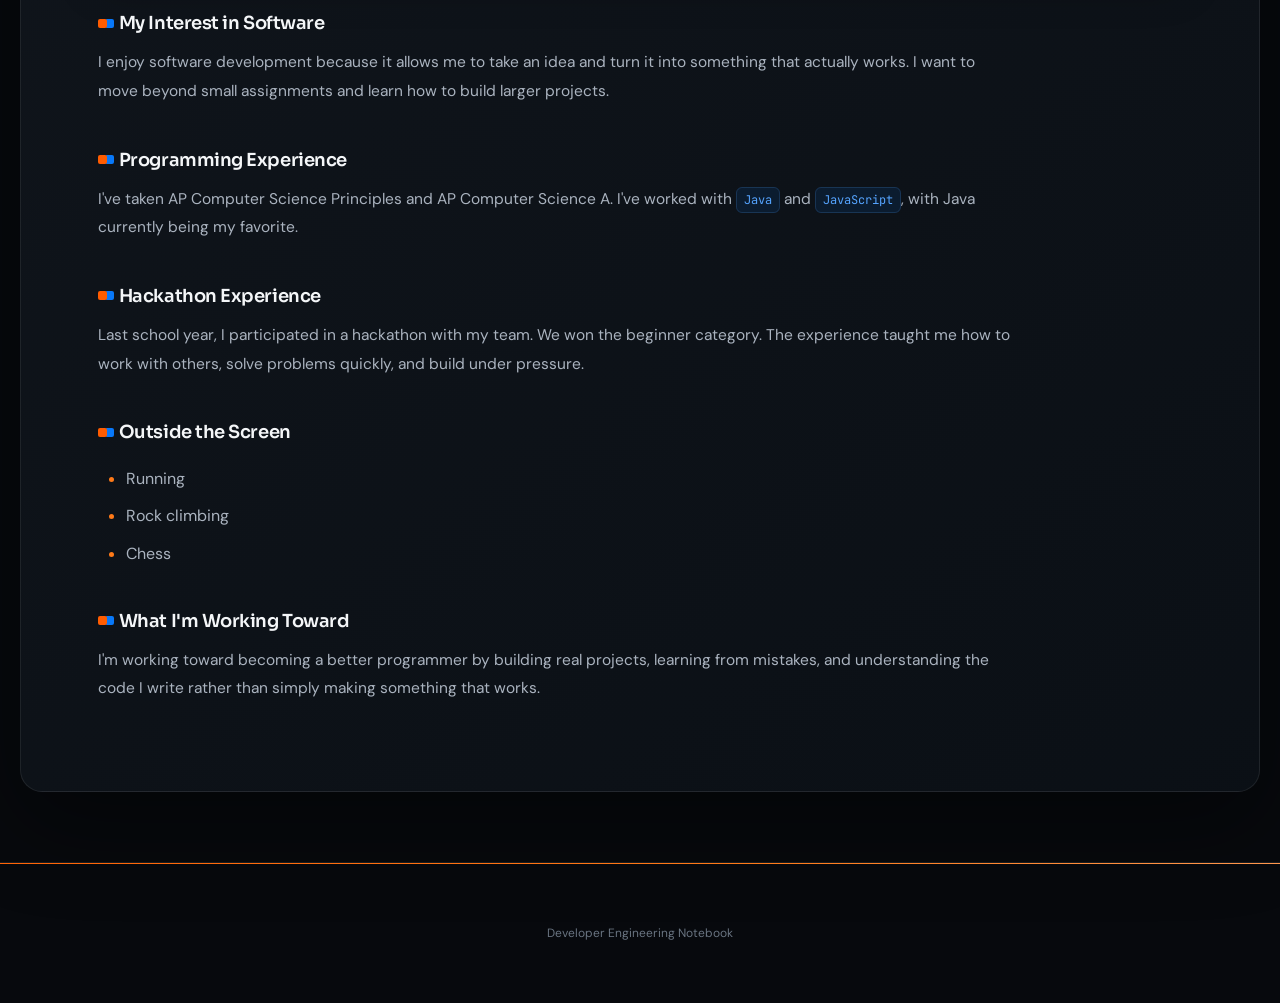
==== commit 16b60530: "Update comment in about.html for clarity" ====
--- a/about.html
+++ b/about.html
@@ -43,7 +43,7 @@
             <h1>About Me</h1>
 
 
-            <!-- Intro + Photo -->
+            <!-- About Me + Photo -->
 
             <div class="about-intro">
 
@@ -141,4 +141,3 @@
 </body>
 
 </html>
-```
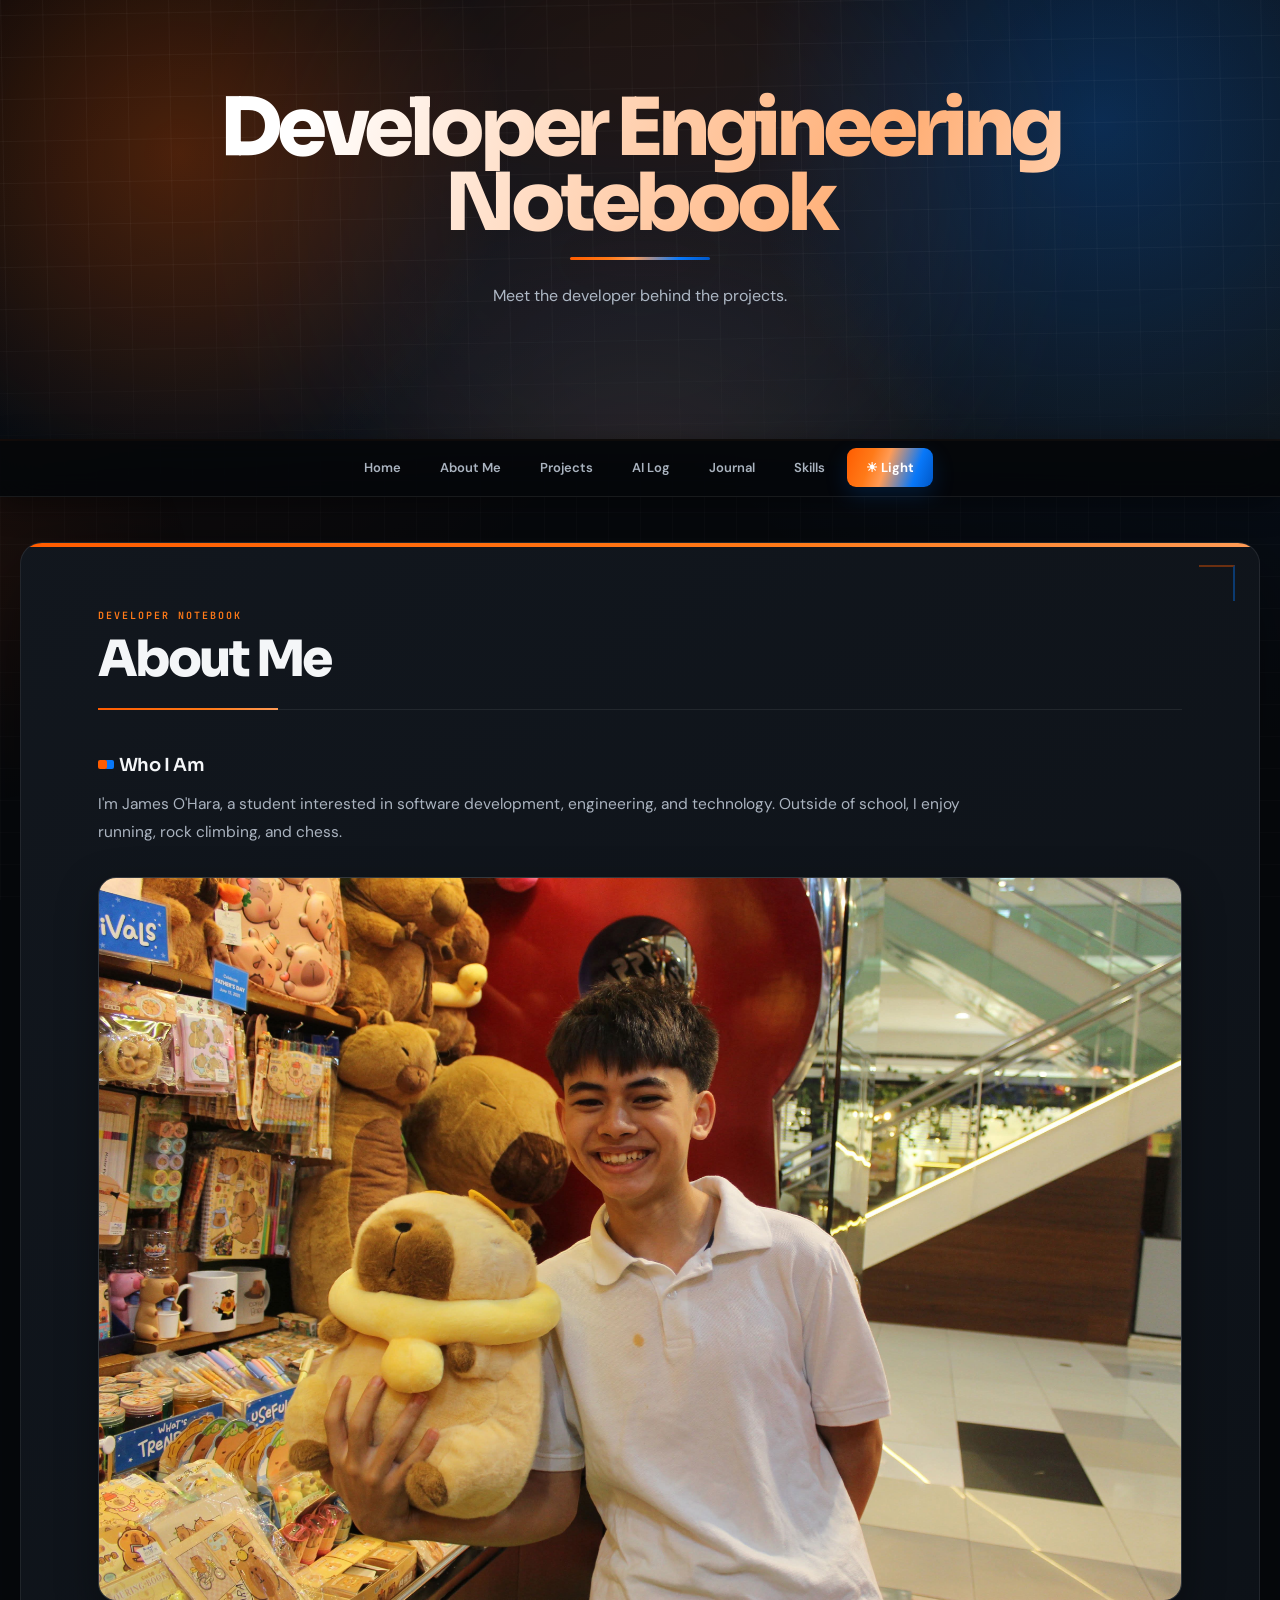
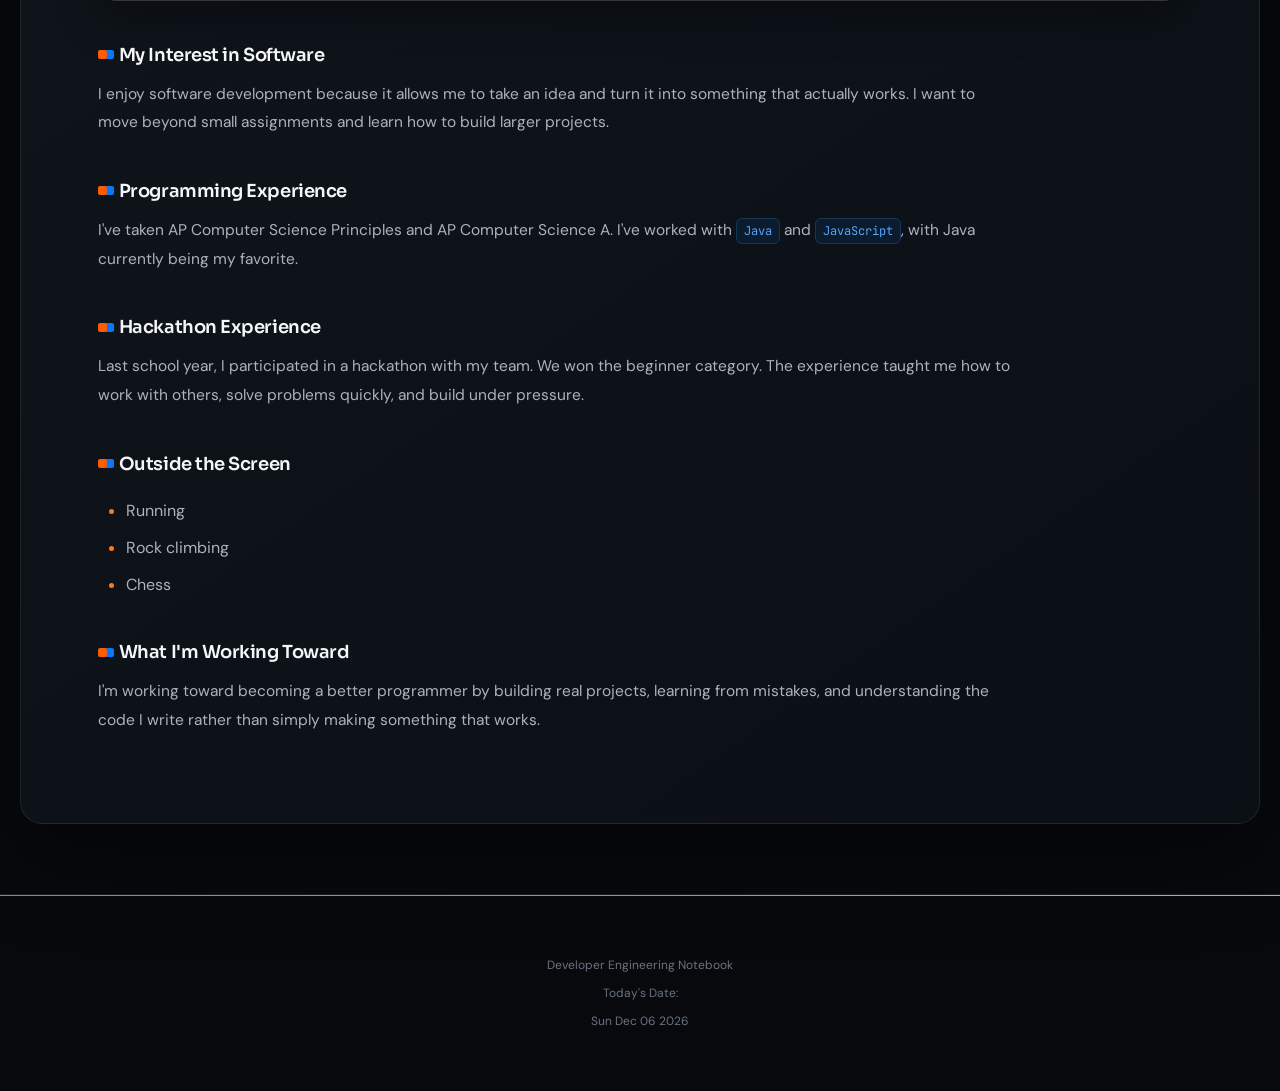
==== commit bee1bfc8: "Enhance about.html with new features and fixes Added a greeting section and a theme toggle button. U" ====
--- a/about.html
+++ b/about.html
@@ -17,6 +17,7 @@
     <h1>Developer Engineering Notebook</h1>
 
     <p>Meet the developer behind the projects.</p>
+    <h2 id="greeting"></h2>
 
 </header>
 
@@ -29,6 +30,12 @@
         <li><a href="projects.html">Projects</a></li>
         <li><a href="ai-log.html">AI Log</a></li>
         <li><a href="journal.html">Journal</a></li>
+        <li><a href="skills.html">Skills</a></li>
+
+        <li>
+    <button id="theme-toggle" type="button">☀ Light</button>
+</li>
+
     </ul>
 
 </nav>
@@ -131,13 +138,14 @@
 
     <p>Developer Engineering Notebook</p>
 
-    <p id="date-time"></p>
+    <p>Today's Date:</p>
+
+    <p id="date"></p>
 
 </footer>
 
 
-<script src="js/script.js"></script>
-
+<script src="javascript/script.js"></script>
 </body>
 
 </html>
--- a/css/styles.css
+++ b/css/styles.css
@@ -2355,3 +2355,179 @@
             none !important;
     }
 }
+/* =========================================================
+   AI LOG PAGE BUTTON
+========================================================= */
+
+.page-navigation {
+    text-align: center;
+    margin: 40px 0;
+}
+
+.page-button {
+    display: inline-block;
+    padding: 12px 24px;
+    background: var(--blue);
+    color: white !important;
+    text-decoration: none !important;
+    border: 1px solid var(--blue);
+    border-radius: 9px;
+    font-weight: 700;
+    transition: 0.2s ease;
+}
+
+.page-button:hover {
+    background: var(--orange);
+    border-color: var(--orange);
+    color: white !important;
+    transform: translateY(-3px);
+    box-shadow: var(--orange-glow);
+}
+/* =========================================================
+   AI LOG PAGE NAVIGATION
+========================================================= */
+
+.page-navigation {
+    display: flex;
+    justify-content: center;
+    align-items: center;
+    margin: 40px 0;
+}
+
+.page-button {
+    display: inline-flex;
+    align-items: center;
+    justify-content: center;
+
+    padding: 12px 24px;
+
+    color: white !important;
+    background: var(--blue);
+
+    border: 1px solid var(--blue);
+    border-radius: 9px;
+
+    font-family: 'DM Sans', sans-serif;
+    font-size: 13px;
+    font-weight: 700;
+
+    text-decoration: none !important;
+
+    box-shadow: 0 8px 22px rgba(8,120,249,.18);
+
+    transition: .25s ease;
+}
+
+.page-button:hover {
+    color: white !important;
+    background: var(--orange);
+    border-color: var(--orange);
+
+    transform: translateY(-3px);
+
+    box-shadow:
+        0 0 25px rgba(255,92,0,.20),
+        0 8px 25px rgba(0,0,0,.3);
+}
+
+
+/* =========================================================
+   CODE BLOCK ANIMATION FIX
+========================================================= */
+
+/* =========================================================
+   CODE BLOCK — NO FLASHING SCROLLBAR
+========================================================= */
+
+pre {
+    position: relative;
+
+    margin: 28px 0;
+    padding: 25px;
+
+    color: #dce2ea;
+    background: #05070a;
+
+    border: 1px solid rgba(255,255,255,.10);
+    border-radius: 14px;
+
+    box-shadow:
+        0 20px 50px rgba(0,0,0,.35);
+
+    animation:
+        codeIn
+        .8s
+        cubic-bezier(.16,1,.3,1)
+        both;
+
+    /* Prevent the temporary horizontal scrollbar */
+    overflow-x: hidden;
+    overflow-y: hidden;
+
+    /* Allow long HTML lines to wrap */
+    white-space: pre-wrap;
+    overflow-wrap: anywhere;
+    word-break: break-word;
+}
+
+pre::before {
+    content: "●  ●  ●";
+
+    display: block;
+
+    margin-bottom: 20px;
+
+    color: #59616d;
+
+    font-family:
+        'JetBrains Mono',
+        monospace;
+
+    font-size: 11px;
+
+    letter-spacing: 3px;
+}
+
+pre::after {
+    content: "";
+
+    position: absolute;
+
+    top: 0;
+    left: -100px;
+
+    width: 100px;
+    height: 2px;
+
+    background: var(--gradient);
+
+    pointer-events: none;
+
+    z-index: 2;
+
+    animation:
+        codeScan
+        4s
+        linear
+        infinite;
+}
+
+pre code {
+    padding: 0;
+
+    color: inherit;
+
+    background: transparent;
+
+    border: none;
+
+    font-family:
+        'JetBrains Mono',
+        monospace;
+
+    font-size: 13px;
+
+    line-height: 1.75;
+
+    white-space: inherit;
+}
